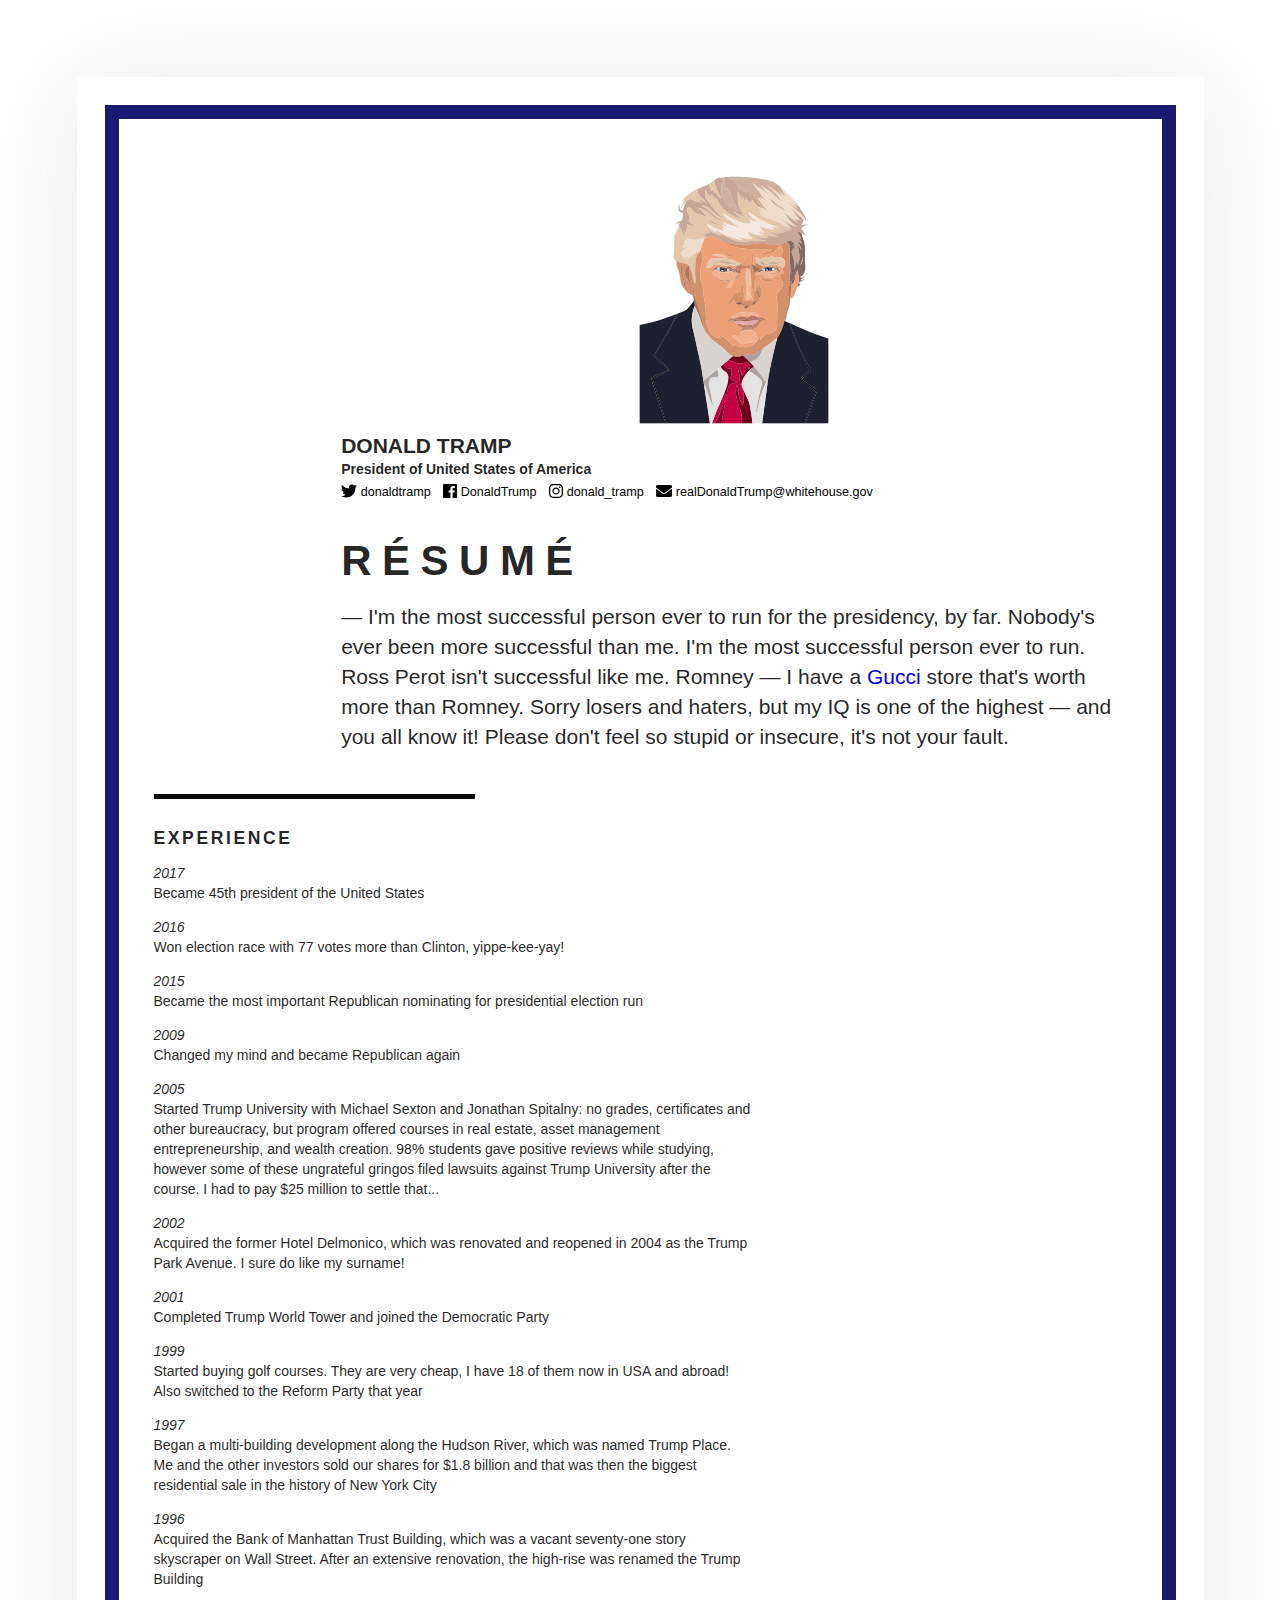
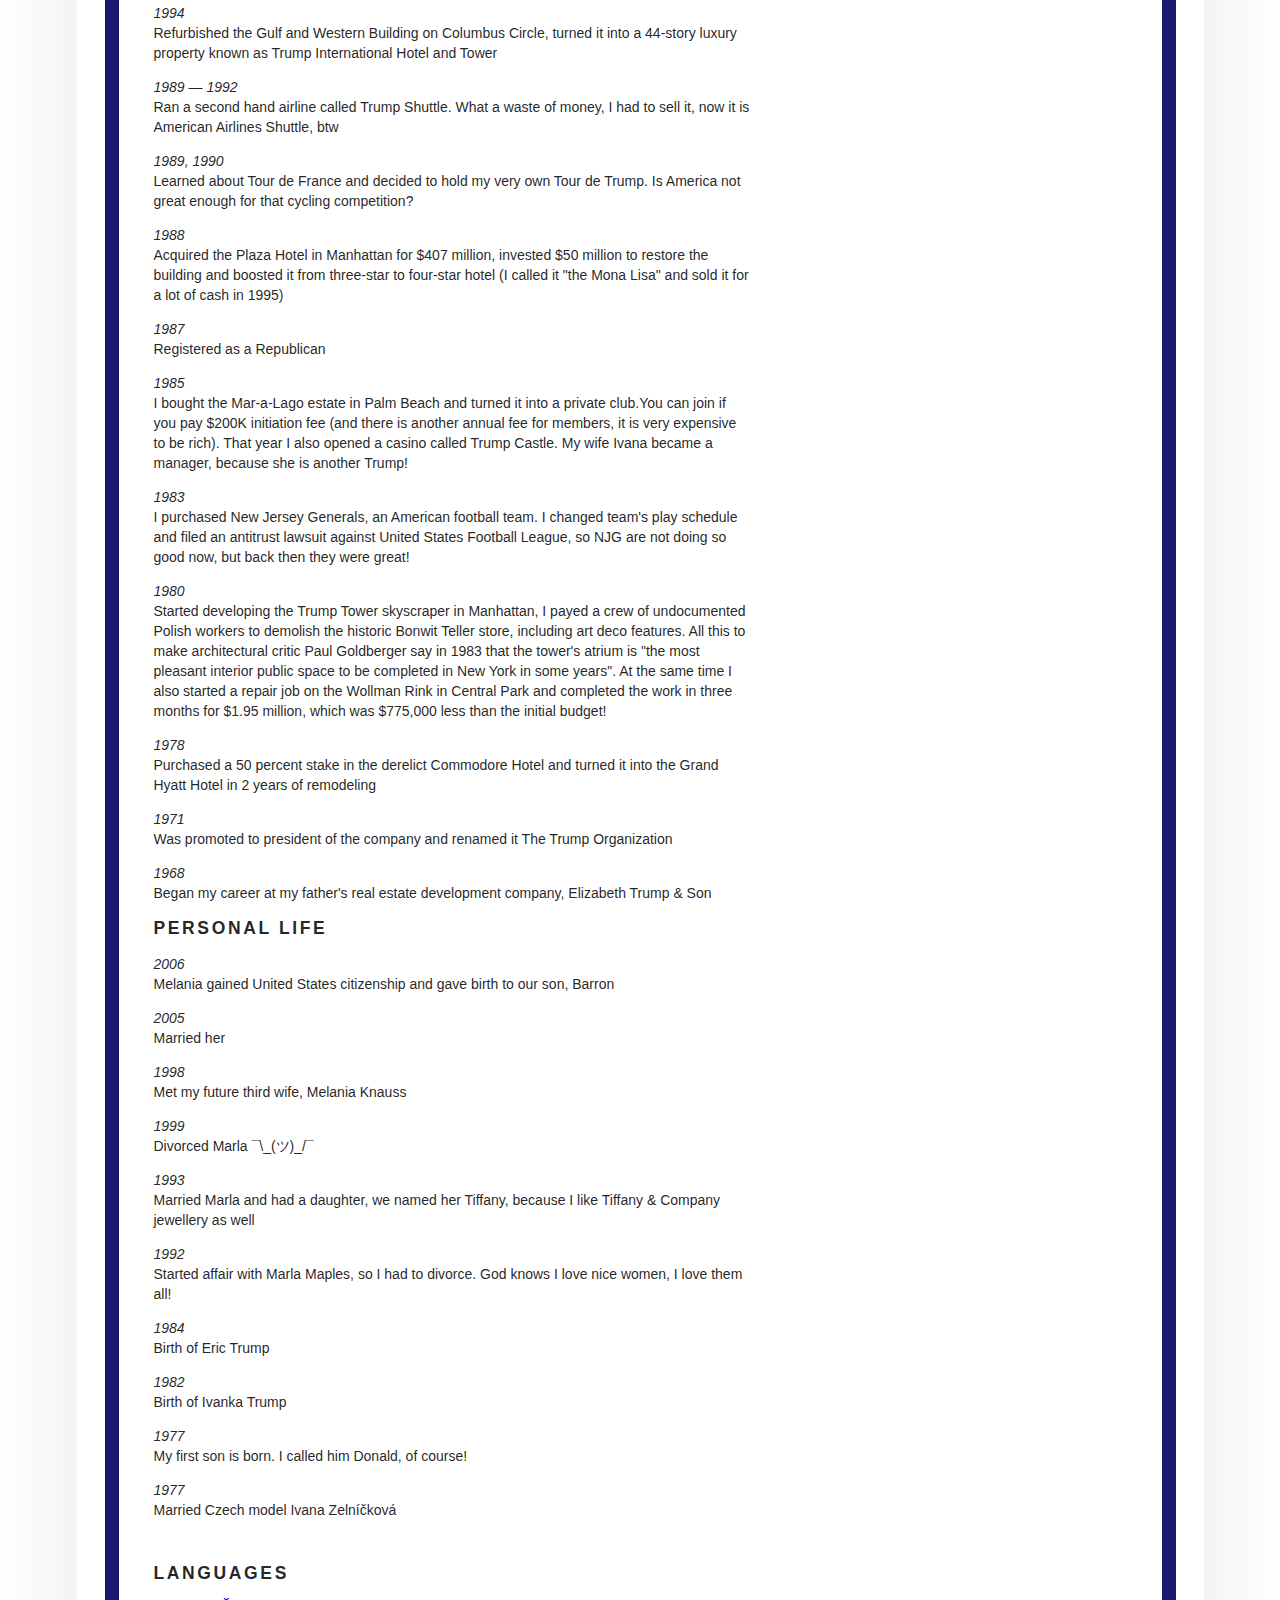
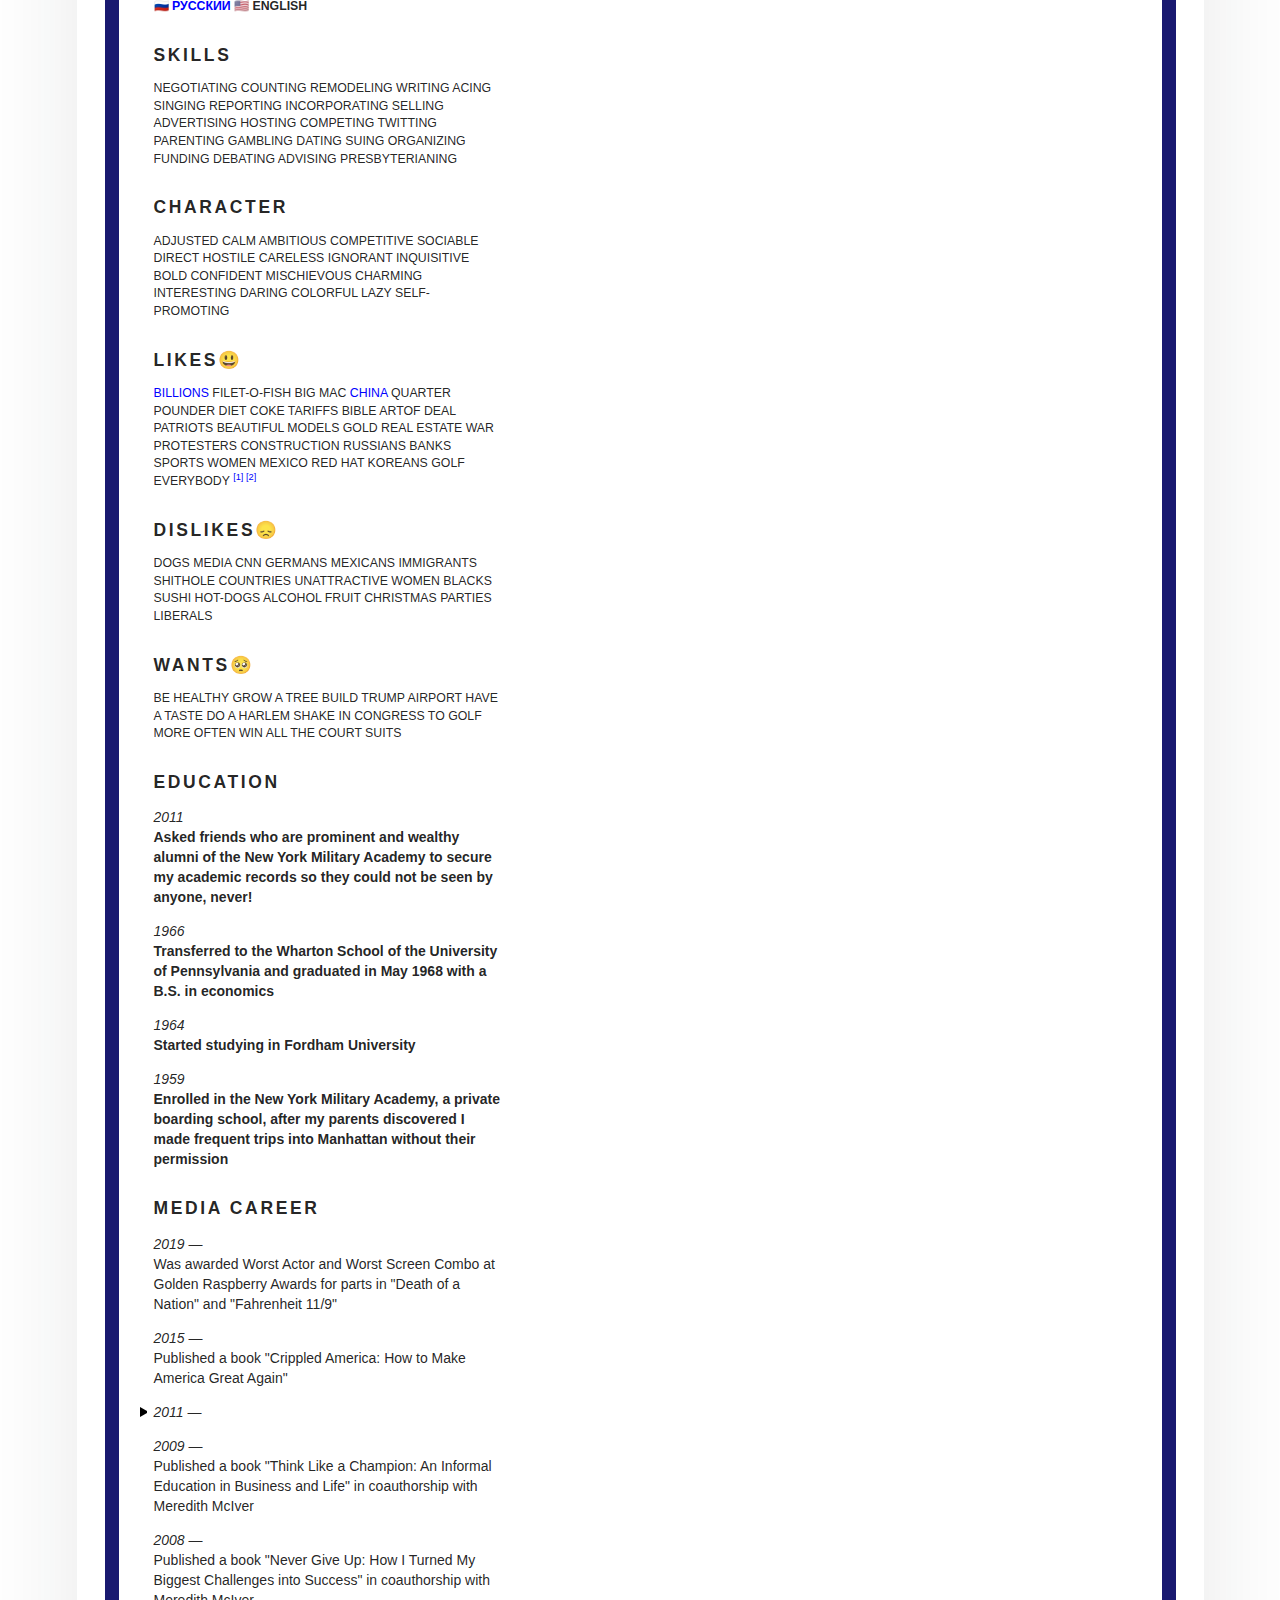
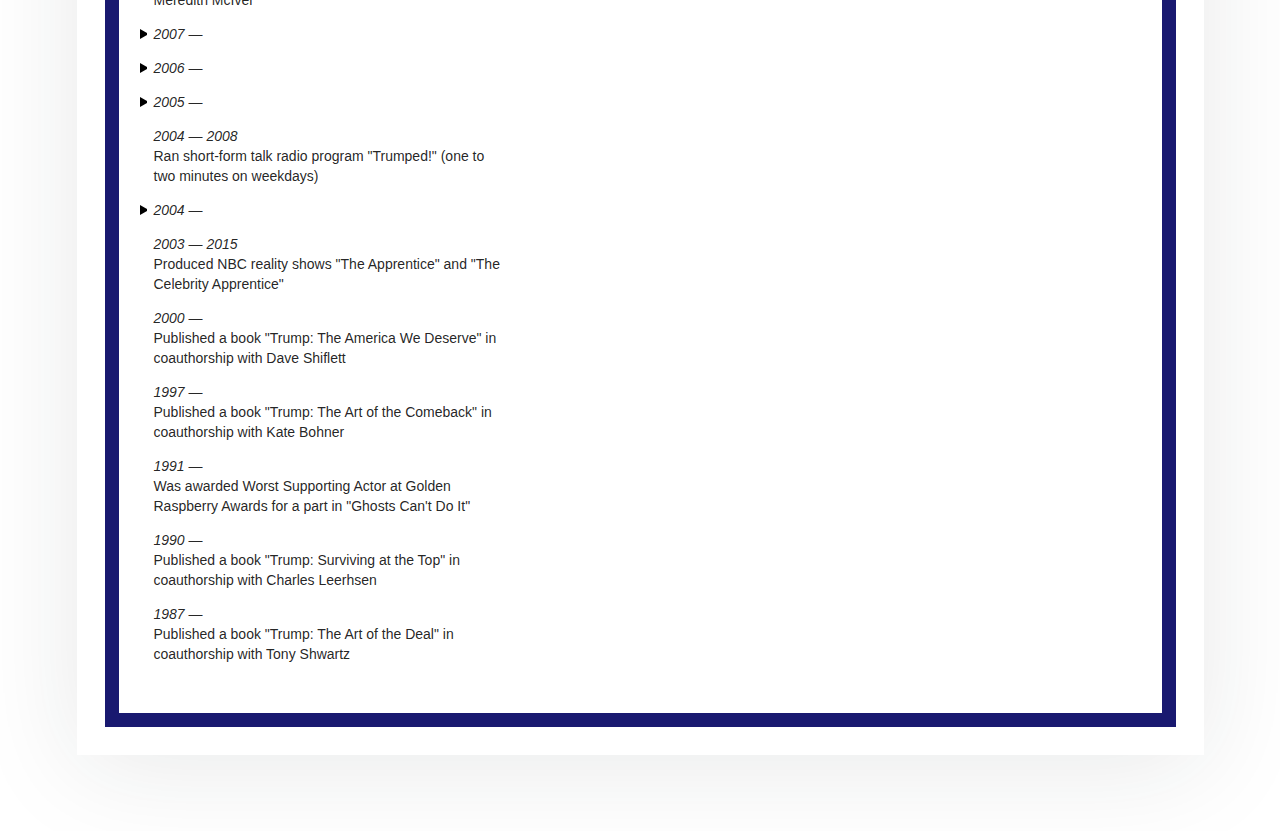
==== index.html @ a886dcd6 "fix ava" ====
<!DOCTYPE html>
<html>
<head>

    <meta charset="UTF-8"/>
    <meta name="viewport" content="width=device-width, initial-scale=1">
    <meta name="description" content="Donald Trump personal website.">
    <meta name="google" content="nositelinkssearchbox">
    <meta name="google" content="notranslate">
    <meta name="googlebot" content="index,follow">
    <meta name="robots" content="index,follow">
    <meta name="subject" content="This is just a résumé.">
    <title>ДОНАЛЬД ТРАМП</title>

    <link rel="stylesheet" href="assets/stylesheets/base.css">
</head>

<body>
<main>
    <article>
        <div class="page" style="border-color: midnightblue;">
            <div class="stackable grid">
                <div class="row">
                    <div class="three wide center aligned column">
                        <!-- Avatar -->
                 
                </div>
                <div class="thirteen wide column">
                    <div class="stackable grid">
                        <div class="sixteen wide column">
                            <!-- Name, job, contacts -->
                            <div class="avatar-wrapper">
                                <object class="avatar" data="assets/images/avatar3.svg" role="img"
                                        aria-label="My profile picture"></object>
                            </div>
                            <h1 class="name">Donald Tramp</h1>
                            <div class="job"><strong>President of United States of America</strong></div>
                            <ul class="contacts">
                                <li>
                                    <a href="https://twitter.com/realDonaldTrump" rel="author" class="twitter">
                                        <svg class="icon" xmlns="http://www.w3.org/2000/svg" viewBox="0 0 512 512">
                                            <path d="M459.37 151.716c.325 4.548.325 9.097.325 13.645 0 138.72-105.583 298.558-298.558 298.558-59.452 0-114.68-17.219-161.137-47.106 8.447.974 16.568 1.299 25.34 1.299 49.055 0 94.213-16.568 130.274-44.832-46.132-.975-84.792-31.188-98.112-72.772 6.498.974 12.995 1.624 19.818 1.624 9.421 0 18.843-1.3 27.614-3.573-48.081-9.747-84.143-51.98-84.143-102.985v-1.299c13.969 7.797 30.214 12.67 47.431 13.319-28.264-18.843-46.781-51.005-46.781-87.391 0-19.492 5.197-37.36 14.294-52.954 51.655 63.675 129.3 105.258 216.365 109.807-1.624-7.797-2.599-15.918-2.599-24.04 0-57.828 46.782-104.934 104.934-104.934 30.213 0 57.502 12.67 76.67 33.137 23.715-4.548 46.456-13.32 66.599-25.34-7.798 24.366-24.366 44.833-46.132 57.827 21.117-2.273 41.584-8.122 60.426-16.243-14.292 20.791-32.161 39.308-52.628 54.253z"/>
                                        </svg>
                                        <span>donaldtramp</span>
                                    </a>
                                </li>
                                <li>
                                    <a href="https://www.fb.com/DonaldTrump" rel="author" class="facebook">
                                        <svg class="icon" xmlns="http://www.w3.org/2000/svg" viewBox="0 0 448 512">
                                            <path d="M448 56.7v398.5c0 13.7-11.1 24.7-24.7 24.7H309.1V306.5h58.2l8.7-67.6h-67v-43.2c0-19.6 5.4-32.9 33.5-32.9h35.8v-60.5c-6.2-.8-27.4-2.7-52.2-2.7-51.6 0-87 31.5-87 89.4v49.9h-58.4v67.6h58.4V480H24.7C11.1 480 0 468.9 0 455.3V56.7C0 43.1 11.1 32 24.7 32h398.5c13.7 0 24.8 11.1 24.8 24.7z"/>
                                        </svg>
                                        <span>DonaldTrump</span>
                                    </a>
                                </li>
                                <li>
                                    <a href="https://www.instagram.com/realDonaldTrump/" rel="author"
                                       class="instagram">
                                        <svg class="icon" xmlns="http://www.w3.org/2000/svg" viewBox="0 0 448 512">
                                            <path d="M224.1 141c-63.6 0-114.9 51.3-114.9 114.9s51.3 114.9 114.9 114.9S339 319.5 339 255.9 287.7 141 224.1 141zm0 189.6c-41.1 0-74.7-33.5-74.7-74.7s33.5-74.7 74.7-74.7 74.7 33.5 74.7 74.7-33.6 74.7-74.7 74.7zm146.4-194.3c0 14.9-12 26.8-26.8 26.8-14.9 0-26.8-12-26.8-26.8s12-26.8 26.8-26.8 26.8 12 26.8 26.8zm76.1 27.2c-1.7-35.9-9.9-67.7-36.2-93.9-26.2-26.2-58-34.4-93.9-36.2-37-2.1-147.9-2.1-184.9 0-35.8 1.7-67.6 9.9-93.9 36.1s-34.4 58-36.2 93.9c-2.1 37-2.1 147.9 0 184.9 1.7 35.9 9.9 67.7 36.2 93.9s58 34.4 93.9 36.2c37 2.1 147.9 2.1 184.9 0 35.9-1.7 67.7-9.9 93.9-36.2 26.2-26.2 34.4-58 36.2-93.9 2.1-37 2.1-147.8 0-184.8zM398.8 388c-7.8 19.6-22.9 34.7-42.6 42.6-29.5 11.7-99.5 9-132.1 9s-102.7 2.6-132.1-9c-19.6-7.8-34.7-22.9-42.6-42.6-11.7-29.5-9-99.5-9-132.1s-2.6-102.7 9-132.1c7.8-19.6 22.9-34.7 42.6-42.6 29.5-11.7 99.5-9 132.1-9s102.7-2.6 132.1 9c19.6 7.8 34.7 22.9 42.6 42.6 11.7 29.5 9 99.5 9 132.1s2.7 102.7-9 132.1z"/>
                                        </svg>
                                        <span>donald_tramp</span>
                                    </a>
                                </li>
                                <li>
                                    <a href="realDonaldTrump@whitehouse.gov" rel="author" class="mail">
                                        <svg class="icon" xmlns="http://www.w3.org/2000/svg" viewBox="0 0 512 512">
                                            <path d="M502.3 190.8c3.9-3.1 9.7-.2 9.7 4.7V400c0 26.5-21.5 48-48 48H48c-26.5 0-48-21.5-48-48V195.6c0-5 5.7-7.8 9.7-4.7 22.4 17.4 52.1 39.5 154.1 113.6 21.1 15.4 56.7 47.8 92.2 47.6 35.7.3 72-32.8 92.3-47.6 102-74.1 131.6-96.3 154-113.7zM256 320c23.2.4 56.6-29.2 73.4-41.4 132.7-96.3 142.8-104.7 173.4-128.7 5.8-4.5 9.2-11.5 9.2-18.9v-19c0-26.5-21.5-48-48-48H48C21.5 64 0 85.5 0 112v19c0 7.4 3.4 14.3 9.2 18.9 30.6 23.9 40.7 32.4 173.4 128.7 16.8 12.2 50.2 41.8 73.4 41.4z"/>
                                        </svg>
                                        <span>realDonaldTrump@whitehouse.gov</span>
                                    </a>
                                </li>
                            </ul>
                        </div>
                        <div class="sixteen wide mobile only column">
                            <div class="divider"></div>
                        </div>
                        <div class="sixteen wide column">
                            <!-- Intro -->
                            <h2>Résumé</h2>
                            <p>&#x2014 I'm the most successful person ever to run for the presidency, by far.
                                Nobody's ever been more successful than me. I'm the most successful person ever to
                                run. Ross Perot isn't successful like me. Romney ― I have a
                                <a href="https://www.gucci.com/int/en/" rel="external">Gucci</a> store that's
                                worth more than Romney. Sorry losers and haters, but my IQ is one of the highest ―
                                and you all know it! Please don't feel so stupid or insecure, it's not your fault.
                            </p>
                        </div>
                    </div>
                </div>
            </div>
            <div class="row">
                <div class="sixteen wide column">
                    <div class="fat divider"></div>
                </div>
            </div>
            <div class="row">
                <div class="ten wide column">
                    <!-- Experience -->
                    <h3>EXPERIENCE</h3>
                    <ul class="timeline">
                        <li>
                            <p><em>2017</em></p>
                            <p>Became 45th president of the United States</p>
                        </li>
                        <li>
                            <p><em>2016</em></p>
                            <p>Won election race with 77 votes more than Clinton, yippe-kee-yay!</p>
                        </li>
                        <li>
                            <p><em>2015</em></p>
                            <p>Became the most important Republican nominating for presidential election run</p>
                        </li>
                        <li>
                            <p><em>2009</em></p>
                            <p>Changed my mind and became Republican again</p>
                        </li>
                        <li>
                            <p><em>2005</em></p>
                            <p>Started Trump University with Michael Sexton and Jonathan Spitalny: no grades,
                                certificates and other bureaucracy, but program offered courses in real estate,
                                asset management entrepreneurship, and wealth creation. 98% students gave positive
                                reviews while studying, however some of these ungrateful gringos filed lawsuits
                                against Trump University after the course. I had to pay $25 million to settle
                                that...</p>
                        </li>
                        <li>
                            <p><em>2002</em></p>
                            <p>Acquired the former Hotel Delmonico, which was renovated and reopened in 2004 as the
                                Trump Park Avenue. I sure do like my surname!</p>
                        </li>
                        <li>
                            <p><em>2001</em></p>
                            <p>Completed Trump World Tower and joined the Democratic Party</p>
                        </li>
                        <li>
                            <p><em>1999</em></p>
                            <p>Started buying golf courses. They are very cheap, I have 18 of them now in USA and
                                abroad! Also switched to the Reform Party that year</p>
                        </li>
                        <li>
                            <p><em>1997</em></p>
                            <p>Began a multi-building development along the Hudson River, which was named Trump
                                Place. Me and the other investors sold our shares for $1.8 billion and that was then
                                the biggest residential sale in the history of New York City</p>
                        </li>
                        <li>
                            <p><em>1996</em></p>
                            <p>Acquired the Bank of Manhattan Trust Building, which was a vacant seventy-one story
                                skyscraper on Wall Street. After an extensive renovation, the high-rise was renamed
                                the Trump Building</p>
                        </li>
                        <li>
                            <p><em>1994</em></p>
                            <p>Refurbished the Gulf and Western Building on Columbus Circle, turned it into a
                                44-story luxury property known as Trump International Hotel and Tower</p>
                        </li>
                        <li>
                            <p><em>1989 ― 1992</em></p>
                            <p>Ran a second hand airline called Trump Shuttle. What a waste of money, I had to sell
                                it, now it is American Airlines Shuttle, btw</p>
                        </li>
                        <li>
                            <p><em>1989, 1990</em></p>
                            <p>Learned about Tour de France and decided to hold my very own Tour de Trump. Is
                                America not great enough for that cycling competition?</p>
                        </li>
                        <li>
                            <p><em>1988</em></p>
                            <p>Acquired the Plaza Hotel in Manhattan for $407 million, invested $50 million to
                                restore the building and boosted it from three-star to four-star hotel (I called it
                                "the Mona Lisa" and sold it for a lot of cash in 1995)</p>
                        </li>
                        <li>
                            <p><em>1987</em></p>
                            <p>Registered as a Republican</p>
                        </li>
                        <li>
                            <p><em>1985</em></p>
                            <p>I bought the Mar-a-Lago estate in Palm Beach and turned it into a private club.You
                                can join if you pay $200K initiation fee (and there is another annual fee for
                                members, it is very expensive to be rich). That year I also opened a casino called
                                Trump Castle. My wife Ivana became a manager, because she is another Trump!</p>
                        </li>
                        <li>
                            <p><em>1983</em></p>
                            <p>I purchased New Jersey Generals, an American football team. I changed team's play
                                schedule and filed an antitrust lawsuit against United States Football League, so
                                NJG are not doing so good now, but back then they were great!</p>
                        </li>
                        <li>
                            <p><em>1980</em></p>
                            <p>Started developing the Trump Tower skyscraper in Manhattan, I payed a crew of
                                undocumented Polish workers to demolish the historic Bonwit Teller store, including
                                art deco features. All this to make architectural critic Paul Goldberger say in 1983
                                that the tower's atrium is "the most pleasant interior public space to be completed
                                in New York in some years". At the same time I also started a repair job on the
                                Wollman Rink in Central Park and completed the work in three months for $1.95
                                million, which was $775,000 less than the initial budget!</p>
                        </li>
                        <li>
                            <p><em>1978</em></p>
                            <p>Purchased a 50 percent stake in the derelict Commodore Hotel and turned it into the
                                Grand Hyatt Hotel in 2 years of remodeling</p>
                        </li>
                        <li>
                            <p><em>1971</em></p>
                            <p>Was promoted to president of the company and renamed it The Trump Organization</p>
                        </li>
                        <li>
                            <p><em>1968</em></p>
                            <p>Began my career at my father's real estate development company, Elizabeth Trump &
                                Son</p>
                        </li>
                    </ul>
                    <h3>PERSONAL LIFE</h3>
                    <ul class="timeline">
                        <li>
                            <p><em>2006</em></p>
                            <p>Melania gained United States citizenship and gave birth to our son, Barron</p>
                        </li>
                        <li>
                            <p><em>2005</em></p>
                            <p>Married her</p>
                        </li>
                        <li>
                            <p><em>1998</em></p>
                            <p>Met my future third wife, Melania Knauss</p>
                        </li>
                        <li>
                            <p><em>1999</em></p>
                            <p>Divorced Marla ¯\_(ツ)_/¯</p>
                        </li>
                        <li>
                            <p><em>1993</em></p>
                            <p>Married Marla and had a daughter, we named her Tiffany, because I like Tiffany &
                                Company jewellery as well</p>
                        </li>
                        <li>
                            <p><em>1992</em></p>
                            <p>Started affair with Marla Maples, so I had to divorce. God knows I love nice women, I
                                love them all!</p>
                        </li>
                        <li>
                            <p><em>1984</em></p>
                            <p>Birth of Eric Trump</p>
                        </li>
                        <li>
                            <p><em>1982</em></p>
                            <p>Birth of Ivanka Trump</p>
                        </li>
                        <li>
                            <p><em>1977</em></p>
                            <p>My first son is born. I called him Donald, of course!</p>
                        </li>
                        <li>
                            <p><em>1977</em></p>
                            <p>Married Czech model Ivana Zelníčková</p>
                        </li>
                    </ul>
                </div>
            </div>
            <div class="six wide column">
                <!-- Languages -->
                <section>
                    <h3>LANGUAGES</h3>
                    <p class="tags small">
                        <a href="index_ru.html" hreflang="ru" rel="alternate" class="language" lang="ru">&#x1f1f7;&#x1f1fa;
                            <span>РУССКИЙ</span></a>
                        <span class="language" lang="en">&#x1f1fa;&#x1f1f8; ENGLISH</span>
                    </p>
                </section>
                <!-- Skills -->
                <section>
                    <h3>SKILLS</h3>
                    <p class="tags small">NEGOTIATING COUNTING REMODELING WRITING ACING SINGING REPORTING
                        INCORPORATING SELLING ADVERTISING HOSTING COMPETING TWITTING PARENTING GAMBLING DATING
                        SUING ORGANIZING FUNDING DEBATING ADVISING PRESBYTERIANING</p>
                </section>
                <!-- Character -->
                <section>
                    <h3>CHARACTER</h3>
                    <p class="tags small">ADJUSTED CALM AMBITIOUS COMPETITIVE SOCIABLE DIRECT HOSTILE CARELESS
                        IGNORANT INQUISITIVE BOLD CONFIDENT MISCHIEVOUS CHARMING INTERESTING DARING COLORFUL
                        LAZY SELF-PROMOTING</p>
                </section>
                <!-- Likes -->
                <section>
                    <h3>LIKES&#x1f603;</h3>
                    <p class="tags small">
                        <a href="https://www.youtube.com/watch?v=u_aLESDql1U" rel="nofollow">BILLIONS</a>
                        FILET-O-FISH BIG MAC
                        <a href="https://www.youtube.com/watch?v=RDrfE9I8_hs" rel="nofollow">CHINA</a>
                        QUARTER POUNDER DIET COKE TARIFFS BIBLE ARTOF DEAL PATRIOTS BEAUTIFUL MODELS GOLD REAL
                        ESTATE WAR PROTESTERS CONSTRUCTION RUSSIANS BANKS SPORTS WOMEN MEXICO RED HAT KOREANS
                        GOLF EVERYBODY
                        <sup><a href="https://www.youtube.com/watch?v=0f9ysmciWUk" rel="nofollow">[1]</a> <a
                                href="https://www.youtube.com/watch?v=TTdmKaXAfAs" rel="nofollow">[2]</a></sup>
                    </p>
                </section>
                <!-- Dislikes -->
                <section>
                    <h3>Dislikes&#x1f61e;</h3>
                    <p class="tags small">
                        DOGS MEDIA CNN GERMANS MEXICANS IMMIGRANTS SHITHOLE COUNTRIES UNATTRACTIVE WOMEN BLACKS
                        SUSHI HOT-DOGS ALCOHOL FRUIT CHRISTMAS PARTIES LIBERALS</p>
                </section>
                <!-- Wants -->
                <section>
                    <h3>WANTS&#x1f97a;</h3>
                    <p class="tags small bulleted">
                        BE HEALTHY GROW A TREE BUILD TRUMP AIRPORT HAVE A TASTE DO A HARLEM SHAKE IN CONGRESS TO
                        GOLF MORE OFTEN WIN ALL THE COURT SUITS</p>
                </section>
                <!-- Education -->
                <section>
                    <h3>EDUCATION</h3>
                    <ul class="timeline">
                        <li>
                            <div><em>2011</em></div>
                            <div><strong>Asked friends who are prominent and wealthy alumni of the New York
                                Military Academy to secure my academic records so they could not be seen by
                                anyone, never!</strong></div>
                        </li>
                        <li>
                            <div><em>1966</em></div>
                            <div><strong>Transferred to the Wharton School of the University of Pennsylvania and
                                graduated in May 1968 with a B.S. in economics</strong></div>
                        </li>
                        <li>
                            <div><em>1964</em></div>
                            <div><strong>Started studying in Fordham University</strong></div>
                        </li>
                        <li>
                            <div><em>1959</em></div>
                            <div><strong>Enrolled in the New York Military Academy, a private boarding school,
                                after my parents discovered I made frequent trips into Manhattan without their
                                permission</strong></div>
                        </li>
                    </ul>
                </section>
                <!-- Articles -->
                <section>
                    <h3>MEDIA CAREER</h3>
                    <ul class="timeline">
                        <li>
                            <p><em>2019 &#x2014</em></p>
                            <p>Was awarded Worst Actor and Worst Screen Combo at Golden Raspberry Awards for
                                parts in "Death of a Nation" and "Fahrenheit 11/9"</p>
                        </li>
                        <li>
                            <p><em>2015 &#x2014</em></p>
                            <p>Published a book "Crippled America: How to Make America Great Again"</p>
                        </li>
                        <li class="details">
                            <input type="checkbox" id="event2011">
                            <label for="event2011" class="summary"><em>2011 &#x2014 </em></label>
                            <div>
                                <ul>
                                    <li>Published a book "Time to Get Tough: Making America #1 Again" in
                                        coauthorship with Wynton Hall, Peter Schweizer and Meredith McIver
                                    </li>
                                    <li>Published a book "Midas Touch: Why Some Entrepreneurs Get Rich – And Why
                                        Most Don't" in coauthorship with Robert Kiyosaki
                                    </li>
                                    <li>Published a book "Trump Tower" in coauthorship with Jeffrey Robinson
                                    </li>
                                </ul>
                            </div>
                        </li>
                        <li>
                            <p><em>2009 &#x2014 </em></p>
                            <p>Published a book "Think Like a Champion: An Informal Education in Business and
                                Life" in coauthorship with Meredith McIver</p>
                        </li>
                        <li>
                            <p><em>2008 &#x2014</em></p>
                            <p>Published a book "Never Give Up: How I Turned My Biggest Challenges into Success"
                                in coauthorship with Meredith McIver</p>
                        </li>
                        <li class="details">
                            <input type="checkbox" id="event_2007">
                            <label for="event_2007" class="summary"><em>2007 &#x2014 </em></label>
                            <div>
                                <ul>
                                    <li>Published a book "Think Big and Kick Ass" in coauthorship with Bill
                                        Zanker
                                    </li>
                                    <li>Received a star on the Hollywood Walk of Fame for being producer of Miss
                                        Universe pageant
                                    </li>
                                </ul>
                            </div>
                        </li>
                        <li class="details">
                            <input type="checkbox" id="event_2006">
                            <label for="event_2006" class="summary"><em>2006 &#x2014 </em></label>
                            <div>
                                <ul>
                                    <li>Published a book "Why We Want You to Be Rich" in coauthorship with
                                        Meredith McIver and Robert Kiyosaki
                                    </li>
                                    <li>Published a book "How to Build a Fortune: Your Plan for Success From the
                                        World's Most Famous Businessman"
                                    </li>
                                    <li>Published a book "The Best Real Estate Advice I Ever Received: 100 Top
                                        Experts Share Their Strategies"
                                    </li>
                                    <li>Published a book "Trump 101: The Way to Success" in coauthorship with
                                        Meredith McIver
                                    </li>
                                </ul>
                            </div>
                        </li>
                        <li class="details">
                            <input type="checkbox" id="event_2005">
                            <label for="event_2005" class="summary"><em>2005 &#x2014</em></label>
                            <div>
                                <ul>
                                    <li>Published a book "The Best Golf Advice I Ever Received"</li>
                                    <li>Performed a song with Megan Mullally at the 57th Primetime Emmy Awards
                                    </li>
                                </ul>
                            </div>
                        </li>
                        <li>
                            <p><em>2004 &#x2014 2008</em></p>
                            <p>Ran short-form talk radio program "Trumped!" (one to two minutes on weekdays)</p>
                        </li>
                        <li class="details">
                            <input type="checkbox" id="event_2004">
                            <label for="event_2004" class="summary"><em>2004 &#x2014</em></label>
                            <div>
                                <ul>
                                    <li>Published a book "Trump: How to Get Rich" in coauthorship with Meredith
                                        McIver
                                    </li>
                                    <li>Published a book "The Best Golf Advice I Ever Received"</li>
                                    <li>Published a book "Think Like a Billionaire: Everything You Need to Know
                                        About Success, Real Estate, and Life" in coauthorship with Meredith
                                        McIver
                                    </li>
                                </ul>
                            </div>
                        </li>
                        <li>
                            <p><em>2003 &#x2014 2015</em></p>
                            <p>Produced NBC reality shows "The Apprentice" and "The Celebrity Apprentice"</p>
                        </li>
                        <li>
                            <p><em>2000 &#x2014</em></p>
                            <p>Published a book "Trump: The America We Deserve" in coauthorship with Dave
                                Shiflett</p>
                        </li>
                        <li>
                            <p><em>1997 &#x2014</em></p>
                            <p>Published a book "Trump: The Art of the Comeback" in coauthorship with Kate
                                Bohner</p>
                        </li>
                        <li>
                            <p><em>1991 &#x2014</em></p>
                            <p>Was awarded Worst Supporting Actor at Golden Raspberry Awards for a part in
                                "Ghosts Can't Do It"</p>
                        </li>
                        <li>
                            <p><em>1990 &#x2014</em></p>
                            <p>Published a book "Trump: Surviving at the Top" in coauthorship with Charles
                                Leerhsen</p>
                        </li>
                        <li>
                            <p><em>1987 &#x2014</em></p>
                            <p>Published a book "Trump: The Art of the Deal" in coauthorship with Tony
                                Shwartz</p>
                        </li>
                    </ul>
                </section>
            </div>
        </div>
        </div>
    </article>
</main>
</body>
</html>
---- assets/stylesheets/base.css ----
::-moz-selection {
  background: yellow;
}
::selection {
  background: yellow;
}
*,
*:before,
*:after {
  box-sizing: inherit;
}
html {
  font-size: 14px;
  -webkit-text-size-adjust: 100%;
  text-size-adjust: 100%;
  box-sizing: border-box;
}
html,
body {
  margin: 0;
  line-height: 1.4285em;
  color: rgba(0, 0, 0, 0.87);
}
body {
  font-family: -apple-system, BlinkMacSystemFont, "Segoe UI", Roboto,
    Oxygen-Sans, Ubuntu, Cantarell, "Helvetica Neue", sans-serif;
}
h1,
h2,
h3,
h4,
h5 {
  line-height: 1.28571429em;
  margin: 0 0 1rem 0;
  font-weight: bold;
  padding: 0;
}
h1:last-child,
h2:last-child,
h3:last-child,
h4:last-child,
h5:last-child {
  margin-bottom: 0;
}
h1,
h2,
h3 {
  text-transform: uppercase;
}
h1 {
  font-weight: 900;
  font-size: 1.5rem;
  margin-bottom: 0;
}
h2 {
  font-weight: 900;
  font-size: 3rem;
  letter-spacing: 0.25em;
}
h2 + p {
  font-weight: 300;
  font-size: 1.5rem;
  margin-bottom: 0.25em;
}
h3 {
  font-weight: 700;
  font-size: 1.25rem;
  letter-spacing: 0.15em;
}
h4 {
  font-size: 1.125rem;
}
h5 {
  font-size: 1rem;
}
h6 {
  font-size: 0.75rem;
  letter-spacing: 0.15em;
  text-transform: uppercase;
  margin: 0 0 1em 0;
}
section {
  padding: 1em 0;
}
p {
  margin: 0 0 1em;
  line-height: 1.4285em;
}
p:first-child {
  margin-top: 0;
}
p:last-child {
  margin-bottom: 0;
}
strong {
  font-weight: 600;
}
small {
  font-size: 80%;
}
ul,
ol {
  list-style: none outside none;
  padding-left: 1.5em;
  margin: 0;
}
ol {
  counter-reset: ol-counter;
}
li {
  list-style: none outside none;
}
ul > li:before {
  content: "●";
  font-family: "Arial";
  float: left;
  width: 1.5em;
  margin-left: -1.5em;
  text-align: center;
}
ol > li:before {
  content: counter(ol-counter);
  counter-increment: ol-counter;
  float: left;
  width: 1rem;
  border-radius: 0.25em;
  background: transparent;
  color: inherit;
  font-weight: bold;
  font-size: 0.7em;
  font-family: inherit;
  display: flex;
  align-items: center;
  justify-content: center;
  margin-left: calc(-1.5rem + 0.5rem / 2);
  height: 1rem;
  margin-top: calc((1.4285rem - 1rem) / 2);
}
ol.inverted > li:before {
  background: black;
  color: white;
  font-weight: normal;
}
a {
  color: blue;
  background-color: transparent;
  text-decoration: none;
}
a[rel="external"]:not(.label):hover,
a.language:hover span {
  text-decoration: underline;
}

/* Prevent `sub` and `sup` elements from affecting the line height in all browsers */
sub,
sup {
  font-size: 75%;
  line-height: 0;
  position: relative;
  vertical-align: baseline;
}
sub {
  bottom: -0.25em;
}
sup {
  top: -0.5em;
}

/* Remove the border on images inside links in IE 10 */
img {
  border-style: none;
}

/* Change the font styles in all browsers, remove the margin in Firefox and Safari */
button,
input {
  font-family: inherit;
  font-size: 100%;
  line-height: 1.15;
  margin: 0;
}

/* Show the overflow in IE and Edge */
button,
input {
  overflow: visible;
}

/* Remove the inheritance of text transform in Edge, Firefox, and IE */
button {
  text-transform: none;
}

/* Correct the inability to style clickable types in iOS and Safari	*/
button,
[type="button"] {
  -webkit-appearance: button;
  appearance: button;
}

/* Remove the inner border and padding in Firefox	*/
button::-moz-focus-inner,
[type="button"]::-moz-focus-inner {
  border-style: none;
  padding: 0;
}

/* Restore the focus styles unset by the previous rule */
button:-moz-focusring,
[type="button"]:-moz-focusring {
  outline: 1px dotted ButtonText;
}

/* Add the correct box sizing in IE 10, remove the padding in IE 10 */
[type="checkbox"] {
  box-sizing: border-box;
  padding: 0;
}

/* Utiltities */
.nowrap {
  white-space: nowrap;
}

/* Article */
article {
  max-width: 100%;
  margin-left: auto;
  margin-right: auto;
}
@media only screen and (min-width: 768px) and (max-width: 991px) {
  article {
    width: 723px;
    margin-top: calc((100% - 723px) / 2);
    margin-bottom: calc((100% - 723px) / 2);
  }
}
@media only screen and (min-width: 992px) and (max-width: 1199px) {
  article {
    width: 933px;
    margin-top: calc((100% - 933px) / 2);
    margin-bottom: calc((100% - 933px) / 2);
  }
}
@media only screen and (min-width: 1200px) {
  article {
    width: 1127px;
    margin-top: calc((100% - 1127px) / 2);
    margin-bottom: calc((100% - 1127px) / 2);
  }
}

/* Page */
.page {
  position: relative;
  padding: 3em;
  background: white;
  box-shadow: 0 10px 100px 0 rgba(34, 36, 38, 0.1);
  transition: box-shadow 0.2s linear;
}
.page[style^="border-color"] {
  padding: 4.5em;
}
.page[style^="border-color"]:before {
  content: " ";
  display: block;
  position: absolute;
  left: 2em;
  top: 2em;
  right: 2em;
  bottom: 2em;
  border-color: inherit;
  border-width: 1em;
  border-style: solid;
  pointer-events: none;
  transition: border-color 0.2s ease-in-out;
}
@media only screen {
  .page:hover {
    box-shadow: 0 10px 100px 0 rgba(34, 36, 38, 0.3);
  }
}
@media only screen and (max-width: 767px) {
  .page,
  .page[style^="border-color"] {
    padding: 0;
  }
  .page[style^="border-color"]:before {
    display: none;
  }
}

/**
 * # Semantic UI - 2.4.2
 * https://github.com/Semantic-Org/Semantic-UI
 * https://www.semantic-ui.com/
 * Copyright 2014 Contributors
 * Released under the MIT license
 * https://opensource.org/licenses/MIT
 */
.grid {
  display: flex;
  flex-direction: row;
  flex-wrap: wrap;
  align-items: stretch;
  padding: 0;
  /**
   * Temporary hack to be sure avatar
   * is rendered on print preview
   */
  display: block !important;
}
.grid .grid {
  margin-left: -1em;
  margin-right: -1em;
}

/* Rows */
.grid > .row {
  position: relative;
  display: flex;
  flex-direction: row;
  flex-wrap: wrap;
  justify-content: inherit;
  align-items: stretch;
  width: 100% !important;
  padding: 0rem;
  padding-top: 1rem;
  padding-bottom: 1rem;
}

/* Columns */
/* Standard 16 column */
.grid > .column:not(.row),
.grid > .row > .column {
  position: relative;
  display: inline-block;
  width: 6.25%;
  padding-left: 1rem;
  padding-right: 1rem;
  vertical-align: top;
}
.grid > * {
  padding-left: 1rem;
  padding-right: 1rem;
}

/* Columns */
/* Vertical padding when no rows */
.grid > .column:not(.row) {
  padding-top: 1rem;
  padding-bottom: 1rem;
}
.grid > .row > .column {
  margin-top: 0;
  margin-bottom: 0;
}

/* Assume full width with one column */
.grid > .column:only-child,
.grid > .row > .column:only-child {
  width: 100%;
}

/* Column Width */
.grid > .row > [class*="one wide"].column,
.grid > .column.row > [class*="one wide"].column,
.grid > [class*="one wide"].column,
.column.grid > [class*="one wide"].column {
  width: 6.25% !important;
}
.grid > .row > [class*="two wide"].column,
.grid > .column.row > [class*="two wide"].column,
.grid > [class*="two wide"].column,
.column.grid > [class*="two wide"].column {
  width: 12.5% !important;
}
.grid > .row > [class*="three wide"].column,
.grid > .column.row > [class*="three wide"].column,
.grid > [class*="three wide"].column,
.column.grid > [class*="three wide"].column {
  width: 18.75% !important;
}
.grid > .row > [class*="four wide"].column,
.grid > .column.row > [class*="four wide"].column,
.grid > [class*="four wide"].column,
.column.grid > [class*="four wide"].column {
  width: 25% !important;
}
.grid > .row > [class*="five wide"].column,
.grid > .column.row > [class*="five wide"].column,
.grid > [class*="five wide"].column,
.column.grid > [class*="five wide"].column {
  width: 31.25% !important;
}
.grid > .row > [class*="six wide"].column,
.grid > .column.row > [class*="six wide"].column,
.grid > [class*="six wide"].column,
.column.grid > [class*="six wide"].column {
  width: 37.5% !important;
}
.grid > .row > [class*="seven wide"].column,
.grid > .column.row > [class*="seven wide"].column,
.grid > [class*="seven wide"].column,
.column.grid > [class*="seven wide"].column {
  width: 43.75% !important;
}
.grid > .row > [class*="eight wide"].column,
.grid > .column.row > [class*="eight wide"].column,
.grid > [class*="eight wide"].column,
.column.grid > [class*="eight wide"].column {
  width: 50% !important;
}
.grid > .row > [class*="nine wide"].column,
.grid > .column.row > [class*="nine wide"].column,
.grid > [class*="nine wide"].column,
.column.grid > [class*="nine wide"].column {
  width: 56.25% !important;
}
.grid > .row > [class*="ten wide"].column,
.grid > .column.row > [class*="ten wide"].column,
.grid > [class*="ten wide"].column,
.column.grid > [class*="ten wide"].column {
  width: 62.5% !important;
}
.grid > .row > [class*="eleven wide"].column,
.grid > .column.row > [class*="eleven wide"].column,
.grid > [class*="eleven wide"].column,
.column.grid > [class*="eleven wide"].column {
  width: 68.75% !important;
}
.grid > .row > [class*="twelve wide"].column,
.grid > .column.row > [class*="twelve wide"].column,
.grid > [class*="twelve wide"].column,
.column.grid > [class*="twelve wide"].column {
  width: 75% !important;
}
.grid > .row > [class*="thirteen wide"].column,
.grid > .column.row > [class*="thirteen wide"].column,
.grid > [class*="thirteen wide"].column,
.column.grid > [class*="thirteen wide"].column {
  width: 81.25% !important;
}
.grid > .row > [class*="fourteen wide"].column,
.grid > .column.row > [class*="fourteen wide"].column,
.grid > [class*="fourteen wide"].column,
.column.grid > [class*="fourteen wide"].column {
  width: 87.5% !important;
}
.grid > .row > [class*="fifteen wide"].column,
.grid > .column.row > [class*="fifteen wide"].column,
.grid > [class*="fifteen wide"].column,
.column.grid > [class*="fifteen wide"].column {
  width: 93.75% !important;
}
.grid > .row > [class*="sixteen wide"].column,
.grid > .column.row > [class*="sixteen wide"].column,
.grid > [class*="sixteen wide"].column,
.column.grid > [class*="sixteen wide"].column {
  width: 100% !important;
}

/* Center Aligned */
[class*="center aligned"].grid > .column,
[class*="center aligned"].grid > .row > .column,
.grid > [class*="center aligned"].row > .column,
.grid > [class*="center aligned"].column.column,
.grid > .row > [class*="center aligned"].column.column {
  text-align: center;
}

/* Stackable */
@media only screen and (max-width: 767px) {
  .stackable.grid > .row > .wide.column,
  .stackable.grid > .wide.column,
  .stackable.grid > .column.grid > .column,
  .stackable.grid > .column.row > .column,
  .stackable.grid > .row > .column,
  .stackable.grid > .column:not(.row),
  .grid > .stackable.row > .column {
    width: 100% !important;
    padding: 1em !important;
  }
}

/* Mobile only column */
[class*="mobile only"].grid,
.grid > [class*="mobile only"].row,
.grid > [class*="mobile only"].column,
.grid > .row > [class*="mobile only"].column {
  display: none;
}
@media only screen and (max-width: 767px) {
  [class*="mobile only"].grid,
  .grid > [class*="mobile only"].row,
  .grid > [class*="mobile only"].column,
  .grid > .row > [class*="mobile only"].column {
    display: block;
  }
}

/* Avatar */
.avatar-wrapper {
  padding: 0 1em;
  display: flex;
  align-items: center;
  justify-content: center;
}
.avatar {
  position: relative;
  max-width: 15rem;
  display: block;
  flex: 1 0 auto;
}
@media only screen and (max-width: 1199px) {
  .avatar-wrapper {
    padding: 0;
  }
}

/* Divider */
.divider {
  border-top: 1px solid rgba(222, 222, 222, 1);
}
.divider.fat {
  border-top: 0.3571428571428571em solid rgba(10, 10, 10, 1);
  width: 33%;
}

/* Language */
.language {
  font-weight: 600;
  white-space: nowrap;
}

/* Labels */
.labels > .label {
  background-color: #e8e8e8;
  border-radius: 0.28571429rem;
  color: rgba(0, 0, 0, 0.6);
  cursor: pointer;
  display: block;
  float: left;
  font-size: 0.78571429rem;
  font-weight: 600;
  line-height: 1;
  margin-bottom: 0.5em;
  padding: 0.5833em 0.833em;
  transition: background 0.1s ease;
  -webkit-transition: background 0.1s ease;
}
.labels > .label:hover {
  background-color: #e0e0e0;
  color: rgba(0, 0, 0, 0.8);
}
.labels > .label:not(:last-child) {
  margin-right: 0.5em;
}

/* Job */
.job {
  margin-bottom: 0.25rem;
}

/* Contacts */
.contacts {
  list-style: none outside none;
  display: flex;
  flex-wrap: wrap;
  padding: 0;
  margin-top: 0;
  margin-bottom: 0;
  white-space: nowrap;
  font-size: 0.9em;
  font-weight: 400;
}
.contacts li {
  margin-bottom: 0.25rem;
  margin-right: 1em;
}
.contacts li:before {
  display: none;
}
.contacts li a {
  color: black;
  transition: color 0.2s ease-in-out;
}
.contacts li a.facebook:hover {
  color: #3b5998;
}
.contacts li a.github:hover {
  color: dimgrey;
}
.contacts li a.mail:hover {
  color: dimgrey;
}
.contacts li a.skype:hover {
  color: #00aff0;
}
.contacts li a.linkedin:hover {
  color: #0077b5;
}
.contacts li a.telegram:hover {
  color: #0088cc;
}
.contacts li a.phone:hover {
  color: dimgrey;
}
.contacts li a.twitter:hover {
  color: #5c9eed;
}
.contacts li a.instagram:hover {
  color: #9dccef;


}
.contacts li a.website {
  display: none;
}
.contacts li a .icon {
  fill: currentColor;
  height: 1.1428rem;
  vertical-align: text-bottom;
}

@media only screen and (max-width: 767px) {
  .name,
  .job,
  .contacts {
    text-align: center;
  }
  .contacts li {
    margin-right: 0;
  }
}
@media only screen and (max-width: 1199px) {
  .contacts {
    margin-top: 1em;
    flex-direction: column;
  }
}

/* Native <details> element styling */
details {
  display: block;
}
details > summary::-webkit-details-marker {
  margin-left: 0.25em;
  margin-right: 0.25em;
}
details > summary {
  display: list-item;
  cursor: pointer;
}
details > div {
  margin-top: 0.5em;
}
details > div:after {
  content: " ";
  clear: both;
  display: block;
}

/* Alternative to <details> compatible with Safari */
.details > input {
  -webkit-appearance: none;
  -moz-appearance: none;
  appearance: none;
  border: none;
  border-radius: 0;
  background: none;
  transition: 0.2s;
  cursor: pointer;
  width: 1.5em;
  display: inline-flex;
  align-items: center;
  justify-content: center;
  flex: 0 0 auto;
  height: 1.5em;
  vertical-align: top;
  outline: none;
}
.details > input:after {
  content: " ";
  border-top: 0.35em solid transparent;
  border-bottom: 0.35em solid transparent;
  border-left: 0.5em solid black;
  position: relative;
  width: 0.5em;
  height: 0.7em;
  cursor: pointer;
}
.details > input:checked {
  transform: rotate(90deg);
}
.details > label.summary {
  cursor: pointer;
}
.details > input:checked ~ div {
  display: block;
}
.details > div {
  display: none;
}
.details > div.labels {
  margin-top: 0.5em;
}
.details > div:after {
  content: " ";
  clear: both;
  display: block;
}

/* Details as a standalone block */
div.details > input:first-child {
  float: left;
}
div.details > input:first-child + label {
  width: calc(100% - 1.5em);
  padding: 0;
  display: inline-block;
}
div.details > input:first-child + label + .details-body {
  padding-left: 1.5em;
}

/* Details as a list item */
li.details {
  list-style-type: none;
}
li.details:before {
  display: none;
}
li.details > input {
  float: left;
  margin-left: -1.5em;
}

/* Highlighted list item */
li.highlighted {
  padding: 0.5em;
  background: rgba(0, 0, 0, 0.04);
  border-radius: 4px;
}

/* Bordered list item */
li.bordered {
  border: 1px solid rgba(0, 0, 0, 0.125);
  border-radius: 4px;
  padding: 0.5em;
  transition: all 0.2s linear;
}
li.bordered:hover {
  background: #fafafa;
}
li.bordered > ul > li.details > div,
li.bordered > ul > details > div {
  padding: 0.5em 0.5em 0 2em;
  border-top: 1px solid rgb(224, 224, 224);
  margin-top: 0.5em;
  margin-left: -2em;
  margin-right: -0.5em;
}

/* Timeline */
.timeline {
  list-style: none outside none;
  padding: 0;
  margin: 0;
}
.timeline:not(:last-child) {
  margin-bottom: 1em;
}
.timeline > li:before {
  display: none;
}
.timeline > li:not(:last-child) {
  margin-bottom: 1em;
}
.timeline > li p {
  margin: 0;
}

/* Tags */
.tags.small {
  font-size: 0.88em;
}
.tags.bulleted .tag:not(:last-child):after {
  content: "●";
  display: inline-block;
  font-family: "Arial";
  font-size: 1rem;
  margin: 0 0.25em 0 0.25em;
}

/* Print */
@media print {
  .page,
  .page[style] {
    padding: 0;
    box-shadow: none;
    border-color: transparent !important;
  }
  .grid {
    display: block;
  }
  .avatar-wrapper {
    padding: 0;
  }
  .contacts {
    margin-top: 1em;
  }
  .contacts li a.website {
    display: block;
  }
  .credits {
    display: none;
  }
}

/* Color */
.color {
  cursor: pointer;
  white-space: nowrap;
  background: inherit;
  color: inherit;
  font: inherit;
  border: none;
  margin: 0;
  padding: 0;
}
.color:before {
  content: " ";
  display: inline-block;
  border-radius: 100%;
  margin: 0.27em;
  height: 0.88em;
  width: 0.88em;
  vertical-align: top;
  position: relative;
}
.color.midnightblue:before {
  background-color: midnightblue;
}
.color.chartreuse:before {
  background-color: chartreuse;
}

/* Audio button */
button.audio {
  cursor: pointer;
  background: inherit;
  font: inherit;
  border: none;
  margin: 0;
  padding: 0;
}
button.audio svg {
  height: 16px;
  width: 16px;
  vertical-align: text-top;
}

/* Resume */
#resume {
  color: inherit;
  transition: 0.2s;
  opacity: 0.75;
  padding: 0 0.25em 0.25em 0.25em;
  margin-left: -0.25em;
  display: inline-block;
}
#resume:hover {
  opacity: 1;
}
#resume .dots {
  background: #808080;
  color: white;
  padding: 0 0.2em;
  border-radius: 3px;
  height: 1em;
  line-height: 1em;
  margin-top: 0.2857142857em;
  float: left;
  margin-right: 0.2857142857em;
}
#resume .dots .dot {
  float: left;
  height: 0.42857142857em;
  width: 0.42857142857em;
  background: white;
  border-radius: 100%;
  margin-top: 0.2857142857em;
  vertical-align: top;
}
#resume .dots .dot:not(:last-child) {
  margin-right: 0.2142857em;
}

/* Dialog */
dialog {
  display: none;
  height: 100%;
  width: 100%;
  z-index: 3;
  padding: 0;
  border: none;
  margin: 0;
  position: absolute;
  top: 0;
  left: 0;
  background: white;
}
dialog .photos {
  height: 100%;
  width: 100%;
  overflow: auto;
  display: inline-flex;
  -webkit-overflow-scrolling: touch;
}
dialog .photos img {
  display: block;
  width: auto;
  height: 100%;
  padding: 4px 0 4px 4px;
}
dialog .photos img:last-child {
  padding-right: 4px;
}
dialog:target {
  display: block;
}
dialog:target ~ * {
  display: none;
}

/* Close */
.close {
  text-indent: -9999px;
  position: absolute;
  z-index: 1;
  top: 2em;
  left: 2em;
  display: inline-block;
  width: 4em;
  height: 4em;
  overflow: hidden;
}
.close:before,
.close:after {
  content: " ";
  position: absolute;
  width: 100%;
  top: 50%;
  left: 0;
  margin-top: -1px;
  background: white;
  height: 1px;
}
.close:before {
  transform: rotate(45deg);
}
.close:after {
  transform: rotate(-45deg);
}

/* Credits */
.credits {
  text-align: right;
  padding: 0.5em;
  line-height: 1em;
  opacity: 0.75;
  transition: opacity 0.2s linear;
}
.credits:hover {
  opacity: 1;
}
@media only screen and (max-width: 767px) {
  .credits {
    display: none;
  }
}

/* Hide header, reveal footer */
header {
  position: fixed;
  z-index: 1;
  background: white;
  top: 0;
  left: 0;
  height: 2em;
  width: 100%;
}
header + main {
  margin-top: 2em;
}
main {
  overflow: auto;
  z-index: 2;
  background: white;
  position: relative;
}
main:nth-last-child(3) {
  margin-bottom: 50vh;
}
footer {
  height: 50vh;
  position: fixed;
  bottom: 0;
  left: 0;
  width: 100%;
  background: whitesmoke;
  display: flex;
  align-items: center;
  justify-content: center;
  z-index: 1;
}
@media only screen and (max-width: 767px) {
  header {
    height: auto;
    position: relative;
  }
  header + main {
    margin-top: 0;
  }
  main:nth-last-child(3) {
    margin-bottom: 0;
  }
  footer {
    height: auto;
    position: relative;
    padding: 1em;
  }
}
@media print {
  header,
  footer {
    display: none;
  }
  header + main {
    margin-top: 0;
  }
  main:nth-last-child(3) {
    margin-bottom: 0;
  }
}
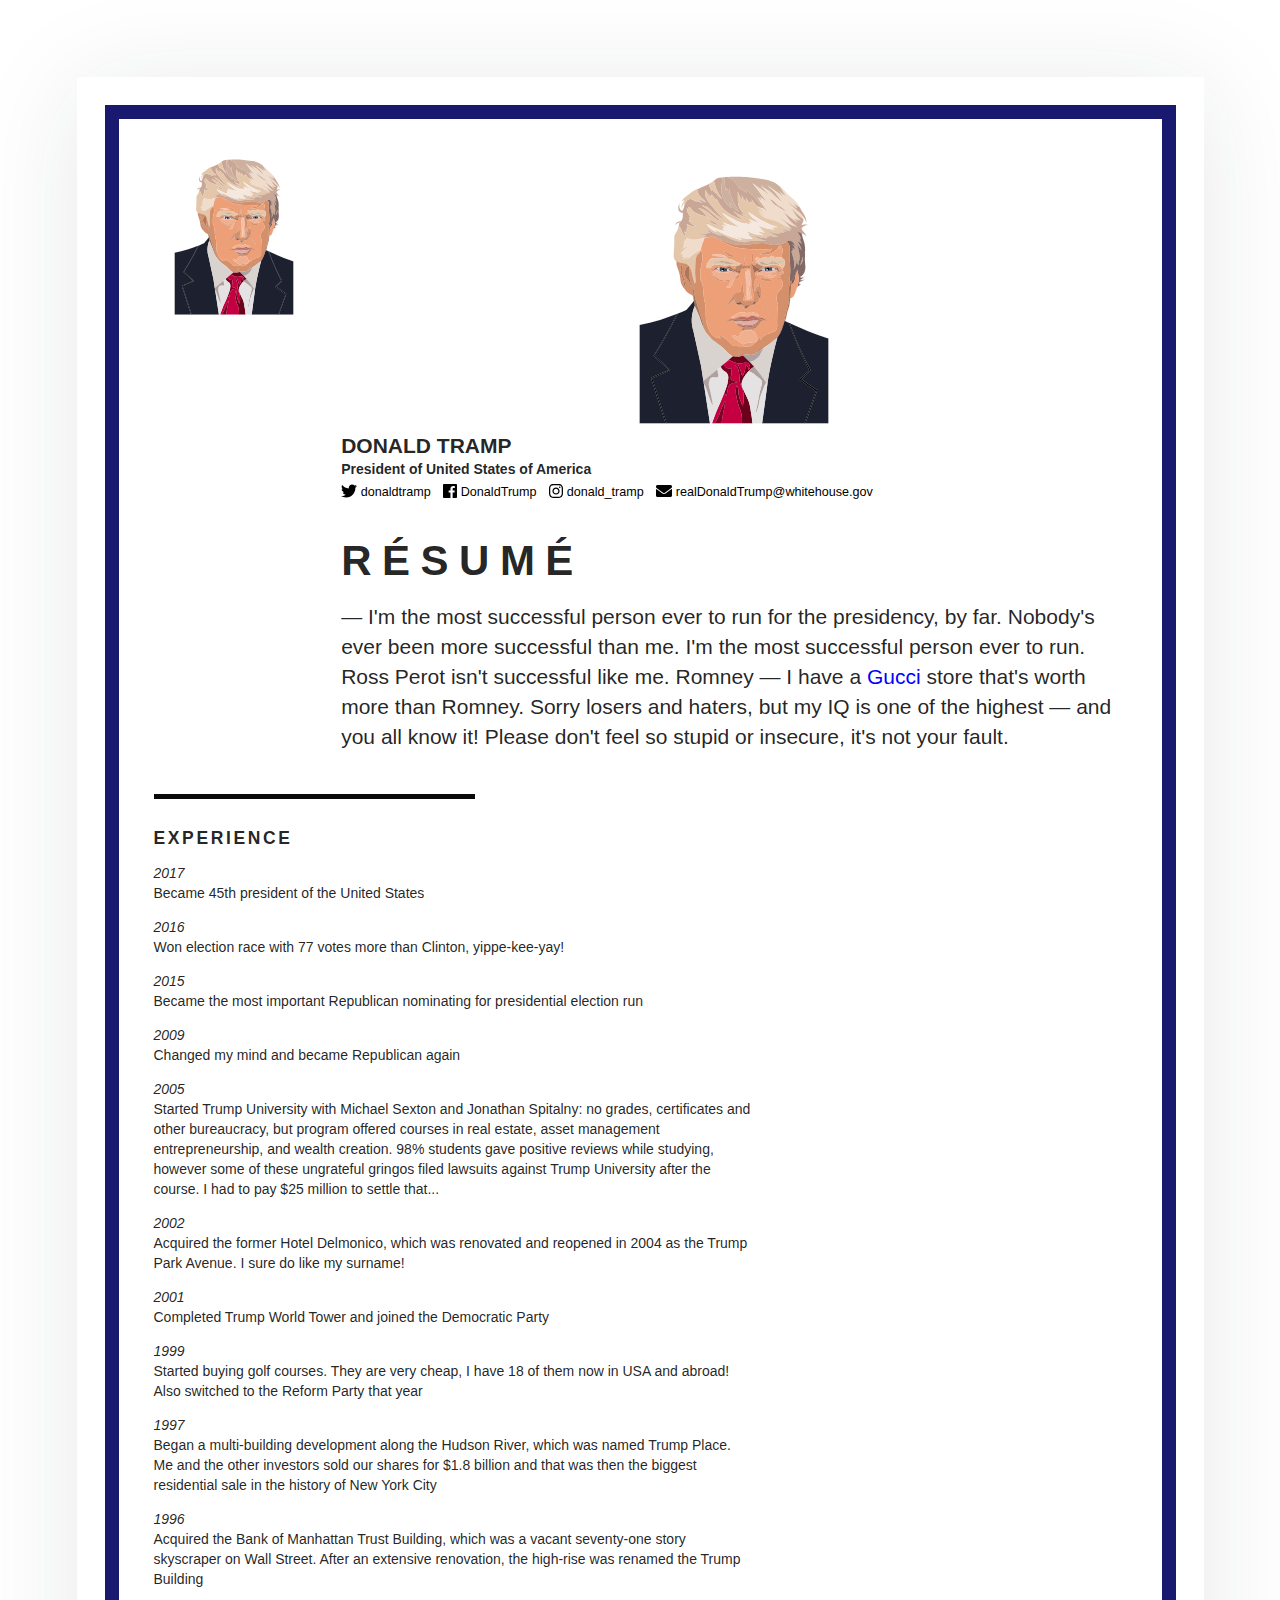
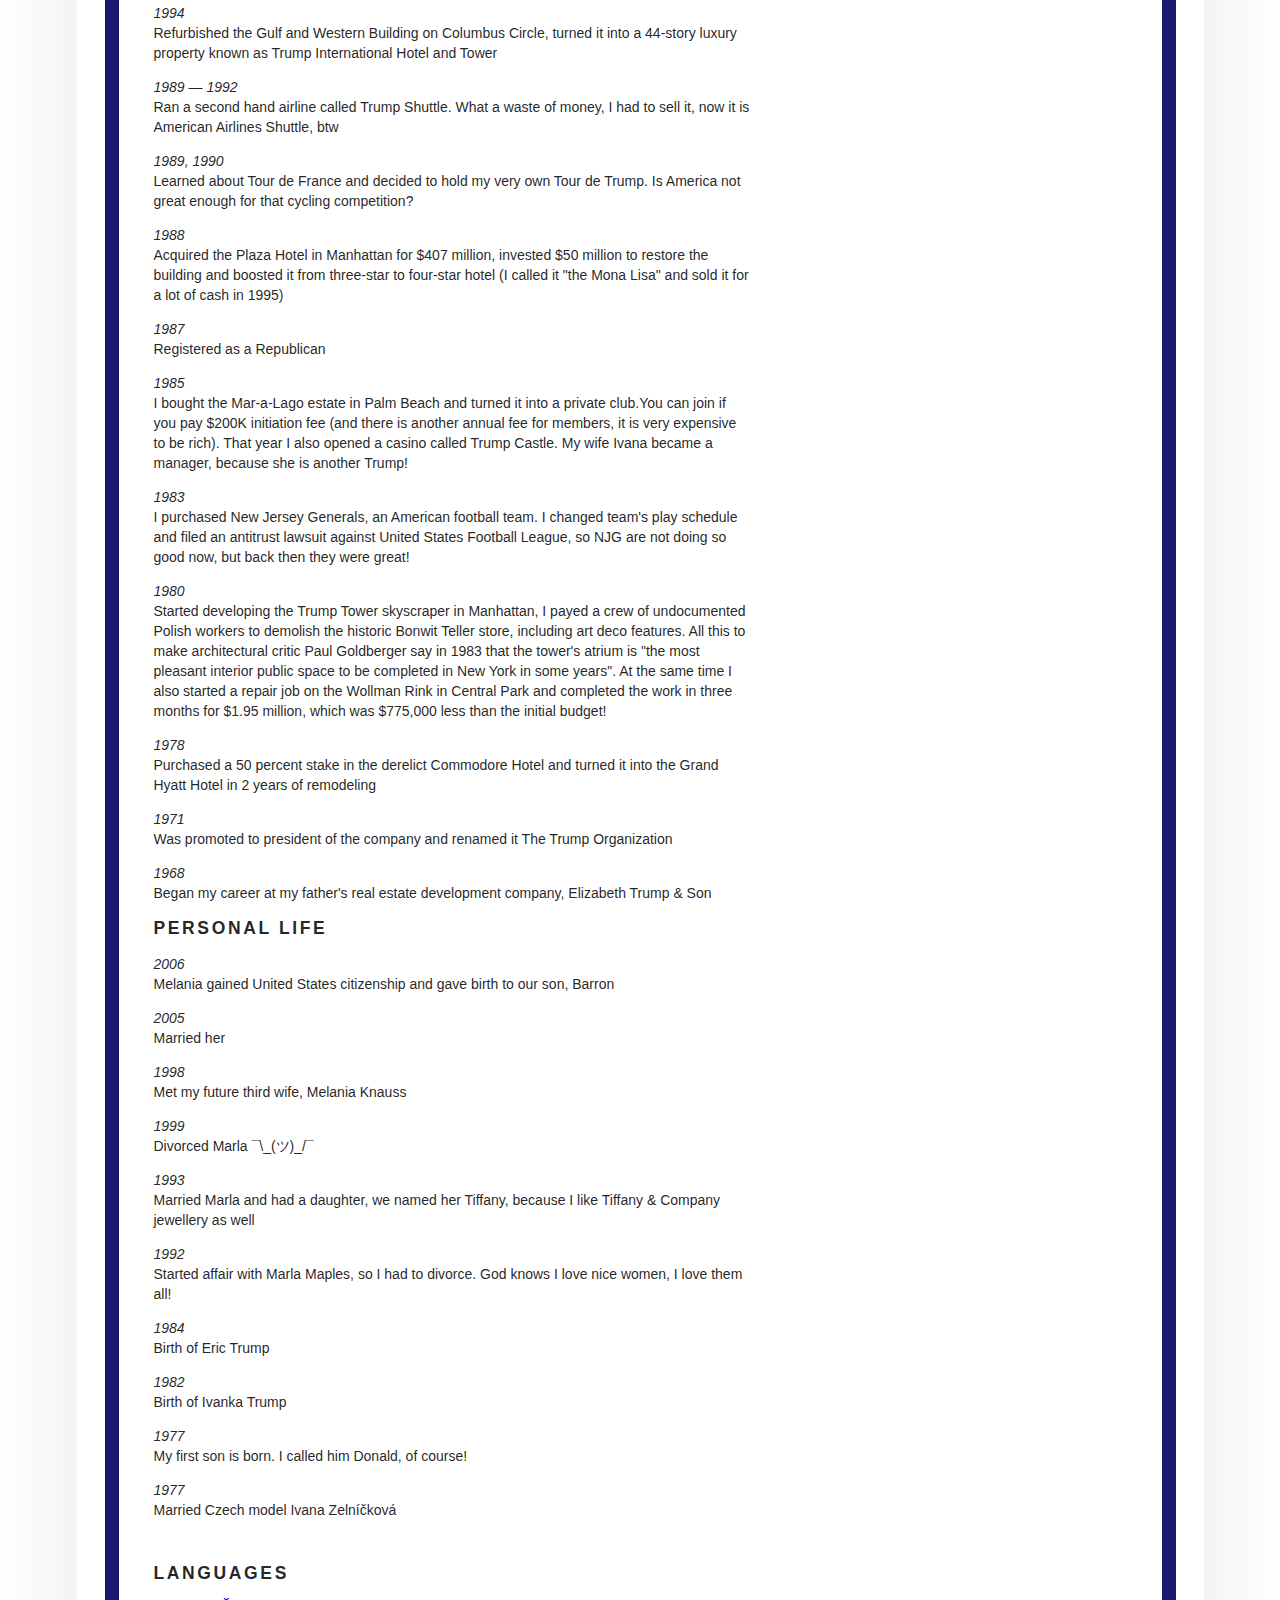
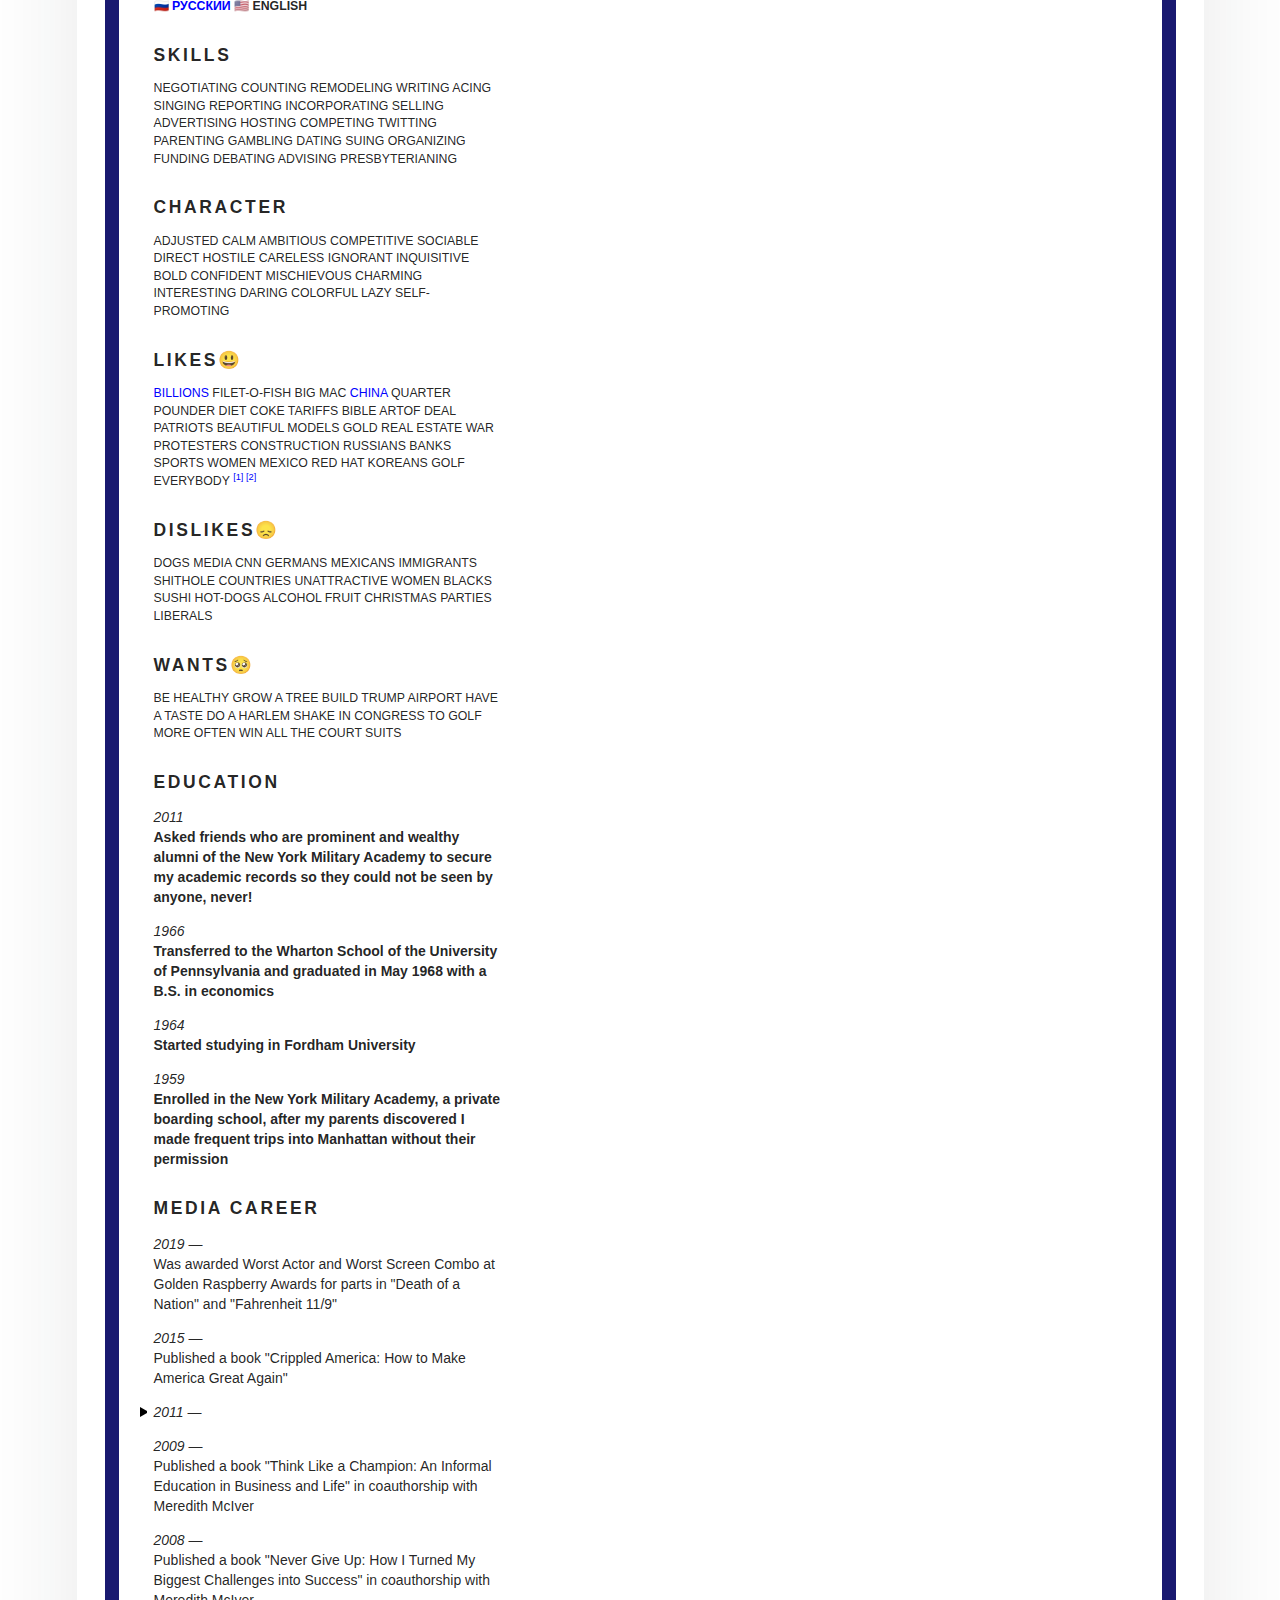
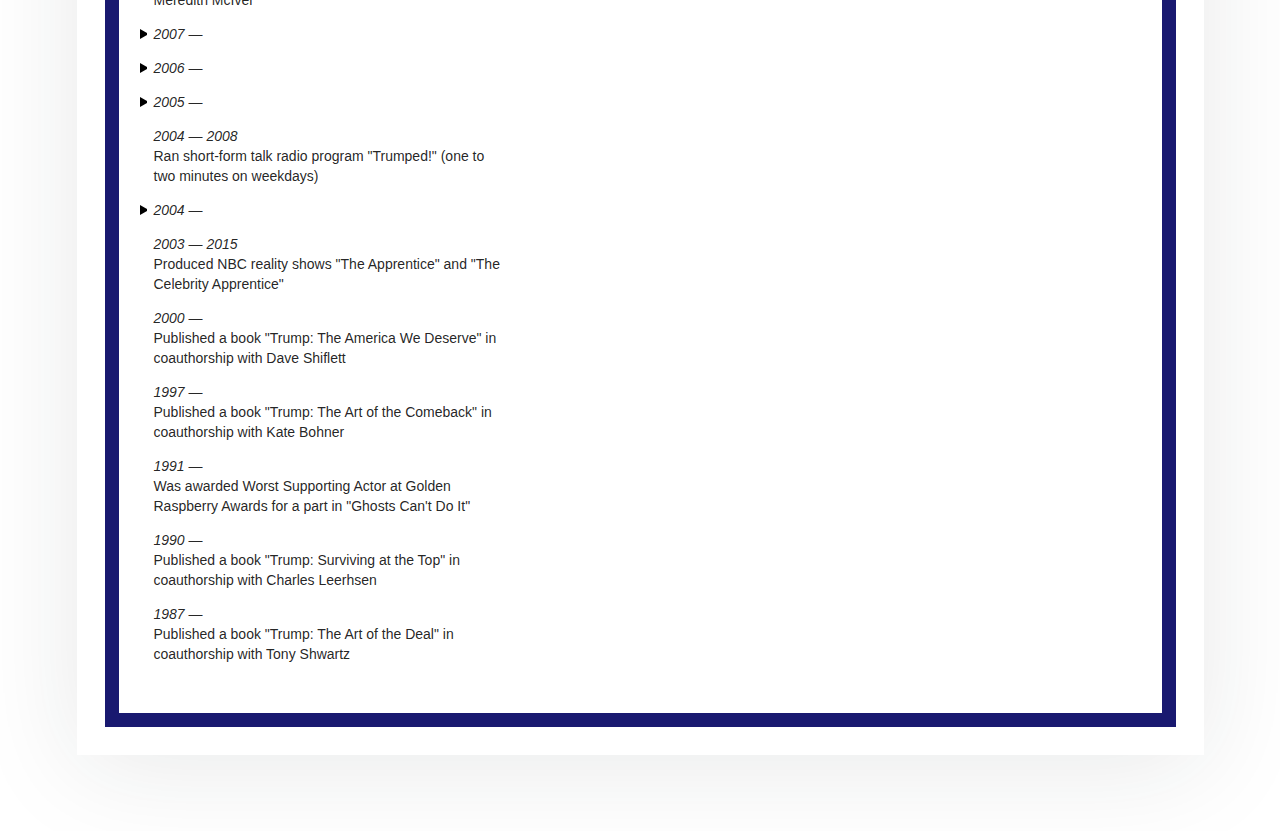
==== commit 1dd5ca4f: "fix ava_2" ====
--- a/index.html
+++ b/index.html
@@ -23,7 +23,10 @@
                 <div class="row">
                     <div class="three wide center aligned column">
                         <!-- Avatar -->
-                 
+                        <div class="avatar-wrapper">
+                        <object class="avatar" data="assets/images/avatar3.svg" role="img"
+                                aria-label="My profile picture"></object>
+                    </div>
                 </div>
                 <div class="thirteen wide column">
                     <div class="stackable grid">
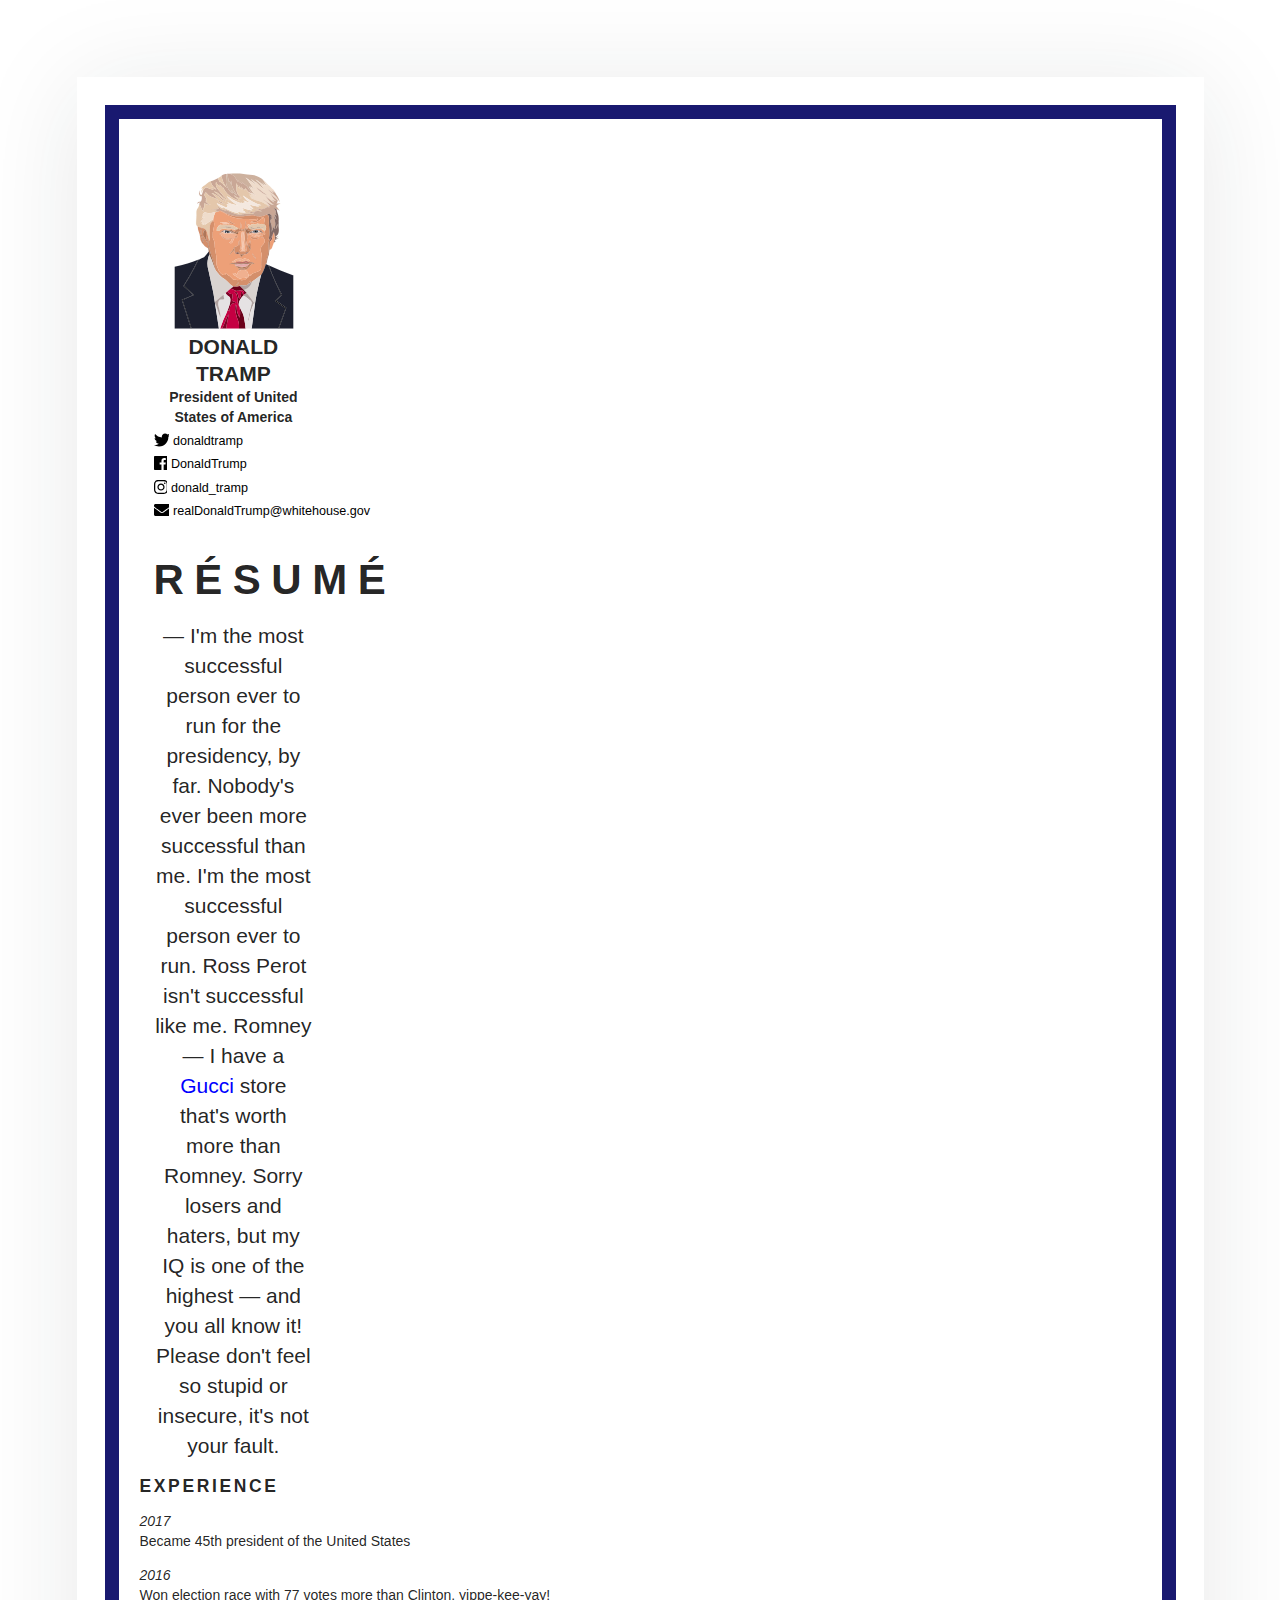
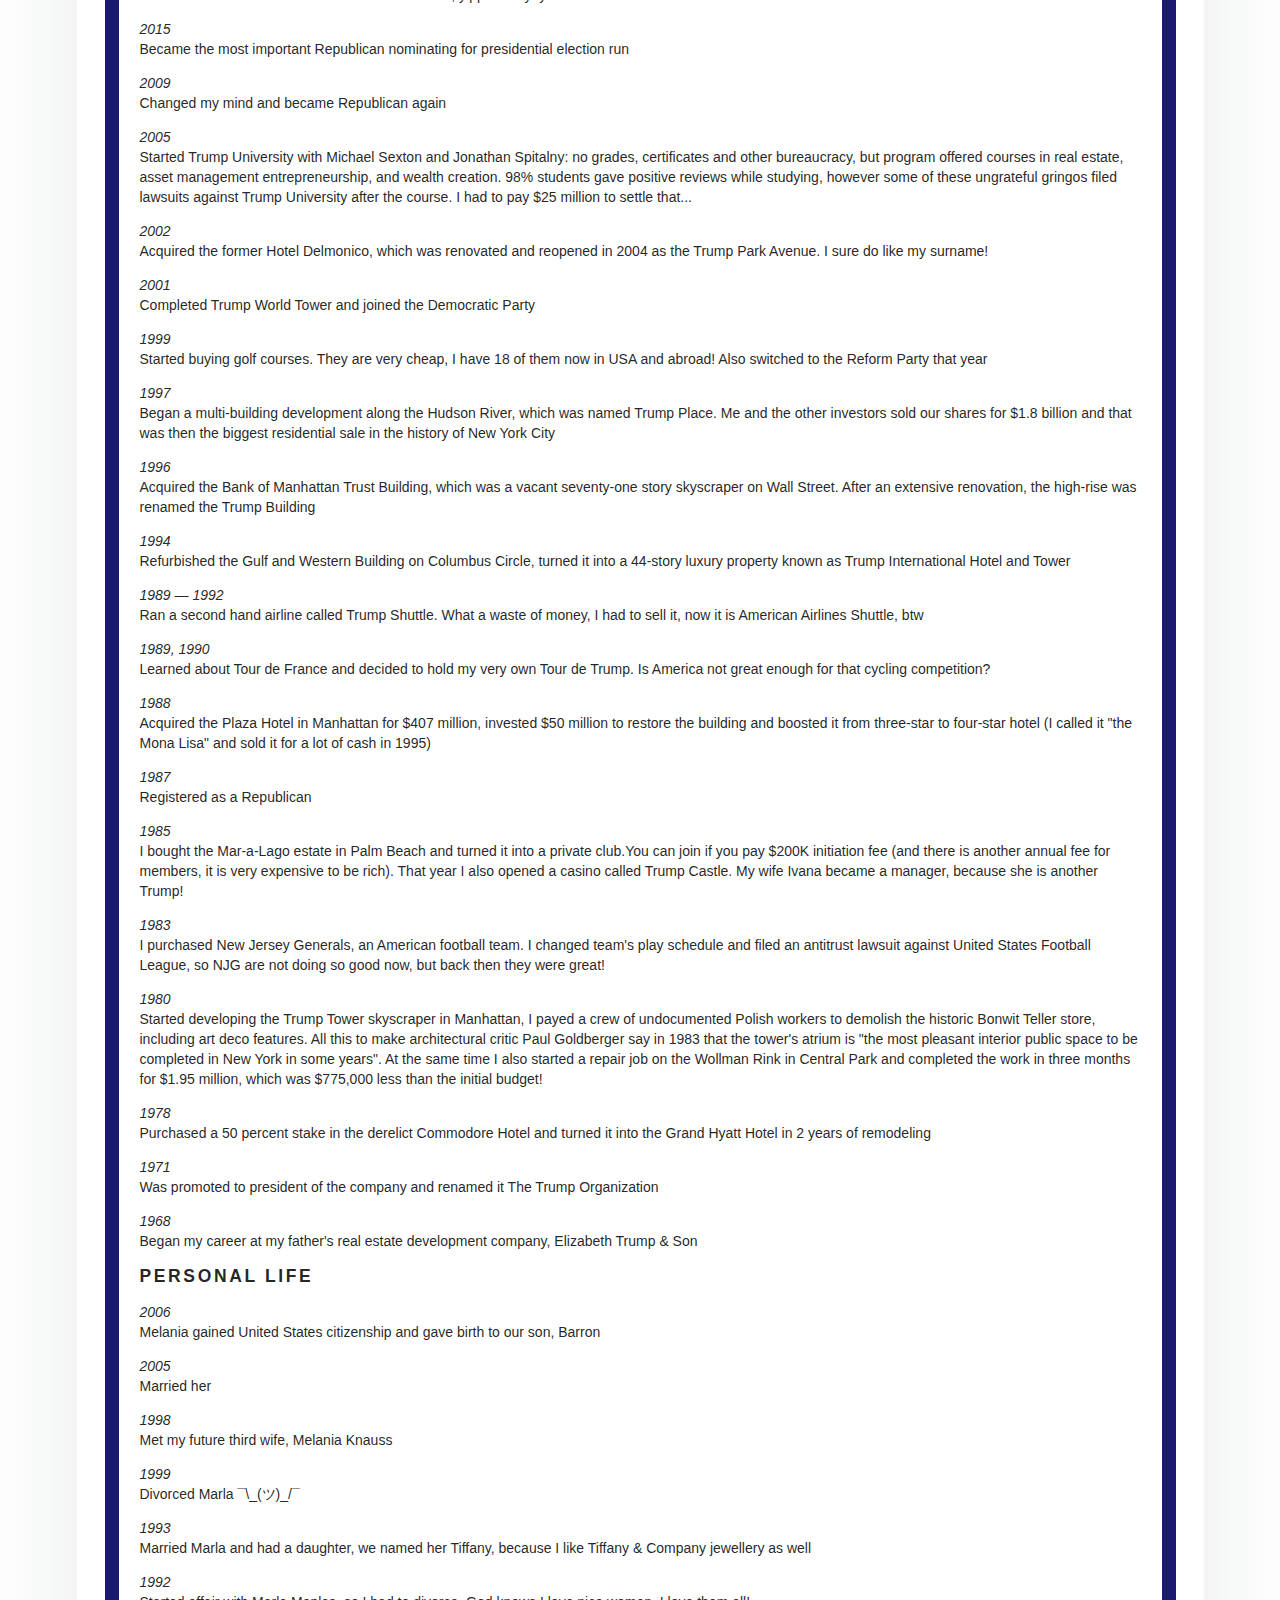
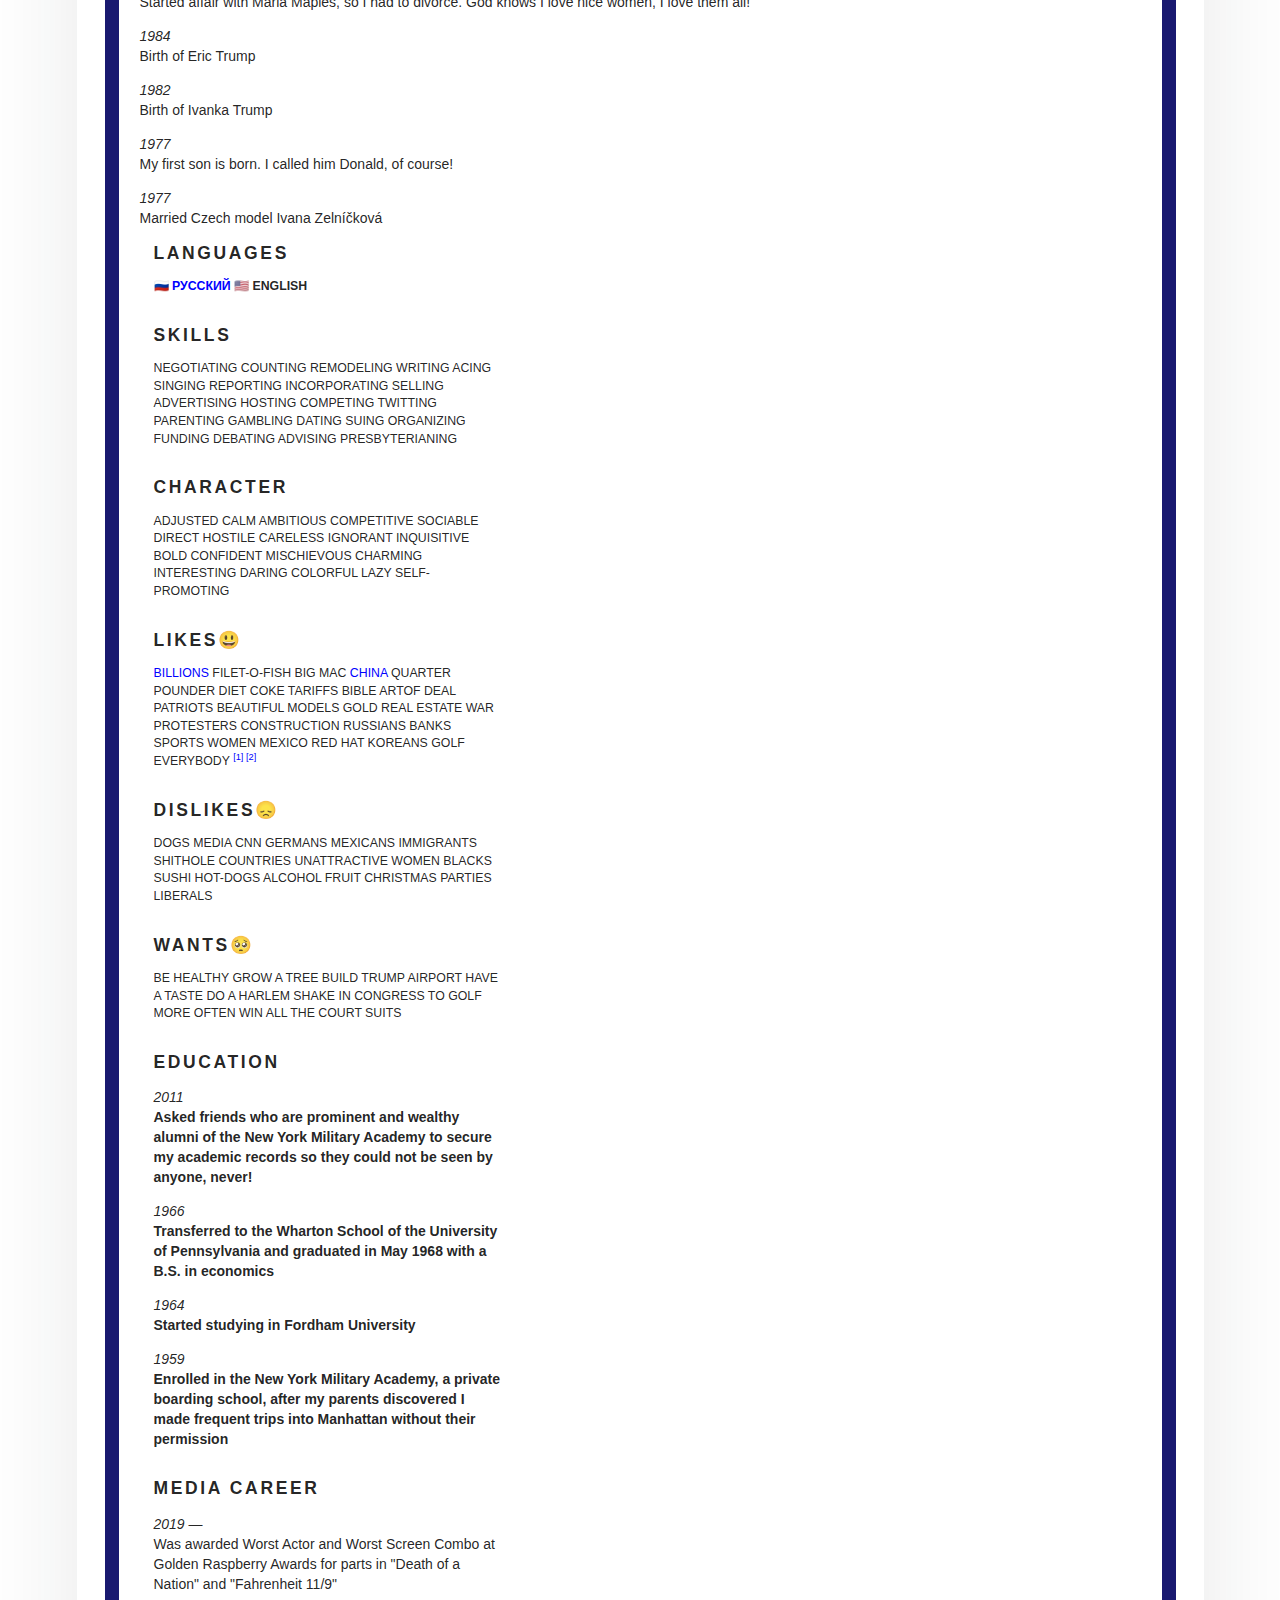
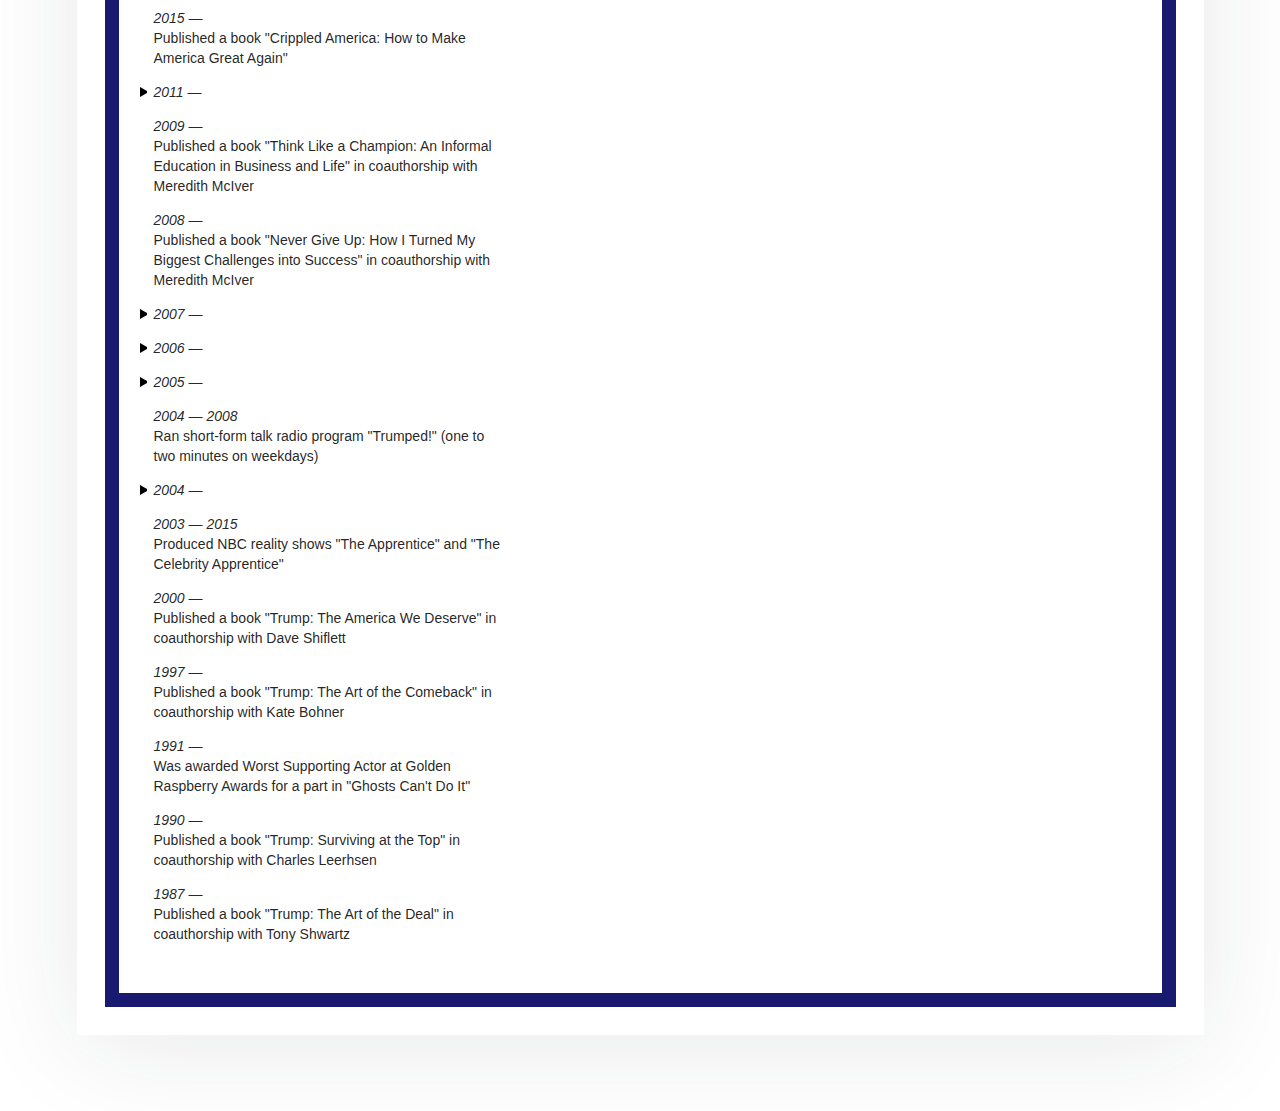
==== commit 857023b5: "Update index.html" ====
--- a/index.html
+++ b/index.html
@@ -23,461 +23,456 @@
                 <div class="row">
                     <div class="three wide center aligned column">
                         <!-- Avatar -->
-                        <div class="avatar-wrapper">
-                        <object class="avatar" data="assets/images/avatar3.svg" role="img"
-                                aria-label="My profile picture"></object>
-                    </div>
-                </div>
-                <div class="thirteen wide column">
-                    <div class="stackable grid">
-                        <div class="sixteen wide column">
-                            <!-- Name, job, contacts -->
-                            <div class="avatar-wrapper">
-                                <object class="avatar" data="assets/images/avatar3.svg" role="img"
-                                        aria-label="My profile picture"></object>
+                      <div class="thirteen wide column">
+                        <div class="stackable grid">
+                            <div class="sixteen wide column">
+                                <!-- Name, job, contacts -->
+                                <div class="avatar-wrapper">
+                                    <object class="avatar" data="assets/images/avatar3.svg" role="img"
+                                            aria-label="My profile picture"></object>
+                                </div>
+                                <h1 class="name">Donald Tramp</h1>
+                                <div class="job"><strong>President of United States of America</strong></div>
+                                <ul class="contacts">
+                                    <li>
+                                        <a href="https://twitter.com/realDonaldTrump" rel="author" class="twitter">
+                                            <svg class="icon" xmlns="http://www.w3.org/2000/svg" viewBox="0 0 512 512">
+                                                <path d="M459.37 151.716c.325 4.548.325 9.097.325 13.645 0 138.72-105.583 298.558-298.558 298.558-59.452 0-114.68-17.219-161.137-47.106 8.447.974 16.568 1.299 25.34 1.299 49.055 0 94.213-16.568 130.274-44.832-46.132-.975-84.792-31.188-98.112-72.772 6.498.974 12.995 1.624 19.818 1.624 9.421 0 18.843-1.3 27.614-3.573-48.081-9.747-84.143-51.98-84.143-102.985v-1.299c13.969 7.797 30.214 12.67 47.431 13.319-28.264-18.843-46.781-51.005-46.781-87.391 0-19.492 5.197-37.36 14.294-52.954 51.655 63.675 129.3 105.258 216.365 109.807-1.624-7.797-2.599-15.918-2.599-24.04 0-57.828 46.782-104.934 104.934-104.934 30.213 0 57.502 12.67 76.67 33.137 23.715-4.548 46.456-13.32 66.599-25.34-7.798 24.366-24.366 44.833-46.132 57.827 21.117-2.273 41.584-8.122 60.426-16.243-14.292 20.791-32.161 39.308-52.628 54.253z"/>
+                                            </svg>
+                                            <span>donaldtramp</span>
+                                        </a>
+                                    </li>
+                                    <li>
+                                        <a href="https://www.fb.com/DonaldTrump" rel="author" class="facebook">
+                                            <svg class="icon" xmlns="http://www.w3.org/2000/svg" viewBox="0 0 448 512">
+                                                <path d="M448 56.7v398.5c0 13.7-11.1 24.7-24.7 24.7H309.1V306.5h58.2l8.7-67.6h-67v-43.2c0-19.6 5.4-32.9 33.5-32.9h35.8v-60.5c-6.2-.8-27.4-2.7-52.2-2.7-51.6 0-87 31.5-87 89.4v49.9h-58.4v67.6h58.4V480H24.7C11.1 480 0 468.9 0 455.3V56.7C0 43.1 11.1 32 24.7 32h398.5c13.7 0 24.8 11.1 24.8 24.7z"/>
+                                            </svg>
+                                            <span>DonaldTrump</span>
+                                        </a>
+                                    </li>
+                                    <li>
+                                        <a href="https://www.instagram.com/realDonaldTrump/" rel="author"
+                                           class="instagram">
+                                            <svg class="icon" xmlns="http://www.w3.org/2000/svg" viewBox="0 0 448 512">
+                                                <path d="M224.1 141c-63.6 0-114.9 51.3-114.9 114.9s51.3 114.9 114.9 114.9S339 319.5 339 255.9 287.7 141 224.1 141zm0 189.6c-41.1 0-74.7-33.5-74.7-74.7s33.5-74.7 74.7-74.7 74.7 33.5 74.7 74.7-33.6 74.7-74.7 74.7zm146.4-194.3c0 14.9-12 26.8-26.8 26.8-14.9 0-26.8-12-26.8-26.8s12-26.8 26.8-26.8 26.8 12 26.8 26.8zm76.1 27.2c-1.7-35.9-9.9-67.7-36.2-93.9-26.2-26.2-58-34.4-93.9-36.2-37-2.1-147.9-2.1-184.9 0-35.8 1.7-67.6 9.9-93.9 36.1s-34.4 58-36.2 93.9c-2.1 37-2.1 147.9 0 184.9 1.7 35.9 9.9 67.7 36.2 93.9s58 34.4 93.9 36.2c37 2.1 147.9 2.1 184.9 0 35.9-1.7 67.7-9.9 93.9-36.2 26.2-26.2 34.4-58 36.2-93.9 2.1-37 2.1-147.8 0-184.8zM398.8 388c-7.8 19.6-22.9 34.7-42.6 42.6-29.5 11.7-99.5 9-132.1 9s-102.7 2.6-132.1-9c-19.6-7.8-34.7-22.9-42.6-42.6-11.7-29.5-9-99.5-9-132.1s-2.6-102.7 9-132.1c7.8-19.6 22.9-34.7 42.6-42.6 29.5-11.7 99.5-9 132.1-9s102.7-2.6 132.1 9c19.6 7.8 34.7 22.9 42.6 42.6 11.7 29.5 9 99.5 9 132.1s2.7 102.7-9 132.1z"/>
+                                            </svg>
+                                            <span>donald_tramp</span>
+                                        </a>
+                                    </li>
+                                    <li>
+                                        <a href="realDonaldTrump@whitehouse.gov" rel="author" class="mail">
+                                            <svg class="icon" xmlns="http://www.w3.org/2000/svg" viewBox="0 0 512 512">
+                                                <path d="M502.3 190.8c3.9-3.1 9.7-.2 9.7 4.7V400c0 26.5-21.5 48-48 48H48c-26.5 0-48-21.5-48-48V195.6c0-5 5.7-7.8 9.7-4.7 22.4 17.4 52.1 39.5 154.1 113.6 21.1 15.4 56.7 47.8 92.2 47.6 35.7.3 72-32.8 92.3-47.6 102-74.1 131.6-96.3 154-113.7zM256 320c23.2.4 56.6-29.2 73.4-41.4 132.7-96.3 142.8-104.7 173.4-128.7 5.8-4.5 9.2-11.5 9.2-18.9v-19c0-26.5-21.5-48-48-48H48C21.5 64 0 85.5 0 112v19c0 7.4 3.4 14.3 9.2 18.9 30.6 23.9 40.7 32.4 173.4 128.7 16.8 12.2 50.2 41.8 73.4 41.4z"/>
+                                            </svg>
+                                            <span>realDonaldTrump@whitehouse.gov</span>
+                                        </a>
+                                    </li>
+                                </ul>
                             </div>
-                            <h1 class="name">Donald Tramp</h1>
-                            <div class="job"><strong>President of United States of America</strong></div>
-                            <ul class="contacts">
-                                <li>
-                                    <a href="https://twitter.com/realDonaldTrump" rel="author" class="twitter">
-                                        <svg class="icon" xmlns="http://www.w3.org/2000/svg" viewBox="0 0 512 512">
-                                            <path d="M459.37 151.716c.325 4.548.325 9.097.325 13.645 0 138.72-105.583 298.558-298.558 298.558-59.452 0-114.68-17.219-161.137-47.106 8.447.974 16.568 1.299 25.34 1.299 49.055 0 94.213-16.568 130.274-44.832-46.132-.975-84.792-31.188-98.112-72.772 6.498.974 12.995 1.624 19.818 1.624 9.421 0 18.843-1.3 27.614-3.573-48.081-9.747-84.143-51.98-84.143-102.985v-1.299c13.969 7.797 30.214 12.67 47.431 13.319-28.264-18.843-46.781-51.005-46.781-87.391 0-19.492 5.197-37.36 14.294-52.954 51.655 63.675 129.3 105.258 216.365 109.807-1.624-7.797-2.599-15.918-2.599-24.04 0-57.828 46.782-104.934 104.934-104.934 30.213 0 57.502 12.67 76.67 33.137 23.715-4.548 46.456-13.32 66.599-25.34-7.798 24.366-24.366 44.833-46.132 57.827 21.117-2.273 41.584-8.122 60.426-16.243-14.292 20.791-32.161 39.308-52.628 54.253z"/>
-                                        </svg>
-                                        <span>donaldtramp</span>
-                                    </a>
-                                </li>
-                                <li>
-                                    <a href="https://www.fb.com/DonaldTrump" rel="author" class="facebook">
-                                        <svg class="icon" xmlns="http://www.w3.org/2000/svg" viewBox="0 0 448 512">
-                                            <path d="M448 56.7v398.5c0 13.7-11.1 24.7-24.7 24.7H309.1V306.5h58.2l8.7-67.6h-67v-43.2c0-19.6 5.4-32.9 33.5-32.9h35.8v-60.5c-6.2-.8-27.4-2.7-52.2-2.7-51.6 0-87 31.5-87 89.4v49.9h-58.4v67.6h58.4V480H24.7C11.1 480 0 468.9 0 455.3V56.7C0 43.1 11.1 32 24.7 32h398.5c13.7 0 24.8 11.1 24.8 24.7z"/>
-                                        </svg>
-                                        <span>DonaldTrump</span>
-                                    </a>
-                                </li>
-                                <li>
-                                    <a href="https://www.instagram.com/realDonaldTrump/" rel="author"
-                                       class="instagram">
-                                        <svg class="icon" xmlns="http://www.w3.org/2000/svg" viewBox="0 0 448 512">
-                                            <path d="M224.1 141c-63.6 0-114.9 51.3-114.9 114.9s51.3 114.9 114.9 114.9S339 319.5 339 255.9 287.7 141 224.1 141zm0 189.6c-41.1 0-74.7-33.5-74.7-74.7s33.5-74.7 74.7-74.7 74.7 33.5 74.7 74.7-33.6 74.7-74.7 74.7zm146.4-194.3c0 14.9-12 26.8-26.8 26.8-14.9 0-26.8-12-26.8-26.8s12-26.8 26.8-26.8 26.8 12 26.8 26.8zm76.1 27.2c-1.7-35.9-9.9-67.7-36.2-93.9-26.2-26.2-58-34.4-93.9-36.2-37-2.1-147.9-2.1-184.9 0-35.8 1.7-67.6 9.9-93.9 36.1s-34.4 58-36.2 93.9c-2.1 37-2.1 147.9 0 184.9 1.7 35.9 9.9 67.7 36.2 93.9s58 34.4 93.9 36.2c37 2.1 147.9 2.1 184.9 0 35.9-1.7 67.7-9.9 93.9-36.2 26.2-26.2 34.4-58 36.2-93.9 2.1-37 2.1-147.8 0-184.8zM398.8 388c-7.8 19.6-22.9 34.7-42.6 42.6-29.5 11.7-99.5 9-132.1 9s-102.7 2.6-132.1-9c-19.6-7.8-34.7-22.9-42.6-42.6-11.7-29.5-9-99.5-9-132.1s-2.6-102.7 9-132.1c7.8-19.6 22.9-34.7 42.6-42.6 29.5-11.7 99.5-9 132.1-9s102.7-2.6 132.1 9c19.6 7.8 34.7 22.9 42.6 42.6 11.7 29.5 9 99.5 9 132.1s2.7 102.7-9 132.1z"/>
-                                        </svg>
-                                        <span>donald_tramp</span>
-                                    </a>
-                                </li>
-                                <li>
-                                    <a href="realDonaldTrump@whitehouse.gov" rel="author" class="mail">
-                                        <svg class="icon" xmlns="http://www.w3.org/2000/svg" viewBox="0 0 512 512">
-                                            <path d="M502.3 190.8c3.9-3.1 9.7-.2 9.7 4.7V400c0 26.5-21.5 48-48 48H48c-26.5 0-48-21.5-48-48V195.6c0-5 5.7-7.8 9.7-4.7 22.4 17.4 52.1 39.5 154.1 113.6 21.1 15.4 56.7 47.8 92.2 47.6 35.7.3 72-32.8 92.3-47.6 102-74.1 131.6-96.3 154-113.7zM256 320c23.2.4 56.6-29.2 73.4-41.4 132.7-96.3 142.8-104.7 173.4-128.7 5.8-4.5 9.2-11.5 9.2-18.9v-19c0-26.5-21.5-48-48-48H48C21.5 64 0 85.5 0 112v19c0 7.4 3.4 14.3 9.2 18.9 30.6 23.9 40.7 32.4 173.4 128.7 16.8 12.2 50.2 41.8 73.4 41.4z"/>
-                                        </svg>
-                                        <span>realDonaldTrump@whitehouse.gov</span>
-                                    </a>
-                                </li>
-                            </ul>
-                        </div>
-                        <div class="sixteen wide mobile only column">
-                            <div class="divider"></div>
-                        </div>
-                        <div class="sixteen wide column">
-                            <!-- Intro -->
-                            <h2>Résumé</h2>
-                            <p>&#x2014 I'm the most successful person ever to run for the presidency, by far.
-                                Nobody's ever been more successful than me. I'm the most successful person ever to
-                                run. Ross Perot isn't successful like me. Romney ― I have a
-                                <a href="https://www.gucci.com/int/en/" rel="external">Gucci</a> store that's
-                                worth more than Romney. Sorry losers and haters, but my IQ is one of the highest ―
-                                and you all know it! Please don't feel so stupid or insecure, it's not your fault.
-                            </p>
+                            <div class="sixteen wide mobile only column">
+                                <div class="divider"></div>
+                            </div>
+                            <div class="sixteen wide column">
+                                <!-- Intro -->
+                                <h2>Résumé</h2>
+                                <p>&#x2014 I'm the most successful person ever to run for the presidency, by far.
+                                    Nobody's ever been more successful than me. I'm the most successful person ever to
+                                    run. Ross Perot isn't successful like me. Romney ― I have a
+                                    <a href="https://www.gucci.com/int/en/" rel="external">Gucci</a> store that's
+                                    worth more than Romney. Sorry losers and haters, but my IQ is one of the highest ―
+                                    and you all know it! Please don't feel so stupid or insecure, it's not your fault.
+                                </p>
+                            </div>
                         </div>
                     </div>
                 </div>
-            </div>
-            <div class="row">
-                <div class="sixteen wide column">
-                    <div class="fat divider"></div>
+                <div class="row">
+                    <div class="sixteen wide column">
+                        <div class="fat divider"></div>
+                    </div>
+                </div>
+                <div class="row">
+                    <div class="ten wide column">
+                        <!-- Experience -->
+                        <h3>EXPERIENCE</h3>
+                        <ul class="timeline">
+                            <li>
+                                <p><em>2017</em></p>
+                                <p>Became 45th president of the United States</p>
+                            </li>
+                            <li>
+                                <p><em>2016</em></p>
+                                <p>Won election race with 77 votes more than Clinton, yippe-kee-yay!</p>
+                            </li>
+                            <li>
+                                <p><em>2015</em></p>
+                                <p>Became the most important Republican nominating for presidential election run</p>
+                            </li>
+                            <li>
+                                <p><em>2009</em></p>
+                                <p>Changed my mind and became Republican again</p>
+                            </li>
+                            <li>
+                                <p><em>2005</em></p>
+                                <p>Started Trump University with Michael Sexton and Jonathan Spitalny: no grades,
+                                    certificates and other bureaucracy, but program offered courses in real estate,
+                                    asset management entrepreneurship, and wealth creation. 98% students gave positive
+                                    reviews while studying, however some of these ungrateful gringos filed lawsuits
+                                    against Trump University after the course. I had to pay $25 million to settle
+                                    that...</p>
+                            </li>
+                            <li>
+                                <p><em>2002</em></p>
+                                <p>Acquired the former Hotel Delmonico, which was renovated and reopened in 2004 as the
+                                    Trump Park Avenue. I sure do like my surname!</p>
+                            </li>
+                            <li>
+                                <p><em>2001</em></p>
+                                <p>Completed Trump World Tower and joined the Democratic Party</p>
+                            </li>
+                            <li>
+                                <p><em>1999</em></p>
+                                <p>Started buying golf courses. They are very cheap, I have 18 of them now in USA and
+                                    abroad! Also switched to the Reform Party that year</p>
+                            </li>
+                            <li>
+                                <p><em>1997</em></p>
+                                <p>Began a multi-building development along the Hudson River, which was named Trump
+                                    Place. Me and the other investors sold our shares for $1.8 billion and that was then
+                                    the biggest residential sale in the history of New York City</p>
+                            </li>
+                            <li>
+                                <p><em>1996</em></p>
+                                <p>Acquired the Bank of Manhattan Trust Building, which was a vacant seventy-one story
+                                    skyscraper on Wall Street. After an extensive renovation, the high-rise was renamed
+                                    the Trump Building</p>
+                            </li>
+                            <li>
+                                <p><em>1994</em></p>
+                                <p>Refurbished the Gulf and Western Building on Columbus Circle, turned it into a
+                                    44-story luxury property known as Trump International Hotel and Tower</p>
+                            </li>
+                            <li>
+                                <p><em>1989 ― 1992</em></p>
+                                <p>Ran a second hand airline called Trump Shuttle. What a waste of money, I had to sell
+                                    it, now it is American Airlines Shuttle, btw</p>
+                            </li>
+                            <li>
+                                <p><em>1989, 1990</em></p>
+                                <p>Learned about Tour de France and decided to hold my very own Tour de Trump. Is
+                                    America not great enough for that cycling competition?</p>
+                            </li>
+                            <li>
+                                <p><em>1988</em></p>
+                                <p>Acquired the Plaza Hotel in Manhattan for $407 million, invested $50 million to
+                                    restore the building and boosted it from three-star to four-star hotel (I called it
+                                    "the Mona Lisa" and sold it for a lot of cash in 1995)</p>
+                            </li>
+                            <li>
+                                <p><em>1987</em></p>
+                                <p>Registered as a Republican</p>
+                            </li>
+                            <li>
+                                <p><em>1985</em></p>
+                                <p>I bought the Mar-a-Lago estate in Palm Beach and turned it into a private club.You
+                                    can join if you pay $200K initiation fee (and there is another annual fee for
+                                    members, it is very expensive to be rich). That year I also opened a casino called
+                                    Trump Castle. My wife Ivana became a manager, because she is another Trump!</p>
+                            </li>
+                            <li>
+                                <p><em>1983</em></p>
+                                <p>I purchased New Jersey Generals, an American football team. I changed team's play
+                                    schedule and filed an antitrust lawsuit against United States Football League, so
+                                    NJG are not doing so good now, but back then they were great!</p>
+                            </li>
+                            <li>
+                                <p><em>1980</em></p>
+                                <p>Started developing the Trump Tower skyscraper in Manhattan, I payed a crew of
+                                    undocumented Polish workers to demolish the historic Bonwit Teller store, including
+                                    art deco features. All this to make architectural critic Paul Goldberger say in 1983
+                                    that the tower's atrium is "the most pleasant interior public space to be completed
+                                    in New York in some years". At the same time I also started a repair job on the
+                                    Wollman Rink in Central Park and completed the work in three months for $1.95
+                                    million, which was $775,000 less than the initial budget!</p>
+                            </li>
+                            <li>
+                                <p><em>1978</em></p>
+                                <p>Purchased a 50 percent stake in the derelict Commodore Hotel and turned it into the
+                                    Grand Hyatt Hotel in 2 years of remodeling</p>
+                            </li>
+                            <li>
+                                <p><em>1971</em></p>
+                                <p>Was promoted to president of the company and renamed it The Trump Organization</p>
+                            </li>
+                            <li>
+                                <p><em>1968</em></p>
+                                <p>Began my career at my father's real estate development company, Elizabeth Trump &
+                                    Son</p>
+                            </li>
+                        </ul>
+                        <h3>PERSONAL LIFE</h3>
+                        <ul class="timeline">
+                            <li>
+                                <p><em>2006</em></p>
+                                <p>Melania gained United States citizenship and gave birth to our son, Barron</p>
+                            </li>
+                            <li>
+                                <p><em>2005</em></p>
+                                <p>Married her</p>
+                            </li>
+                            <li>
+                                <p><em>1998</em></p>
+                                <p>Met my future third wife, Melania Knauss</p>
+                            </li>
+                            <li>
+                                <p><em>1999</em></p>
+                                <p>Divorced Marla ¯\_(ツ)_/¯</p>
+                            </li>
+                            <li>
+                                <p><em>1993</em></p>
+                                <p>Married Marla and had a daughter, we named her Tiffany, because I like Tiffany &
+                                    Company jewellery as well</p>
+                            </li>
+                            <li>
+                                <p><em>1992</em></p>
+                                <p>Started affair with Marla Maples, so I had to divorce. God knows I love nice women, I
+                                    love them all!</p>
+                            </li>
+                            <li>
+                                <p><em>1984</em></p>
+                                <p>Birth of Eric Trump</p>
+                            </li>
+                            <li>
+                                <p><em>1982</em></p>
+                                <p>Birth of Ivanka Trump</p>
+                            </li>
+                            <li>
+                                <p><em>1977</em></p>
+                                <p>My first son is born. I called him Donald, of course!</p>
+                            </li>
+                            <li>
+                                <p><em>1977</em></p>
+                                <p>Married Czech model Ivana Zelníčková</p>
+                            </li>
+                        </ul>
+                    </div>
+                </div>
+                <div class="six wide column">
+                    <!-- Languages -->
+                    <section>
+                        <h3>LANGUAGES</h3>
+                        <p class="tags small">
+                            <a href="index_ru.html" hreflang="ru" rel="alternate" class="language" lang="ru">&#x1f1f7;&#x1f1fa;
+                                <span>РУССКИЙ</span></a>
+                            <span class="language" lang="en">&#x1f1fa;&#x1f1f8; ENGLISH</span>
+                        </p>
+                    </section>
+                    <!-- Skills -->
+                    <section>
+                        <h3>SKILLS</h3>
+                        <p class="tags small">NEGOTIATING COUNTING REMODELING WRITING ACING SINGING REPORTING
+                            INCORPORATING SELLING ADVERTISING HOSTING COMPETING TWITTING PARENTING GAMBLING DATING
+                            SUING ORGANIZING FUNDING DEBATING ADVISING PRESBYTERIANING</p>
+                    </section>
+                    <!-- Character -->
+                    <section>
+                        <h3>CHARACTER</h3>
+                        <p class="tags small">ADJUSTED CALM AMBITIOUS COMPETITIVE SOCIABLE DIRECT HOSTILE CARELESS
+                            IGNORANT INQUISITIVE BOLD CONFIDENT MISCHIEVOUS CHARMING INTERESTING DARING COLORFUL
+                            LAZY SELF-PROMOTING</p>
+                    </section>
+                    <!-- Likes -->
+                    <section>
+                        <h3>LIKES&#x1f603;</h3>
+                        <p class="tags small">
+                            <a href="https://www.youtube.com/watch?v=u_aLESDql1U" rel="nofollow">BILLIONS</a>
+                            FILET-O-FISH BIG MAC
+                            <a href="https://www.youtube.com/watch?v=RDrfE9I8_hs" rel="nofollow">CHINA</a>
+                            QUARTER POUNDER DIET COKE TARIFFS BIBLE ARTOF DEAL PATRIOTS BEAUTIFUL MODELS GOLD REAL
+                            ESTATE WAR PROTESTERS CONSTRUCTION RUSSIANS BANKS SPORTS WOMEN MEXICO RED HAT KOREANS
+                            GOLF EVERYBODY
+                            <sup><a href="https://www.youtube.com/watch?v=0f9ysmciWUk" rel="nofollow">[1]</a> <a
+                                    href="https://www.youtube.com/watch?v=TTdmKaXAfAs" rel="nofollow">[2]</a></sup>
+                        </p>
+                    </section>
+                    <!-- Dislikes -->
+                    <section>
+                        <h3>Dislikes&#x1f61e;</h3>
+                        <p class="tags small">
+                            DOGS MEDIA CNN GERMANS MEXICANS IMMIGRANTS SHITHOLE COUNTRIES UNATTRACTIVE WOMEN BLACKS
+                            SUSHI HOT-DOGS ALCOHOL FRUIT CHRISTMAS PARTIES LIBERALS</p>
+                    </section>
+                    <!-- Wants -->
+                    <section>
+                        <h3>WANTS&#x1f97a;</h3>
+                        <p class="tags small bulleted">
+                            BE HEALTHY GROW A TREE BUILD TRUMP AIRPORT HAVE A TASTE DO A HARLEM SHAKE IN CONGRESS TO
+                            GOLF MORE OFTEN WIN ALL THE COURT SUITS</p>
+                    </section>
+                    <!-- Education -->
+                    <section>
+                        <h3>EDUCATION</h3>
+                        <ul class="timeline">
+                            <li>
+                                <div><em>2011</em></div>
+                                <div><strong>Asked friends who are prominent and wealthy alumni of the New York
+                                    Military Academy to secure my academic records so they could not be seen by
+                                    anyone, never!</strong></div>
+                            </li>
+                            <li>
+                                <div><em>1966</em></div>
+                                <div><strong>Transferred to the Wharton School of the University of Pennsylvania and
+                                    graduated in May 1968 with a B.S. in economics</strong></div>
+                            </li>
+                            <li>
+                                <div><em>1964</em></div>
+                                <div><strong>Started studying in Fordham University</strong></div>
+                            </li>
+                            <li>
+                                <div><em>1959</em></div>
+                                <div><strong>Enrolled in the New York Military Academy, a private boarding school,
+                                    after my parents discovered I made frequent trips into Manhattan without their
+                                    permission</strong></div>
+                            </li>
+                        </ul>
+                    </section>
+                    <!-- Articles -->
+                    <section>
+                        <h3>MEDIA CAREER</h3>
+                        <ul class="timeline">
+                            <li>
+                                <p><em>2019 &#x2014</em></p>
+                                <p>Was awarded Worst Actor and Worst Screen Combo at Golden Raspberry Awards for
+                                    parts in "Death of a Nation" and "Fahrenheit 11/9"</p>
+                            </li>
+                            <li>
+                                <p><em>2015 &#x2014</em></p>
+                                <p>Published a book "Crippled America: How to Make America Great Again"</p>
+                            </li>
+                            <li class="details">
+                                <input type="checkbox" id="event2011">
+                                <label for="event2011" class="summary"><em>2011 &#x2014 </em></label>
+                                <div>
+                                    <ul>
+                                        <li>Published a book "Time to Get Tough: Making America #1 Again" in
+                                            coauthorship with Wynton Hall, Peter Schweizer and Meredith McIver
+                                        </li>
+                                        <li>Published a book "Midas Touch: Why Some Entrepreneurs Get Rich – And Why
+                                            Most Don't" in coauthorship with Robert Kiyosaki
+                                        </li>
+                                        <li>Published a book "Trump Tower" in coauthorship with Jeffrey Robinson
+                                        </li>
+                                    </ul>
+                                </div>
+                            </li>
+                            <li>
+                                <p><em>2009 &#x2014 </em></p>
+                                <p>Published a book "Think Like a Champion: An Informal Education in Business and
+                                    Life" in coauthorship with Meredith McIver</p>
+                            </li>
+                            <li>
+                                <p><em>2008 &#x2014</em></p>
+                                <p>Published a book "Never Give Up: How I Turned My Biggest Challenges into Success"
+                                    in coauthorship with Meredith McIver</p>
+                            </li>
+                            <li class="details">
+                                <input type="checkbox" id="event_2007">
+                                <label for="event_2007" class="summary"><em>2007 &#x2014 </em></label>
+                                <div>
+                                    <ul>
+                                        <li>Published a book "Think Big and Kick Ass" in coauthorship with Bill
+                                            Zanker
+                                        </li>
+                                        <li>Received a star on the Hollywood Walk of Fame for being producer of Miss
+                                            Universe pageant
+                                        </li>
+                                    </ul>
+                                </div>
+                            </li>
+                            <li class="details">
+                                <input type="checkbox" id="event_2006">
+                                <label for="event_2006" class="summary"><em>2006 &#x2014 </em></label>
+                                <div>
+                                    <ul>
+                                        <li>Published a book "Why We Want You to Be Rich" in coauthorship with
+                                            Meredith McIver and Robert Kiyosaki
+                                        </li>
+                                        <li>Published a book "How to Build a Fortune: Your Plan for Success From the
+                                            World's Most Famous Businessman"
+                                        </li>
+                                        <li>Published a book "The Best Real Estate Advice I Ever Received: 100 Top
+                                            Experts Share Their Strategies"
+                                        </li>
+                                        <li>Published a book "Trump 101: The Way to Success" in coauthorship with
+                                            Meredith McIver
+                                        </li>
+                                    </ul>
+                                </div>
+                            </li>
+                            <li class="details">
+                                <input type="checkbox" id="event_2005">
+                                <label for="event_2005" class="summary"><em>2005 &#x2014</em></label>
+                                <div>
+                                    <ul>
+                                        <li>Published a book "The Best Golf Advice I Ever Received"</li>
+                                        <li>Performed a song with Megan Mullally at the 57th Primetime Emmy Awards
+                                        </li>
+                                    </ul>
+                                </div>
+                            </li>
+                            <li>
+                                <p><em>2004 &#x2014 2008</em></p>
+                                <p>Ran short-form talk radio program "Trumped!" (one to two minutes on weekdays)</p>
+                            </li>
+                            <li class="details">
+                                <input type="checkbox" id="event_2004">
+                                <label for="event_2004" class="summary"><em>2004 &#x2014</em></label>
+                                <div>
+                                    <ul>
+                                        <li>Published a book "Trump: How to Get Rich" in coauthorship with Meredith
+                                            McIver
+                                        </li>
+                                        <li>Published a book "The Best Golf Advice I Ever Received"</li>
+                                        <li>Published a book "Think Like a Billionaire: Everything You Need to Know
+                                            About Success, Real Estate, and Life" in coauthorship with Meredith
+                                            McIver
+                                        </li>
+                                    </ul>
+                                </div>
+                            </li>
+                            <li>
+                                <p><em>2003 &#x2014 2015</em></p>
+                                <p>Produced NBC reality shows "The Apprentice" and "The Celebrity Apprentice"</p>
+                            </li>
+                            <li>
+                                <p><em>2000 &#x2014</em></p>
+                                <p>Published a book "Trump: The America We Deserve" in coauthorship with Dave
+                                    Shiflett</p>
+                            </li>
+                            <li>
+                                <p><em>1997 &#x2014</em></p>
+                                <p>Published a book "Trump: The Art of the Comeback" in coauthorship with Kate
+                                    Bohner</p>
+                            </li>
+                            <li>
+                                <p><em>1991 &#x2014</em></p>
+                                <p>Was awarded Worst Supporting Actor at Golden Raspberry Awards for a part in
+                                    "Ghosts Can't Do It"</p>
+                            </li>
+                            <li>
+                                <p><em>1990 &#x2014</em></p>
+                                <p>Published a book "Trump: Surviving at the Top" in coauthorship with Charles
+                                    Leerhsen</p>
+                            </li>
+                            <li>
+                                <p><em>1987 &#x2014</em></p>
+                                <p>Published a book "Trump: The Art of the Deal" in coauthorship with Tony
+                                    Shwartz</p>
+                            </li>
+                        </ul>
+                    </section>
                 </div>
             </div>
-            <div class="row">
-                <div class="ten wide column">
-                    <!-- Experience -->
-                    <h3>EXPERIENCE</h3>
-                    <ul class="timeline">
-                        <li>
-                            <p><em>2017</em></p>
-                            <p>Became 45th president of the United States</p>
-                        </li>
-                        <li>
-                            <p><em>2016</em></p>
-                            <p>Won election race with 77 votes more than Clinton, yippe-kee-yay!</p>
-                        </li>
-                        <li>
-                            <p><em>2015</em></p>
-                            <p>Became the most important Republican nominating for presidential election run</p>
-                        </li>
-                        <li>
-                            <p><em>2009</em></p>
-                            <p>Changed my mind and became Republican again</p>
-                        </li>
-                        <li>
-                            <p><em>2005</em></p>
-                            <p>Started Trump University with Michael Sexton and Jonathan Spitalny: no grades,
-                                certificates and other bureaucracy, but program offered courses in real estate,
-                                asset management entrepreneurship, and wealth creation. 98% students gave positive
-                                reviews while studying, however some of these ungrateful gringos filed lawsuits
-                                against Trump University after the course. I had to pay $25 million to settle
-                                that...</p>
-                        </li>
-                        <li>
-                            <p><em>2002</em></p>
-                            <p>Acquired the former Hotel Delmonico, which was renovated and reopened in 2004 as the
-                                Trump Park Avenue. I sure do like my surname!</p>
-                        </li>
-                        <li>
-                            <p><em>2001</em></p>
-                            <p>Completed Trump World Tower and joined the Democratic Party</p>
-                        </li>
-                        <li>
-                            <p><em>1999</em></p>
-                            <p>Started buying golf courses. They are very cheap, I have 18 of them now in USA and
-                                abroad! Also switched to the Reform Party that year</p>
-                        </li>
-                        <li>
-                            <p><em>1997</em></p>
-                            <p>Began a multi-building development along the Hudson River, which was named Trump
-                                Place. Me and the other investors sold our shares for $1.8 billion and that was then
-                                the biggest residential sale in the history of New York City</p>
-                        </li>
-                        <li>
-                            <p><em>1996</em></p>
-                            <p>Acquired the Bank of Manhattan Trust Building, which was a vacant seventy-one story
-                                skyscraper on Wall Street. After an extensive renovation, the high-rise was renamed
-                                the Trump Building</p>
-                        </li>
-                        <li>
-                            <p><em>1994</em></p>
-                            <p>Refurbished the Gulf and Western Building on Columbus Circle, turned it into a
-                                44-story luxury property known as Trump International Hotel and Tower</p>
-                        </li>
-                        <li>
-                            <p><em>1989 ― 1992</em></p>
-                            <p>Ran a second hand airline called Trump Shuttle. What a waste of money, I had to sell
-                                it, now it is American Airlines Shuttle, btw</p>
-                        </li>
-                        <li>
-                            <p><em>1989, 1990</em></p>
-                            <p>Learned about Tour de France and decided to hold my very own Tour de Trump. Is
-                                America not great enough for that cycling competition?</p>
-                        </li>
-                        <li>
-                            <p><em>1988</em></p>
-                            <p>Acquired the Plaza Hotel in Manhattan for $407 million, invested $50 million to
-                                restore the building and boosted it from three-star to four-star hotel (I called it
-                                "the Mona Lisa" and sold it for a lot of cash in 1995)</p>
-                        </li>
-                        <li>
-                            <p><em>1987</em></p>
-                            <p>Registered as a Republican</p>
-                        </li>
-                        <li>
-                            <p><em>1985</em></p>
-                            <p>I bought the Mar-a-Lago estate in Palm Beach and turned it into a private club.You
-                                can join if you pay $200K initiation fee (and there is another annual fee for
-                                members, it is very expensive to be rich). That year I also opened a casino called
-                                Trump Castle. My wife Ivana became a manager, because she is another Trump!</p>
-                        </li>
-                        <li>
-                            <p><em>1983</em></p>
-                            <p>I purchased New Jersey Generals, an American football team. I changed team's play
-                                schedule and filed an antitrust lawsuit against United States Football League, so
-                                NJG are not doing so good now, but back then they were great!</p>
-                        </li>
-                        <li>
-                            <p><em>1980</em></p>
-                            <p>Started developing the Trump Tower skyscraper in Manhattan, I payed a crew of
-                                undocumented Polish workers to demolish the historic Bonwit Teller store, including
-                                art deco features. All this to make architectural critic Paul Goldberger say in 1983
-                                that the tower's atrium is "the most pleasant interior public space to be completed
-                                in New York in some years". At the same time I also started a repair job on the
-                                Wollman Rink in Central Park and completed the work in three months for $1.95
-                                million, which was $775,000 less than the initial budget!</p>
-                        </li>
-                        <li>
-                            <p><em>1978</em></p>
-                            <p>Purchased a 50 percent stake in the derelict Commodore Hotel and turned it into the
-                                Grand Hyatt Hotel in 2 years of remodeling</p>
-                        </li>
-                        <li>
-                            <p><em>1971</em></p>
-                            <p>Was promoted to president of the company and renamed it The Trump Organization</p>
-                        </li>
-                        <li>
-                            <p><em>1968</em></p>
-                            <p>Began my career at my father's real estate development company, Elizabeth Trump &
-                                Son</p>
-                        </li>
-                    </ul>
-                    <h3>PERSONAL LIFE</h3>
-                    <ul class="timeline">
-                        <li>
-                            <p><em>2006</em></p>
-                            <p>Melania gained United States citizenship and gave birth to our son, Barron</p>
-                        </li>
-                        <li>
-                            <p><em>2005</em></p>
-                            <p>Married her</p>
-                        </li>
-                        <li>
-                            <p><em>1998</em></p>
-                            <p>Met my future third wife, Melania Knauss</p>
-                        </li>
-                        <li>
-                            <p><em>1999</em></p>
-                            <p>Divorced Marla ¯\_(ツ)_/¯</p>
-                        </li>
-                        <li>
-                            <p><em>1993</em></p>
-                            <p>Married Marla and had a daughter, we named her Tiffany, because I like Tiffany &
-                                Company jewellery as well</p>
-                        </li>
-                        <li>
-                            <p><em>1992</em></p>
-                            <p>Started affair with Marla Maples, so I had to divorce. God knows I love nice women, I
-                                love them all!</p>
-                        </li>
-                        <li>
-                            <p><em>1984</em></p>
-                            <p>Birth of Eric Trump</p>
-                        </li>
-                        <li>
-                            <p><em>1982</em></p>
-                            <p>Birth of Ivanka Trump</p>
-                        </li>
-                        <li>
-                            <p><em>1977</em></p>
-                            <p>My first son is born. I called him Donald, of course!</p>
-                        </li>
-                        <li>
-                            <p><em>1977</em></p>
-                            <p>Married Czech model Ivana Zelníčková</p>
-                        </li>
-                    </ul>
-                </div>
-            </div>
-            <div class="six wide column">
-                <!-- Languages -->
-                <section>
-                    <h3>LANGUAGES</h3>
-                    <p class="tags small">
-                        <a href="index_ru.html" hreflang="ru" rel="alternate" class="language" lang="ru">&#x1f1f7;&#x1f1fa;
-                            <span>РУССКИЙ</span></a>
-                        <span class="language" lang="en">&#x1f1fa;&#x1f1f8; ENGLISH</span>
-                    </p>
-                </section>
-                <!-- Skills -->
-                <section>
-                    <h3>SKILLS</h3>
-                    <p class="tags small">NEGOTIATING COUNTING REMODELING WRITING ACING SINGING REPORTING
-                        INCORPORATING SELLING ADVERTISING HOSTING COMPETING TWITTING PARENTING GAMBLING DATING
-                        SUING ORGANIZING FUNDING DEBATING ADVISING PRESBYTERIANING</p>
-                </section>
-                <!-- Character -->
-                <section>
-                    <h3>CHARACTER</h3>
-                    <p class="tags small">ADJUSTED CALM AMBITIOUS COMPETITIVE SOCIABLE DIRECT HOSTILE CARELESS
-                        IGNORANT INQUISITIVE BOLD CONFIDENT MISCHIEVOUS CHARMING INTERESTING DARING COLORFUL
-                        LAZY SELF-PROMOTING</p>
-                </section>
-                <!-- Likes -->
-                <section>
-                    <h3>LIKES&#x1f603;</h3>
-                    <p class="tags small">
-                        <a href="https://www.youtube.com/watch?v=u_aLESDql1U" rel="nofollow">BILLIONS</a>
-                        FILET-O-FISH BIG MAC
-                        <a href="https://www.youtube.com/watch?v=RDrfE9I8_hs" rel="nofollow">CHINA</a>
-                        QUARTER POUNDER DIET COKE TARIFFS BIBLE ARTOF DEAL PATRIOTS BEAUTIFUL MODELS GOLD REAL
-                        ESTATE WAR PROTESTERS CONSTRUCTION RUSSIANS BANKS SPORTS WOMEN MEXICO RED HAT KOREANS
-                        GOLF EVERYBODY
-                        <sup><a href="https://www.youtube.com/watch?v=0f9ysmciWUk" rel="nofollow">[1]</a> <a
-                                href="https://www.youtube.com/watch?v=TTdmKaXAfAs" rel="nofollow">[2]</a></sup>
-                    </p>
-                </section>
-                <!-- Dislikes -->
-                <section>
-                    <h3>Dislikes&#x1f61e;</h3>
-                    <p class="tags small">
-                        DOGS MEDIA CNN GERMANS MEXICANS IMMIGRANTS SHITHOLE COUNTRIES UNATTRACTIVE WOMEN BLACKS
-                        SUSHI HOT-DOGS ALCOHOL FRUIT CHRISTMAS PARTIES LIBERALS</p>
-                </section>
-                <!-- Wants -->
-                <section>
-                    <h3>WANTS&#x1f97a;</h3>
-                    <p class="tags small bulleted">
-                        BE HEALTHY GROW A TREE BUILD TRUMP AIRPORT HAVE A TASTE DO A HARLEM SHAKE IN CONGRESS TO
-                        GOLF MORE OFTEN WIN ALL THE COURT SUITS</p>
-                </section>
-                <!-- Education -->
-                <section>
-                    <h3>EDUCATION</h3>
-                    <ul class="timeline">
-                        <li>
-                            <div><em>2011</em></div>
-                            <div><strong>Asked friends who are prominent and wealthy alumni of the New York
-                                Military Academy to secure my academic records so they could not be seen by
-                                anyone, never!</strong></div>
-                        </li>
-                        <li>
-                            <div><em>1966</em></div>
-                            <div><strong>Transferred to the Wharton School of the University of Pennsylvania and
-                                graduated in May 1968 with a B.S. in economics</strong></div>
-                        </li>
-                        <li>
-                            <div><em>1964</em></div>
-                            <div><strong>Started studying in Fordham University</strong></div>
-                        </li>
-                        <li>
-                            <div><em>1959</em></div>
-                            <div><strong>Enrolled in the New York Military Academy, a private boarding school,
-                                after my parents discovered I made frequent trips into Manhattan without their
-                                permission</strong></div>
-                        </li>
-                    </ul>
-                </section>
-                <!-- Articles -->
-                <section>
-                    <h3>MEDIA CAREER</h3>
-                    <ul class="timeline">
-                        <li>
-                            <p><em>2019 &#x2014</em></p>
-                            <p>Was awarded Worst Actor and Worst Screen Combo at Golden Raspberry Awards for
-                                parts in "Death of a Nation" and "Fahrenheit 11/9"</p>
-                        </li>
-                        <li>
-                            <p><em>2015 &#x2014</em></p>
-                            <p>Published a book "Crippled America: How to Make America Great Again"</p>
-                        </li>
-                        <li class="details">
-                            <input type="checkbox" id="event2011">
-                            <label for="event2011" class="summary"><em>2011 &#x2014 </em></label>
-                            <div>
-                                <ul>
-                                    <li>Published a book "Time to Get Tough: Making America #1 Again" in
-                                        coauthorship with Wynton Hall, Peter Schweizer and Meredith McIver
-                                    </li>
-                                    <li>Published a book "Midas Touch: Why Some Entrepreneurs Get Rich – And Why
-                                        Most Don't" in coauthorship with Robert Kiyosaki
-                                    </li>
-                                    <li>Published a book "Trump Tower" in coauthorship with Jeffrey Robinson
-                                    </li>
-                                </ul>
-                            </div>
-                        </li>
-                        <li>
-                            <p><em>2009 &#x2014 </em></p>
-                            <p>Published a book "Think Like a Champion: An Informal Education in Business and
-                                Life" in coauthorship with Meredith McIver</p>
-                        </li>
-                        <li>
-                            <p><em>2008 &#x2014</em></p>
-                            <p>Published a book "Never Give Up: How I Turned My Biggest Challenges into Success"
-                                in coauthorship with Meredith McIver</p>
-                        </li>
-                        <li class="details">
-                            <input type="checkbox" id="event_2007">
-                            <label for="event_2007" class="summary"><em>2007 &#x2014 </em></label>
-                            <div>
-                                <ul>
-                                    <li>Published a book "Think Big and Kick Ass" in coauthorship with Bill
-                                        Zanker
-                                    </li>
-                                    <li>Received a star on the Hollywood Walk of Fame for being producer of Miss
-                                        Universe pageant
-                                    </li>
-                                </ul>
-                            </div>
-                        </li>
-                        <li class="details">
-                            <input type="checkbox" id="event_2006">
-                            <label for="event_2006" class="summary"><em>2006 &#x2014 </em></label>
-                            <div>
-                                <ul>
-                                    <li>Published a book "Why We Want You to Be Rich" in coauthorship with
-                                        Meredith McIver and Robert Kiyosaki
-                                    </li>
-                                    <li>Published a book "How to Build a Fortune: Your Plan for Success From the
-                                        World's Most Famous Businessman"
-                                    </li>
-                                    <li>Published a book "The Best Real Estate Advice I Ever Received: 100 Top
-                                        Experts Share Their Strategies"
-                                    </li>
-                                    <li>Published a book "Trump 101: The Way to Success" in coauthorship with
-                                        Meredith McIver
-                                    </li>
-                                </ul>
-                            </div>
-                        </li>
-                        <li class="details">
-                            <input type="checkbox" id="event_2005">
-                            <label for="event_2005" class="summary"><em>2005 &#x2014</em></label>
-                            <div>
-                                <ul>
-                                    <li>Published a book "The Best Golf Advice I Ever Received"</li>
-                                    <li>Performed a song with Megan Mullally at the 57th Primetime Emmy Awards
-                                    </li>
-                                </ul>
-                            </div>
-                        </li>
-                        <li>
-                            <p><em>2004 &#x2014 2008</em></p>
-                            <p>Ran short-form talk radio program "Trumped!" (one to two minutes on weekdays)</p>
-                        </li>
-                        <li class="details">
-                            <input type="checkbox" id="event_2004">
-                            <label for="event_2004" class="summary"><em>2004 &#x2014</em></label>
-                            <div>
-                                <ul>
-                                    <li>Published a book "Trump: How to Get Rich" in coauthorship with Meredith
-                                        McIver
-                                    </li>
-                                    <li>Published a book "The Best Golf Advice I Ever Received"</li>
-                                    <li>Published a book "Think Like a Billionaire: Everything You Need to Know
-                                        About Success, Real Estate, and Life" in coauthorship with Meredith
-                                        McIver
-                                    </li>
-                                </ul>
-                            </div>
-                        </li>
-                        <li>
-                            <p><em>2003 &#x2014 2015</em></p>
-                            <p>Produced NBC reality shows "The Apprentice" and "The Celebrity Apprentice"</p>
-                        </li>
-                        <li>
-                            <p><em>2000 &#x2014</em></p>
-                            <p>Published a book "Trump: The America We Deserve" in coauthorship with Dave
-                                Shiflett</p>
-                        </li>
-                        <li>
-                            <p><em>1997 &#x2014</em></p>
-                            <p>Published a book "Trump: The Art of the Comeback" in coauthorship with Kate
-                                Bohner</p>
-                        </li>
-                        <li>
-                            <p><em>1991 &#x2014</em></p>
-                            <p>Was awarded Worst Supporting Actor at Golden Raspberry Awards for a part in
-                                "Ghosts Can't Do It"</p>
-                        </li>
-                        <li>
-                            <p><em>1990 &#x2014</em></p>
-                            <p>Published a book "Trump: Surviving at the Top" in coauthorship with Charles
-                                Leerhsen</p>
-                        </li>
-                        <li>
-                            <p><em>1987 &#x2014</em></p>
-                            <p>Published a book "Trump: The Art of the Deal" in coauthorship with Tony
-                                Shwartz</p>
-                        </li>
-                    </ul>
-                </section>
-            </div>
-        </div>
         </div>
     </article>
 </main>
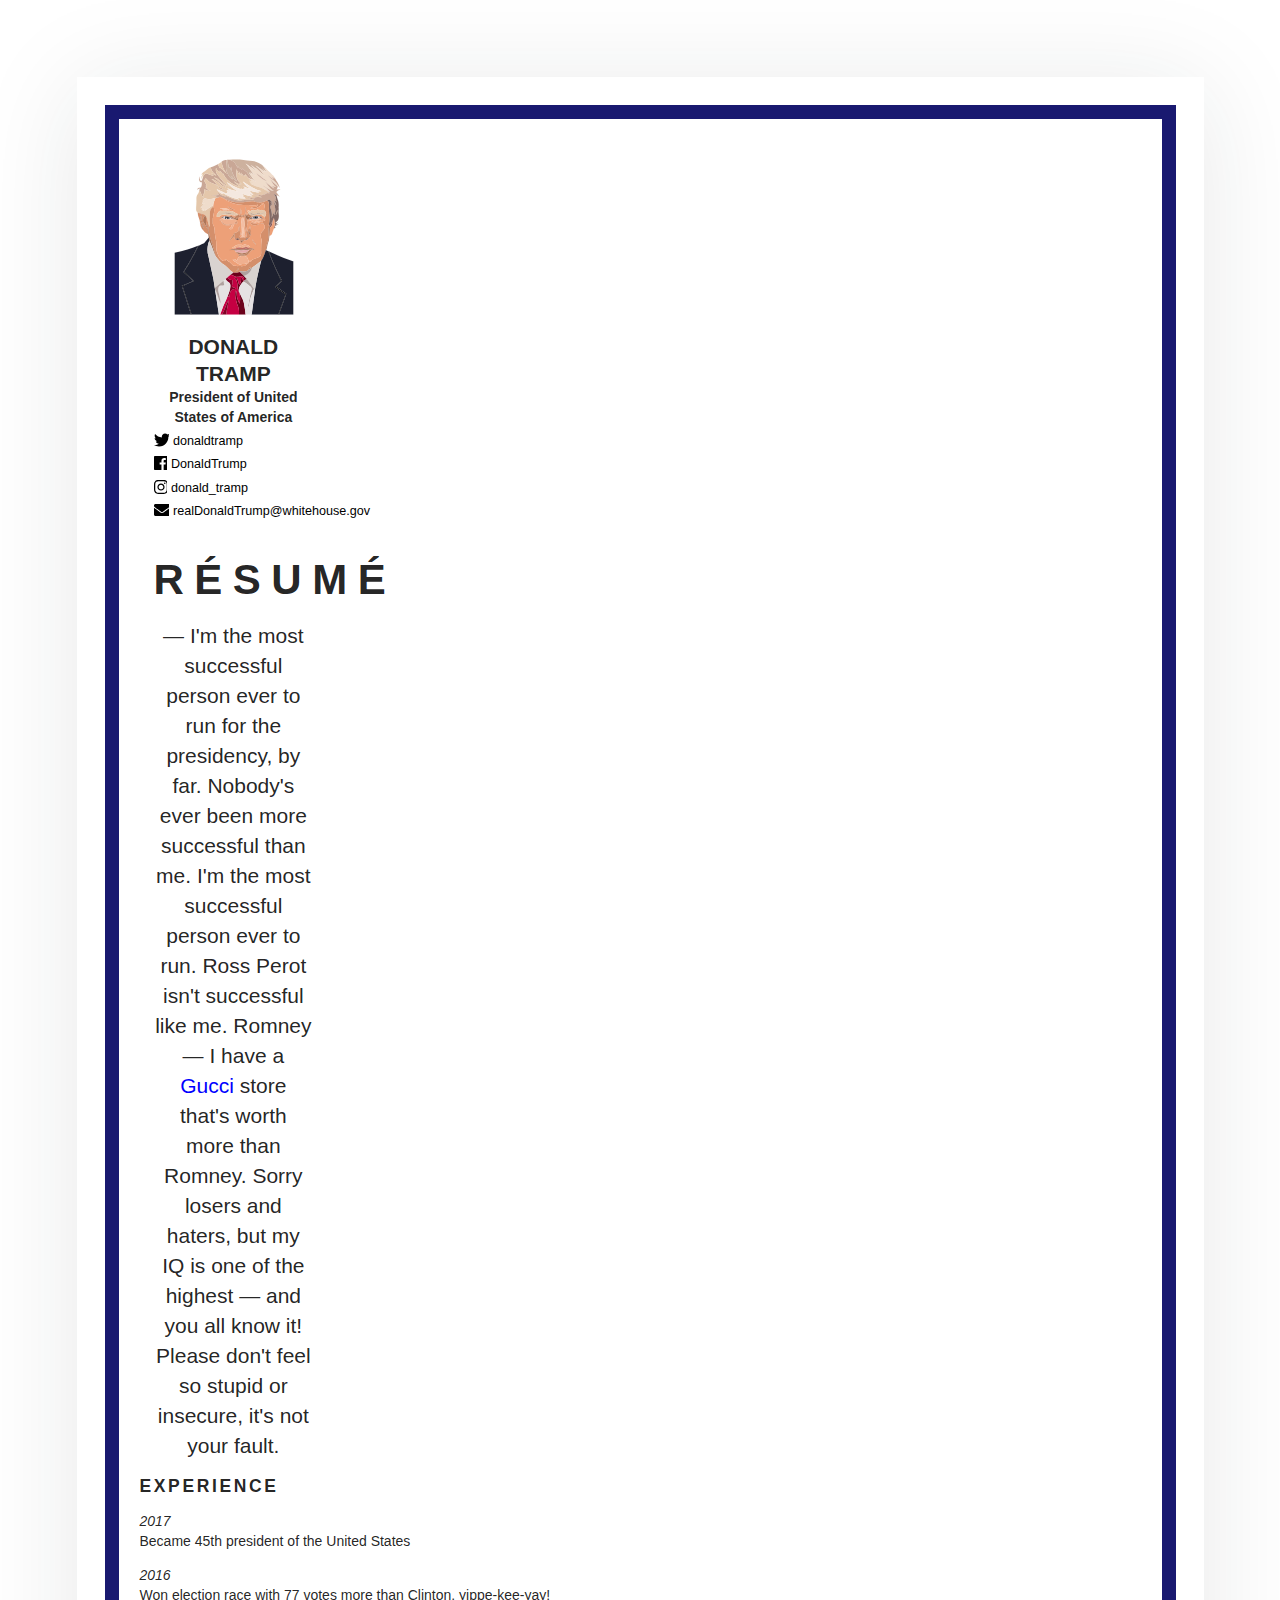
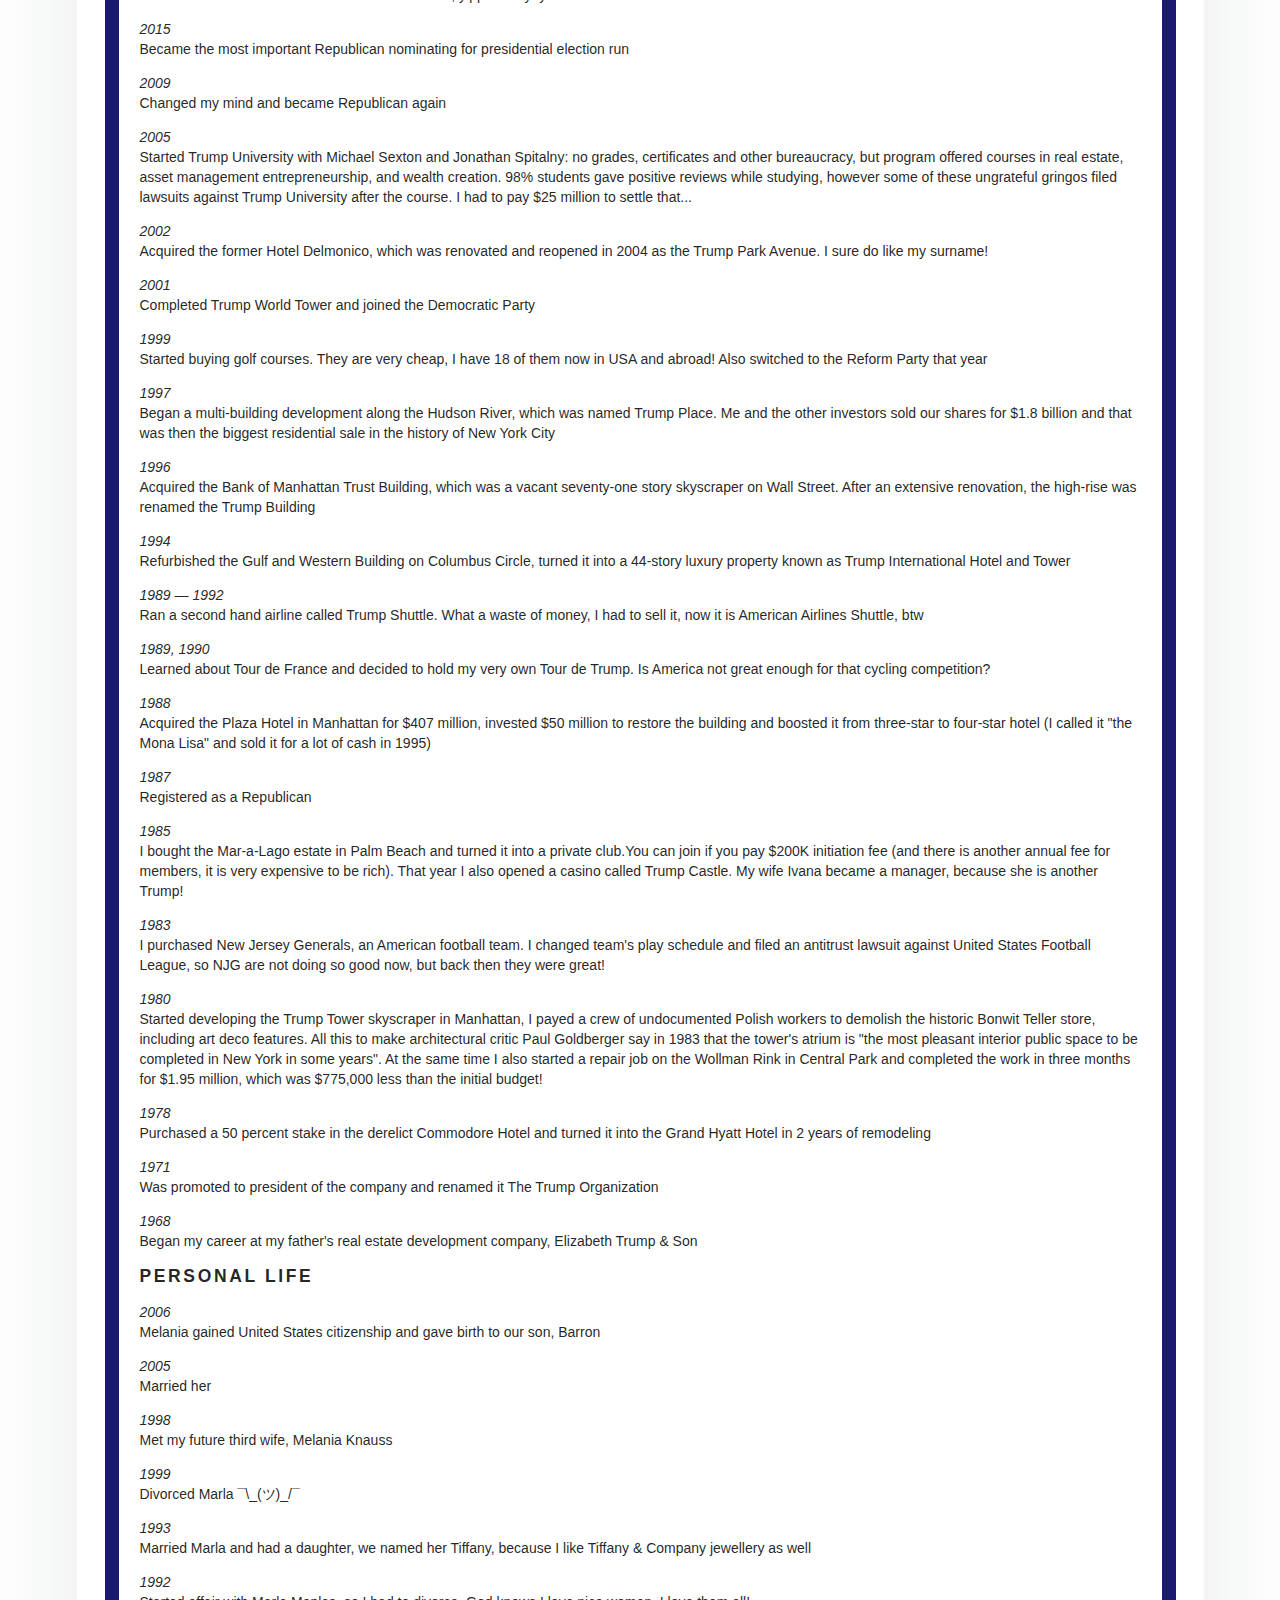
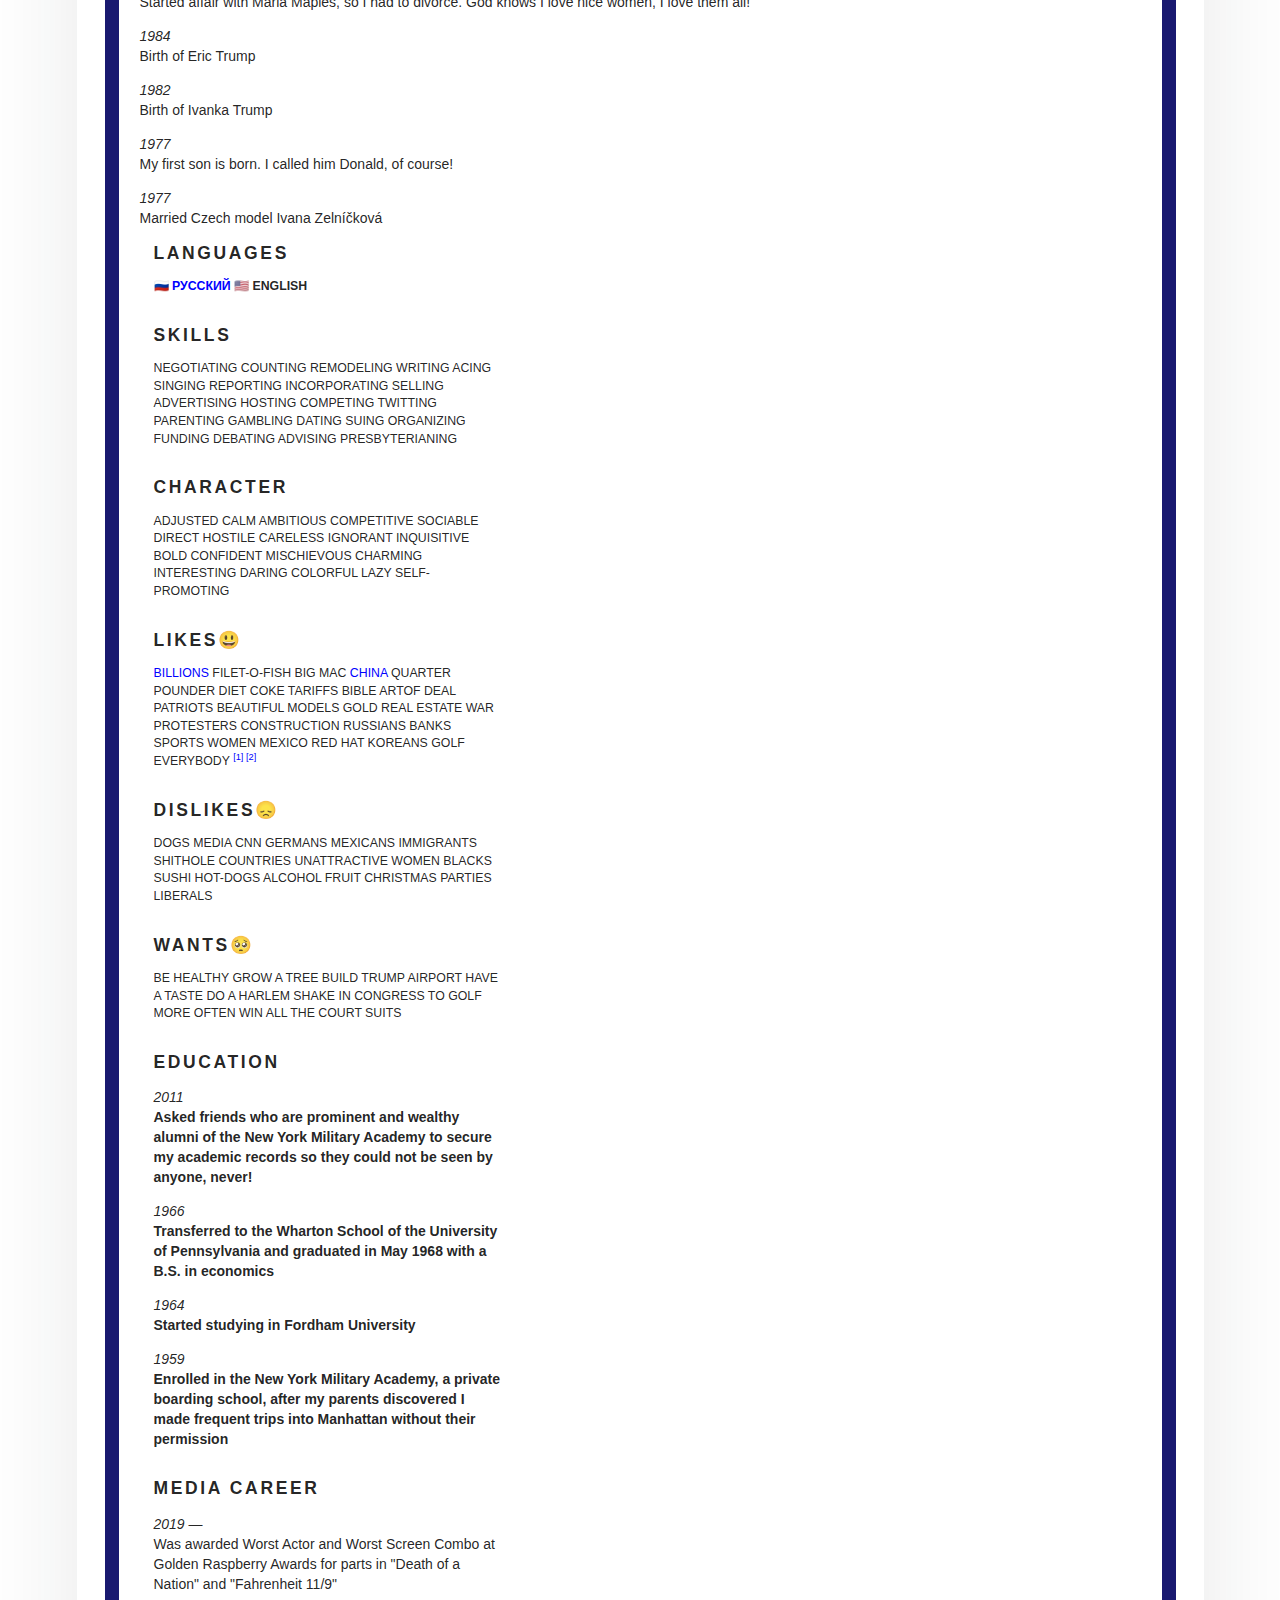
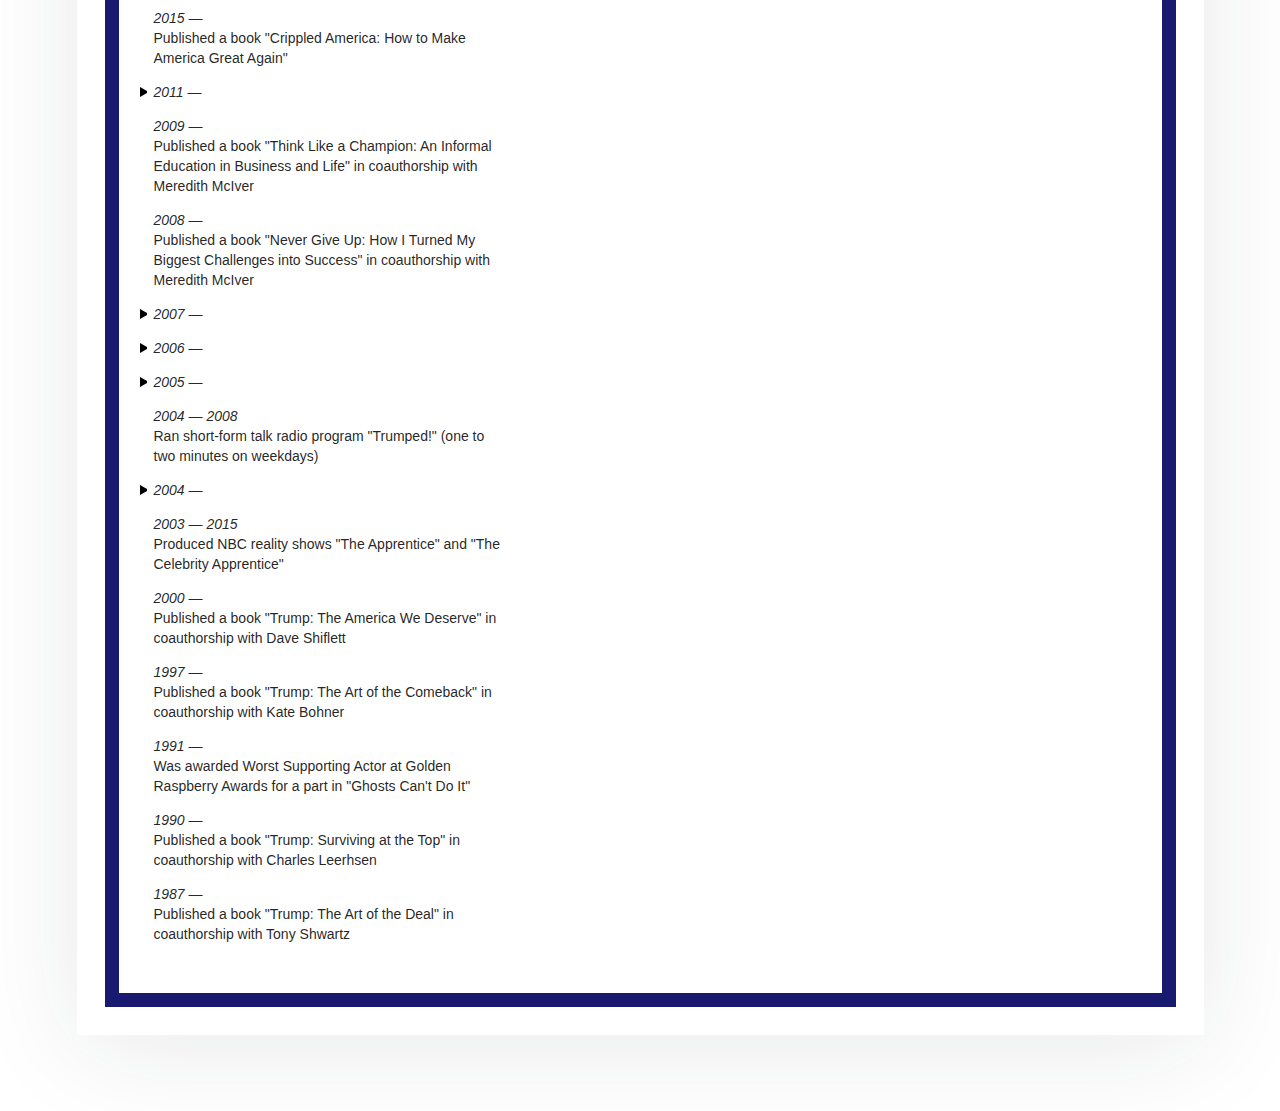
==== commit f2ab9ca8: "update index.html" ====
--- a/index.html
+++ b/index.html
@@ -23,14 +23,15 @@
                 <div class="row">
                     <div class="three wide center aligned column">
                         <!-- Avatar -->
+                        <div class="avatar-wrapper">
+                                    <object class="avatar" data="assets/images/avatar3.svg" role="img"
+                                            aria-label="My profile picture"></object>
+                                </div>
                       <div class="thirteen wide column">
                         <div class="stackable grid">
                             <div class="sixteen wide column">
                                 <!-- Name, job, contacts -->
-                                <div class="avatar-wrapper">
-                                    <object class="avatar" data="assets/images/avatar3.svg" role="img"
-                                            aria-label="My profile picture"></object>
-                                </div>
+                                
                                 <h1 class="name">Donald Tramp</h1>
                                 <div class="job"><strong>President of United States of America</strong></div>
                                 <ul class="contacts">
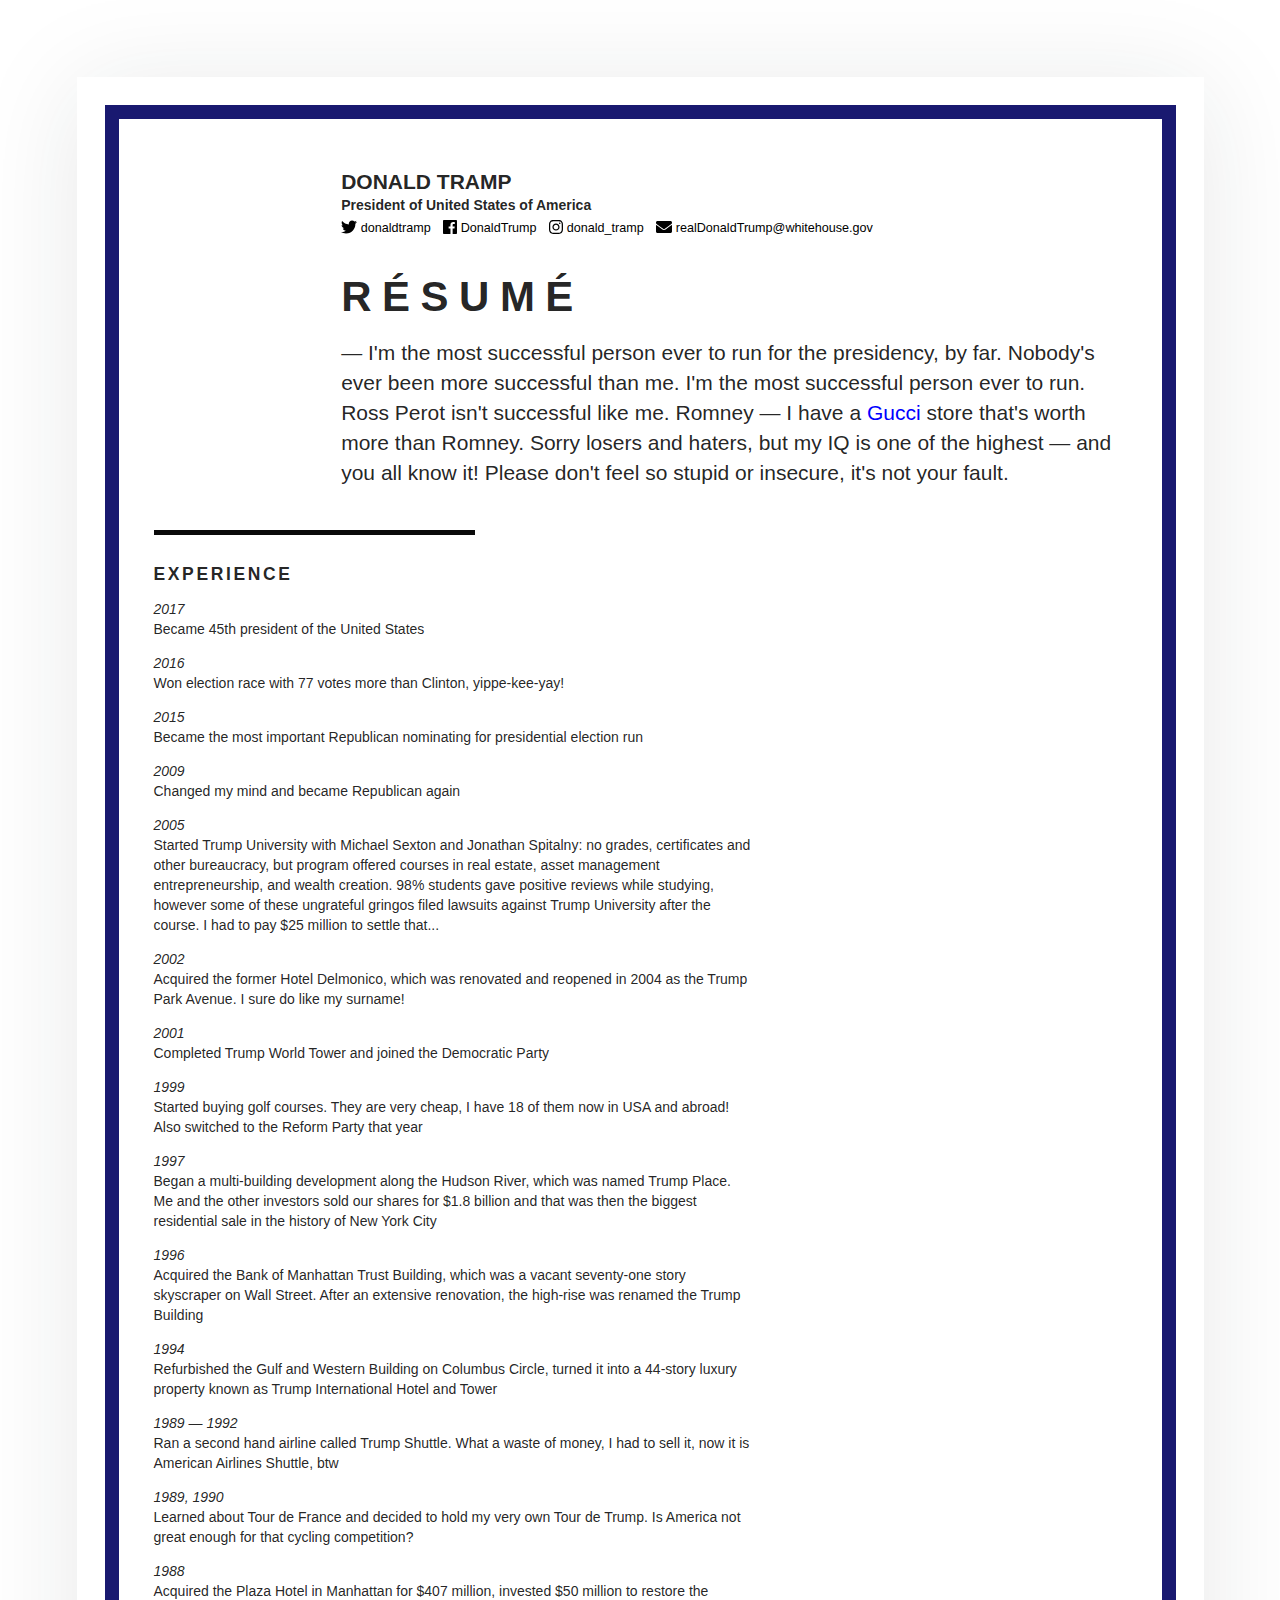
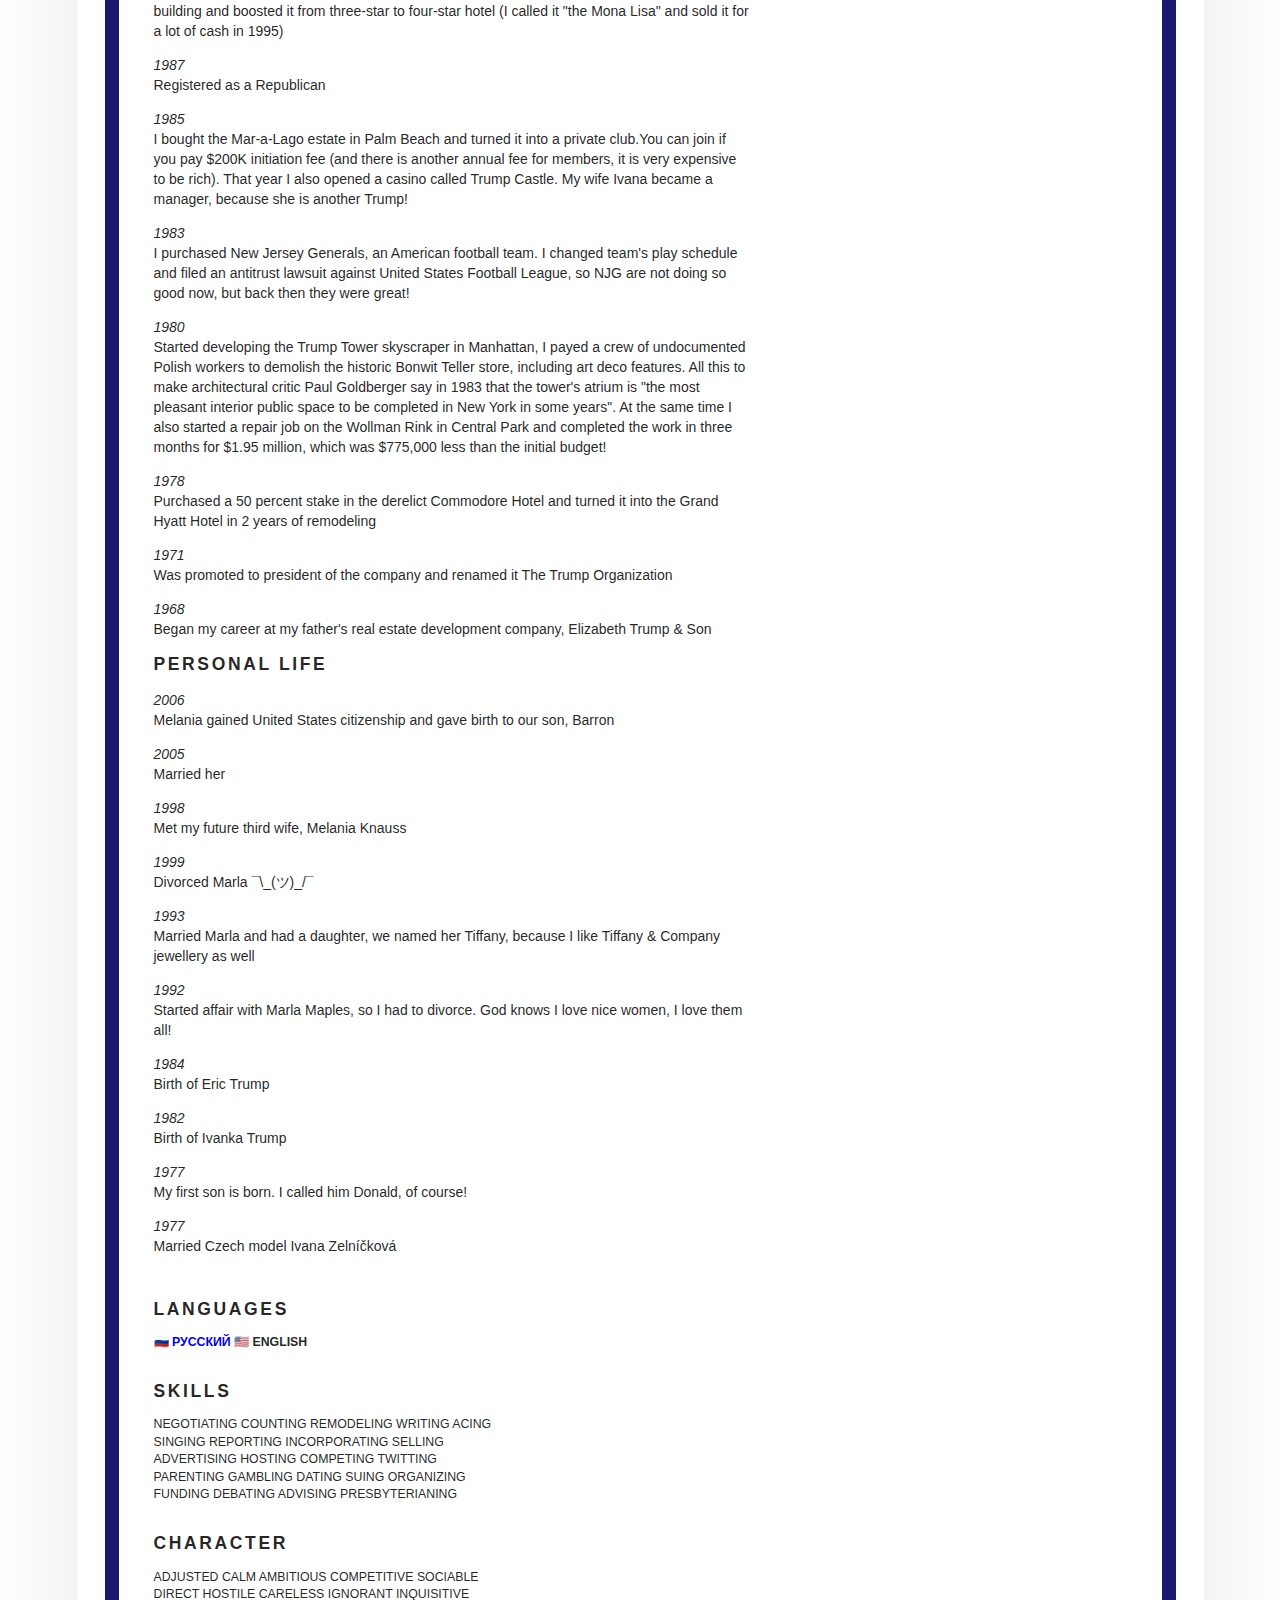
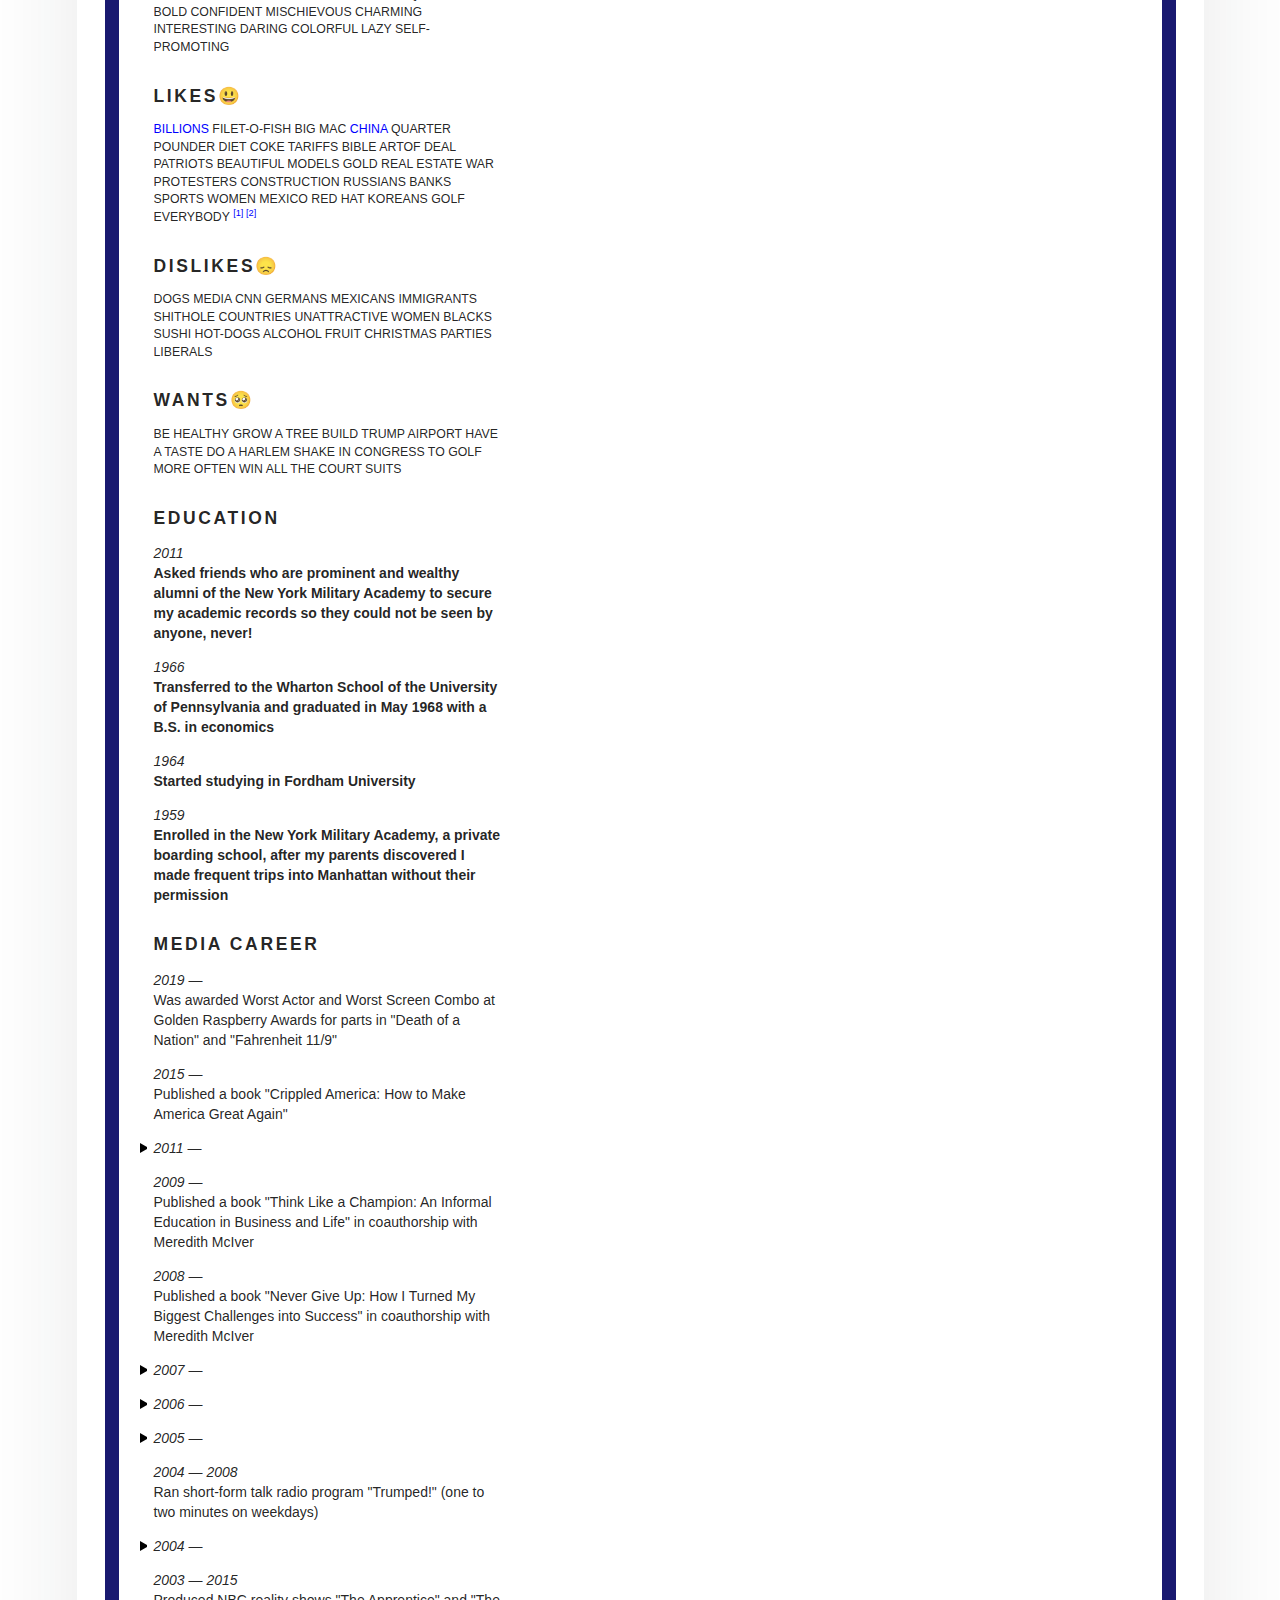
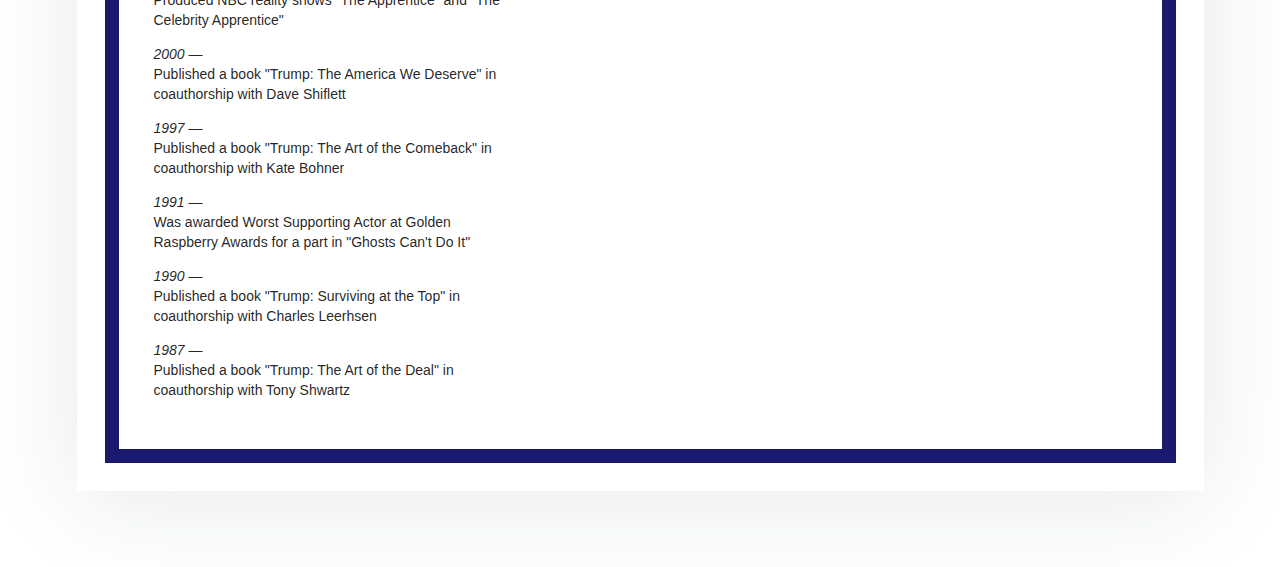
==== commit 5c504f51: "update index.html" ====
--- a/index.html
+++ b/index.html
@@ -23,15 +23,11 @@
                 <div class="row">
                     <div class="three wide center aligned column">
                         <!-- Avatar -->
-                        <div class="avatar-wrapper">
-                                    <object class="avatar" data="assets/images/avatar3.svg" role="img"
-                                            aria-label="My profile picture"></object>
-                                </div>
-                      <div class="thirteen wide column">
+                    </div>
+                    <div class="thirteen wide column">
                         <div class="stackable grid">
                             <div class="sixteen wide column">
                                 <!-- Name, job, contacts -->
-                                
                                 <h1 class="name">Donald Tramp</h1>
                                 <div class="job"><strong>President of United States of America</strong></div>
                                 <ul class="contacts">
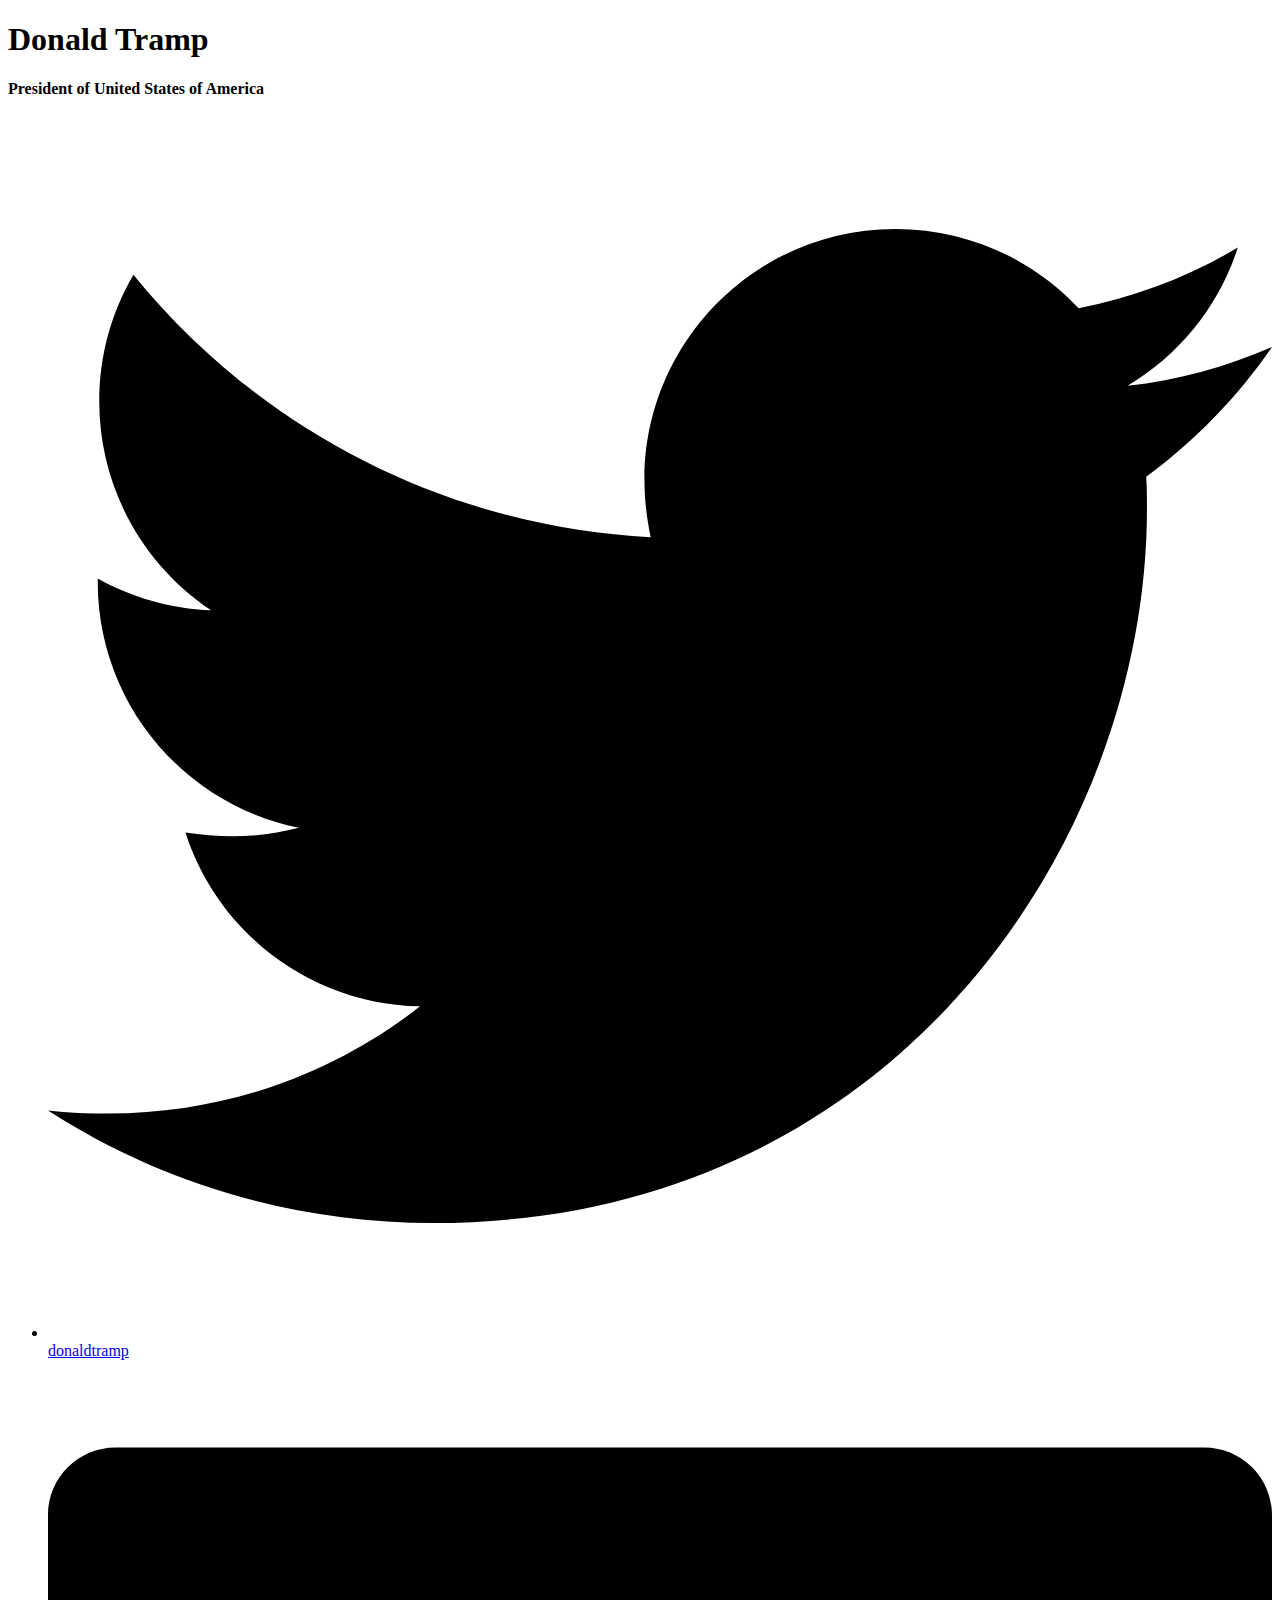
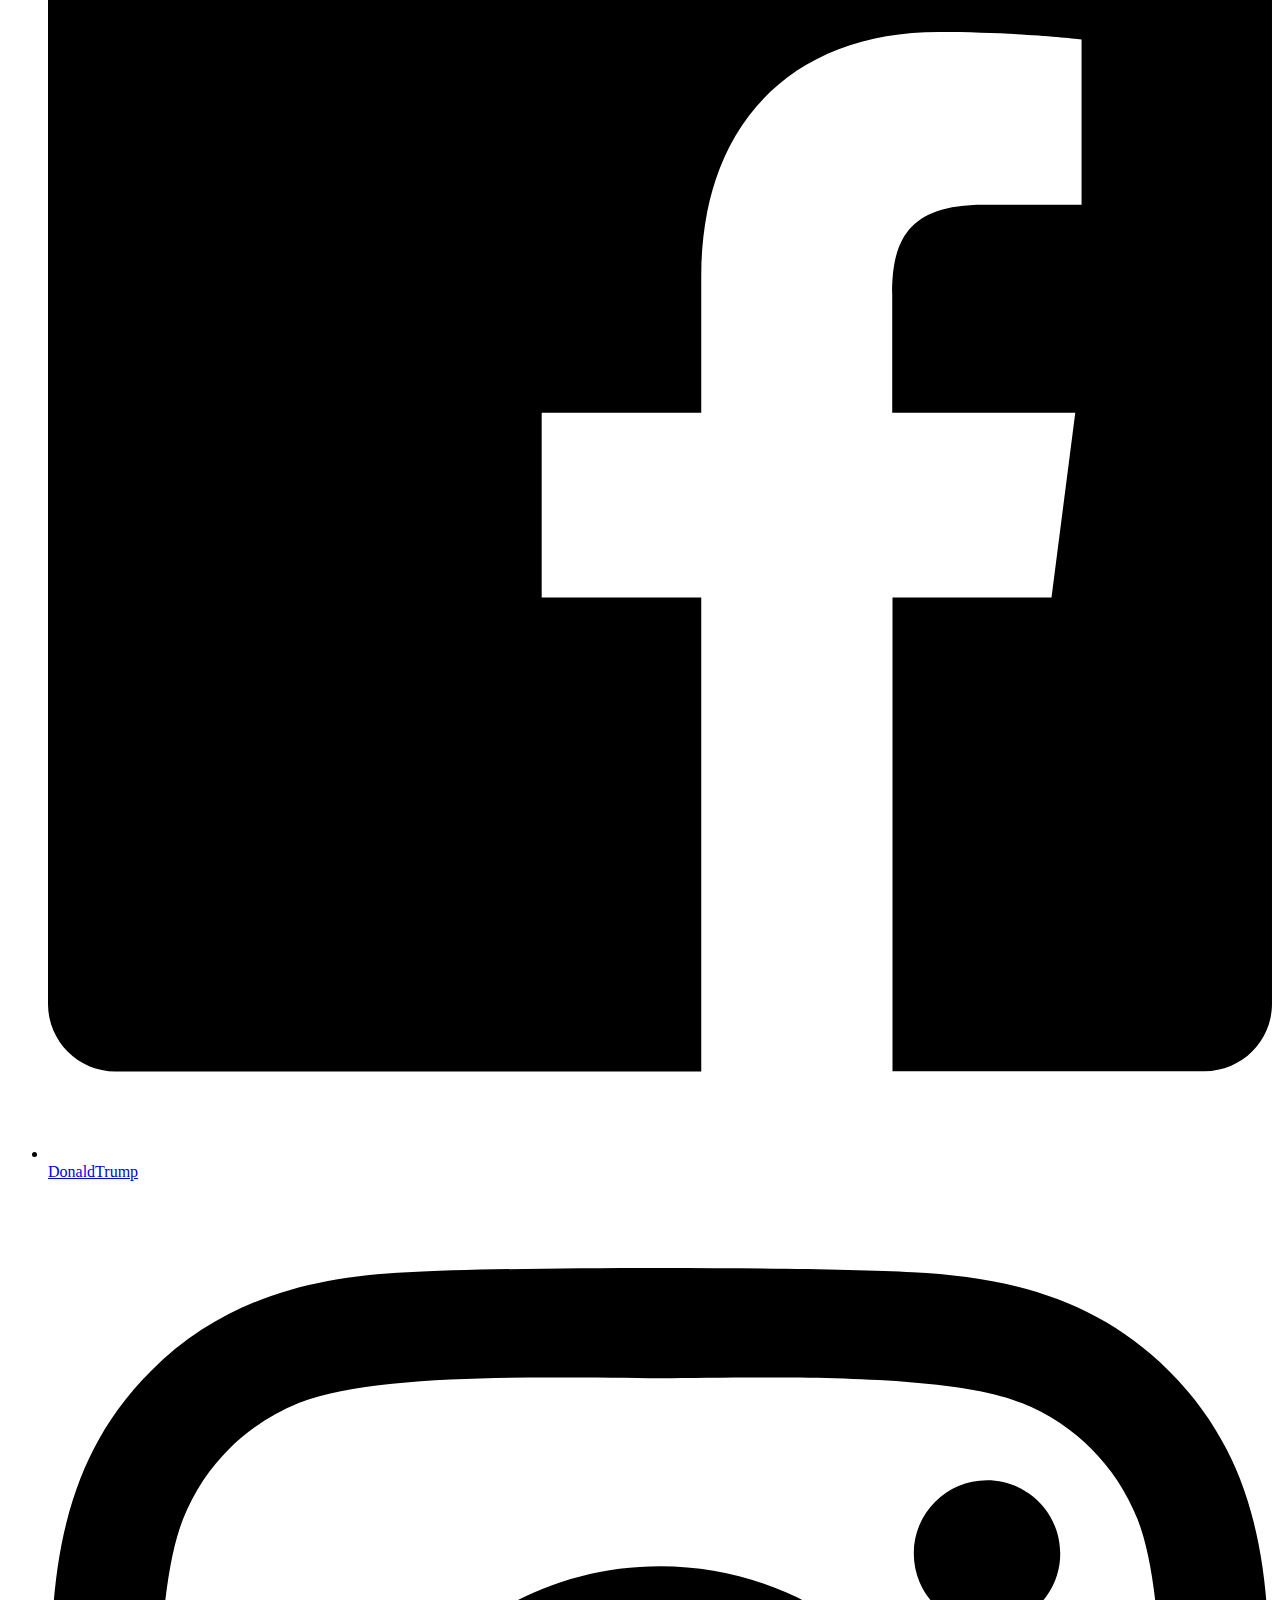
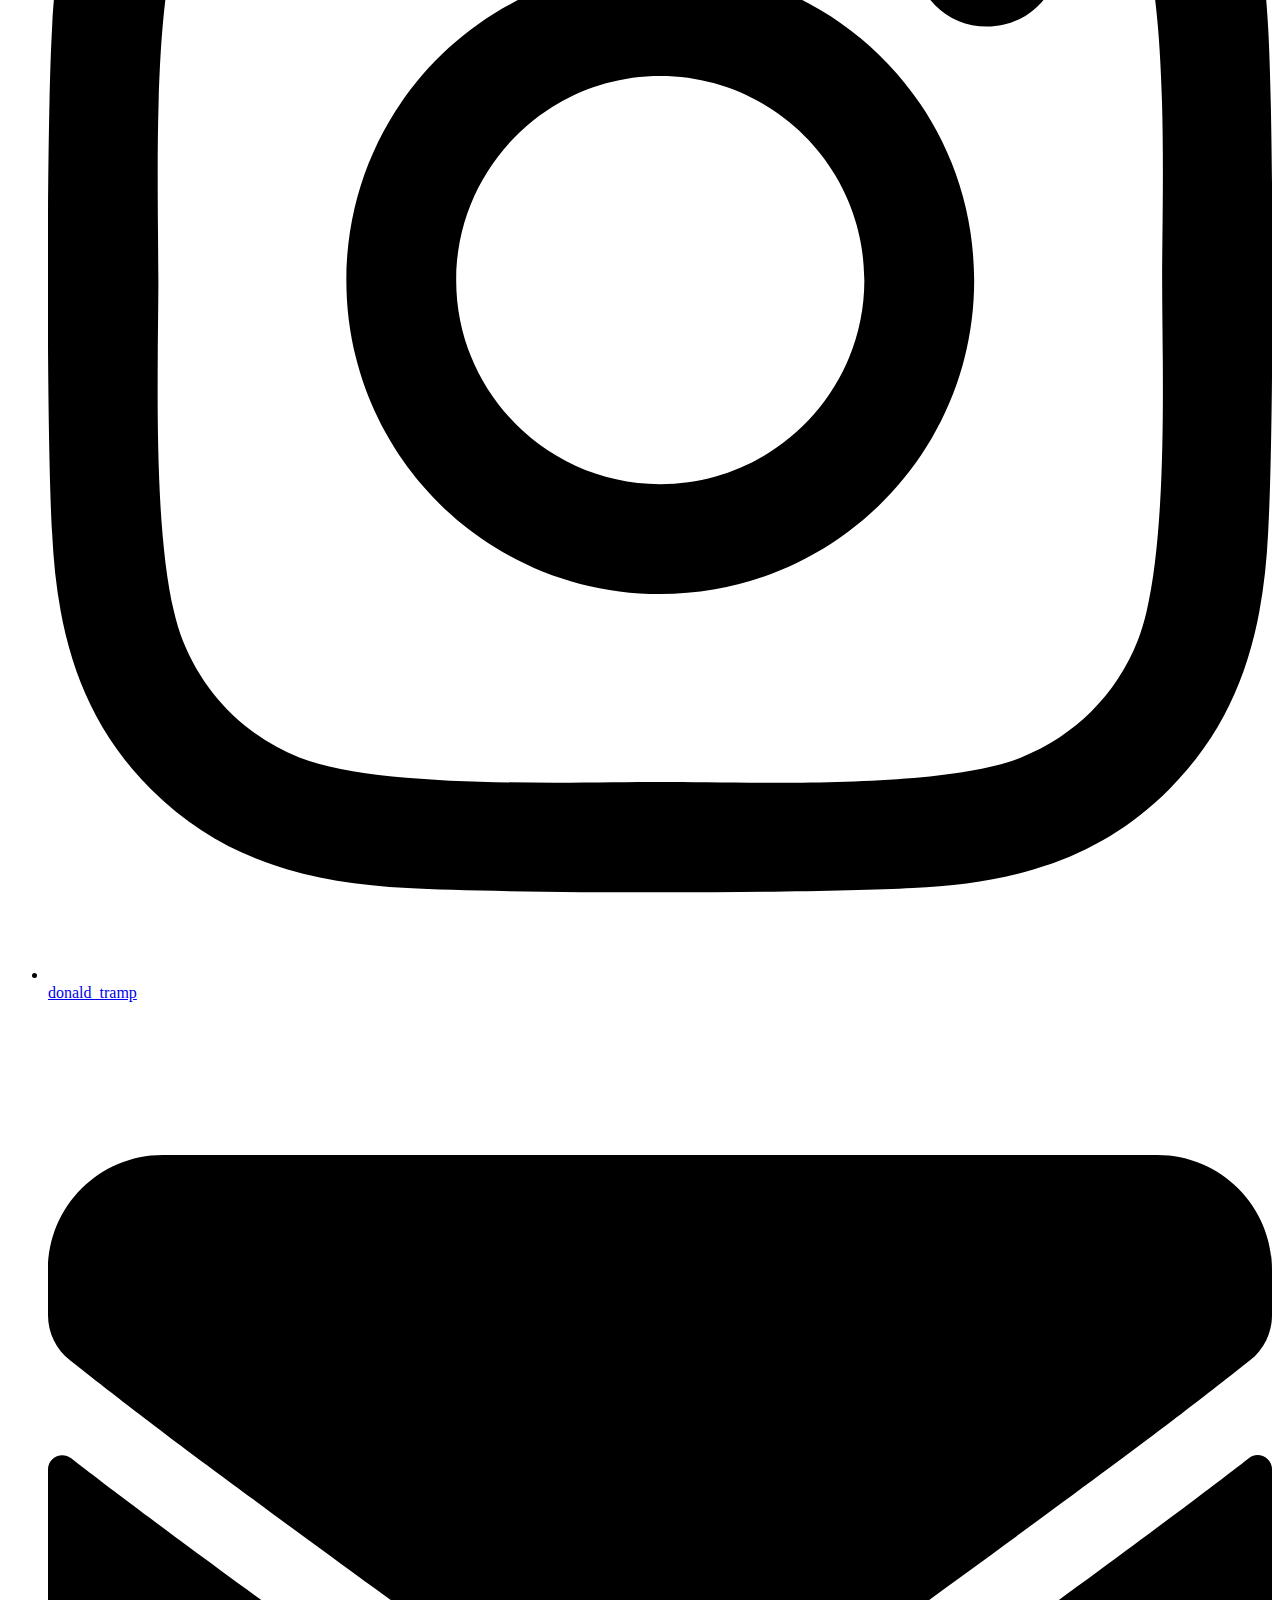
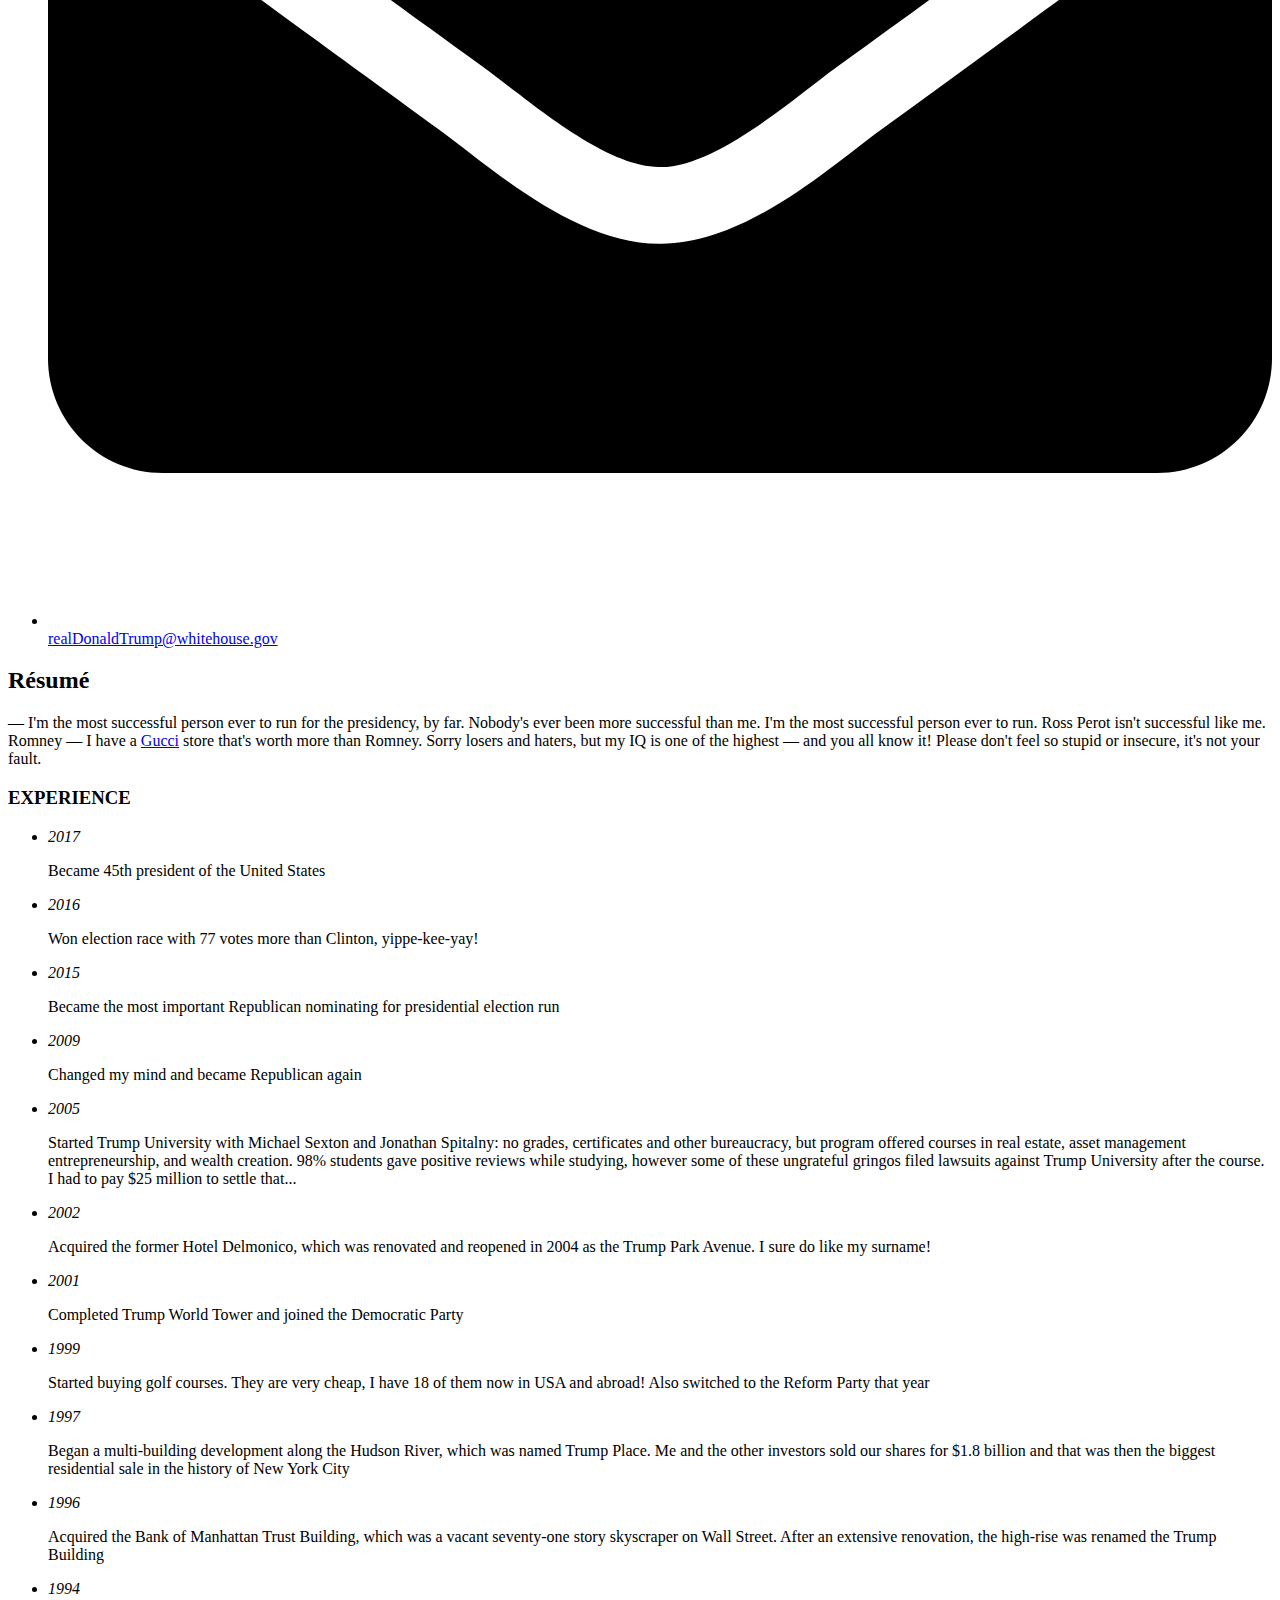
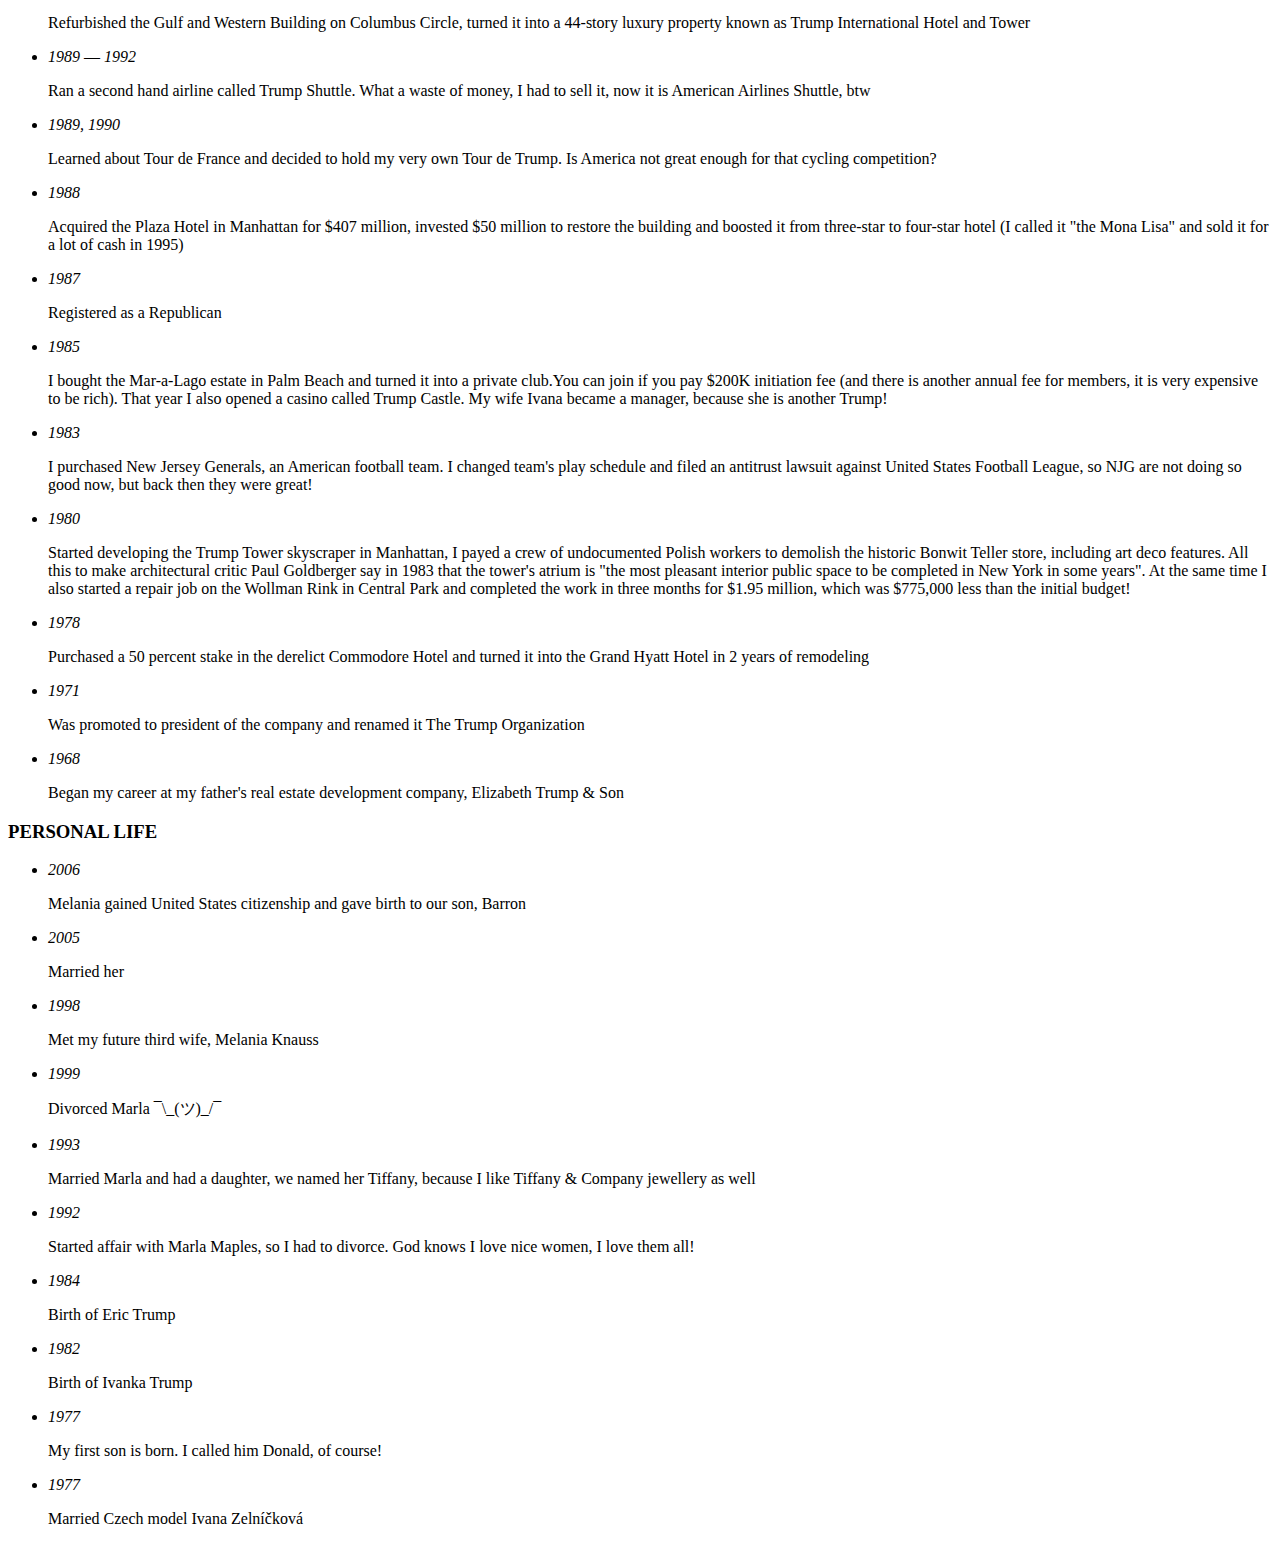
==== commit 3a6be64c: "Update indax.html" ====
--- a/index.html
+++ b/index.html
@@ -1,477 +1,263 @@
 <!DOCTYPE html>
 <html>
 <head>
-
-    <meta charset="UTF-8"/>
-    <meta name="viewport" content="width=device-width, initial-scale=1">
-    <meta name="description" content="Donald Trump personal website.">
-    <meta name="google" content="nositelinkssearchbox">
-    <meta name="google" content="notranslate">
-    <meta name="googlebot" content="index,follow">
-    <meta name="robots" content="index,follow">
-    <meta name="subject" content="This is just a résumé.">
-    <title>ДОНАЛЬД ТРАМП</title>
-
-    <link rel="stylesheet" href="assets/stylesheets/base.css">
+	<meta charset="UTF-8" />
+	<title>Résumé</title>
 </head>
-
 <body>
-<main>
-    <article>
-        <div class="page" style="border-color: midnightblue;">
-            <div class="stackable grid">
-                <div class="row">
-                    <div class="three wide center aligned column">
-                        <!-- Avatar -->
-                    </div>
-                    <div class="thirteen wide column">
-                        <div class="stackable grid">
-                            <div class="sixteen wide column">
-                                <!-- Name, job, contacts -->
-                                <h1 class="name">Donald Tramp</h1>
-                                <div class="job"><strong>President of United States of America</strong></div>
-                                <ul class="contacts">
-                                    <li>
-                                        <a href="https://twitter.com/realDonaldTrump" rel="author" class="twitter">
-                                            <svg class="icon" xmlns="http://www.w3.org/2000/svg" viewBox="0 0 512 512">
-                                                <path d="M459.37 151.716c.325 4.548.325 9.097.325 13.645 0 138.72-105.583 298.558-298.558 298.558-59.452 0-114.68-17.219-161.137-47.106 8.447.974 16.568 1.299 25.34 1.299 49.055 0 94.213-16.568 130.274-44.832-46.132-.975-84.792-31.188-98.112-72.772 6.498.974 12.995 1.624 19.818 1.624 9.421 0 18.843-1.3 27.614-3.573-48.081-9.747-84.143-51.98-84.143-102.985v-1.299c13.969 7.797 30.214 12.67 47.431 13.319-28.264-18.843-46.781-51.005-46.781-87.391 0-19.492 5.197-37.36 14.294-52.954 51.655 63.675 129.3 105.258 216.365 109.807-1.624-7.797-2.599-15.918-2.599-24.04 0-57.828 46.782-104.934 104.934-104.934 30.213 0 57.502 12.67 76.67 33.137 23.715-4.548 46.456-13.32 66.599-25.34-7.798 24.366-24.366 44.833-46.132 57.827 21.117-2.273 41.584-8.122 60.426-16.243-14.292 20.791-32.161 39.308-52.628 54.253z"/>
-                                            </svg>
-                                            <span>donaldtramp</span>
-                                        </a>
-                                    </li>
-                                    <li>
-                                        <a href="https://www.fb.com/DonaldTrump" rel="author" class="facebook">
-                                            <svg class="icon" xmlns="http://www.w3.org/2000/svg" viewBox="0 0 448 512">
-                                                <path d="M448 56.7v398.5c0 13.7-11.1 24.7-24.7 24.7H309.1V306.5h58.2l8.7-67.6h-67v-43.2c0-19.6 5.4-32.9 33.5-32.9h35.8v-60.5c-6.2-.8-27.4-2.7-52.2-2.7-51.6 0-87 31.5-87 89.4v49.9h-58.4v67.6h58.4V480H24.7C11.1 480 0 468.9 0 455.3V56.7C0 43.1 11.1 32 24.7 32h398.5c13.7 0 24.8 11.1 24.8 24.7z"/>
-                                            </svg>
-                                            <span>DonaldTrump</span>
-                                        </a>
-                                    </li>
-                                    <li>
-                                        <a href="https://www.instagram.com/realDonaldTrump/" rel="author"
-                                           class="instagram">
-                                            <svg class="icon" xmlns="http://www.w3.org/2000/svg" viewBox="0 0 448 512">
-                                                <path d="M224.1 141c-63.6 0-114.9 51.3-114.9 114.9s51.3 114.9 114.9 114.9S339 319.5 339 255.9 287.7 141 224.1 141zm0 189.6c-41.1 0-74.7-33.5-74.7-74.7s33.5-74.7 74.7-74.7 74.7 33.5 74.7 74.7-33.6 74.7-74.7 74.7zm146.4-194.3c0 14.9-12 26.8-26.8 26.8-14.9 0-26.8-12-26.8-26.8s12-26.8 26.8-26.8 26.8 12 26.8 26.8zm76.1 27.2c-1.7-35.9-9.9-67.7-36.2-93.9-26.2-26.2-58-34.4-93.9-36.2-37-2.1-147.9-2.1-184.9 0-35.8 1.7-67.6 9.9-93.9 36.1s-34.4 58-36.2 93.9c-2.1 37-2.1 147.9 0 184.9 1.7 35.9 9.9 67.7 36.2 93.9s58 34.4 93.9 36.2c37 2.1 147.9 2.1 184.9 0 35.9-1.7 67.7-9.9 93.9-36.2 26.2-26.2 34.4-58 36.2-93.9 2.1-37 2.1-147.8 0-184.8zM398.8 388c-7.8 19.6-22.9 34.7-42.6 42.6-29.5 11.7-99.5 9-132.1 9s-102.7 2.6-132.1-9c-19.6-7.8-34.7-22.9-42.6-42.6-11.7-29.5-9-99.5-9-132.1s-2.6-102.7 9-132.1c7.8-19.6 22.9-34.7 42.6-42.6 29.5-11.7 99.5-9 132.1-9s102.7-2.6 132.1 9c19.6 7.8 34.7 22.9 42.6 42.6 11.7 29.5 9 99.5 9 132.1s2.7 102.7-9 132.1z"/>
-                                            </svg>
-                                            <span>donald_tramp</span>
-                                        </a>
-                                    </li>
-                                    <li>
-                                        <a href="realDonaldTrump@whitehouse.gov" rel="author" class="mail">
-                                            <svg class="icon" xmlns="http://www.w3.org/2000/svg" viewBox="0 0 512 512">
-                                                <path d="M502.3 190.8c3.9-3.1 9.7-.2 9.7 4.7V400c0 26.5-21.5 48-48 48H48c-26.5 0-48-21.5-48-48V195.6c0-5 5.7-7.8 9.7-4.7 22.4 17.4 52.1 39.5 154.1 113.6 21.1 15.4 56.7 47.8 92.2 47.6 35.7.3 72-32.8 92.3-47.6 102-74.1 131.6-96.3 154-113.7zM256 320c23.2.4 56.6-29.2 73.4-41.4 132.7-96.3 142.8-104.7 173.4-128.7 5.8-4.5 9.2-11.5 9.2-18.9v-19c0-26.5-21.5-48-48-48H48C21.5 64 0 85.5 0 112v19c0 7.4 3.4 14.3 9.2 18.9 30.6 23.9 40.7 32.4 173.4 128.7 16.8 12.2 50.2 41.8 73.4 41.4z"/>
-                                            </svg>
-                                            <span>realDonaldTrump@whitehouse.gov</span>
-                                        </a>
-                                    </li>
-                                </ul>
-                            </div>
-                            <div class="sixteen wide mobile only column">
-                                <div class="divider"></div>
-                            </div>
-                            <div class="sixteen wide column">
-                                <!-- Intro -->
-                                <h2>Résumé</h2>
-                                <p>&#x2014 I'm the most successful person ever to run for the presidency, by far.
-                                    Nobody's ever been more successful than me. I'm the most successful person ever to
-                                    run. Ross Perot isn't successful like me. Romney ― I have a
-                                    <a href="https://www.gucci.com/int/en/" rel="external">Gucci</a> store that's
-                                    worth more than Romney. Sorry losers and haters, but my IQ is one of the highest ―
-                                    and you all know it! Please don't feel so stupid or insecure, it's not your fault.
-                                </p>
-                            </div>
-                        </div>
-                    </div>
-                </div>
-                <div class="row">
-                    <div class="sixteen wide column">
-                        <div class="fat divider"></div>
-                    </div>
-                </div>
-                <div class="row">
-                    <div class="ten wide column">
-                        <!-- Experience -->
-                        <h3>EXPERIENCE</h3>
-                        <ul class="timeline">
-                            <li>
-                                <p><em>2017</em></p>
-                                <p>Became 45th president of the United States</p>
-                            </li>
-                            <li>
-                                <p><em>2016</em></p>
-                                <p>Won election race with 77 votes more than Clinton, yippe-kee-yay!</p>
-                            </li>
-                            <li>
-                                <p><em>2015</em></p>
-                                <p>Became the most important Republican nominating for presidential election run</p>
-                            </li>
-                            <li>
-                                <p><em>2009</em></p>
-                                <p>Changed my mind and became Republican again</p>
-                            </li>
-                            <li>
-                                <p><em>2005</em></p>
-                                <p>Started Trump University with Michael Sexton and Jonathan Spitalny: no grades,
-                                    certificates and other bureaucracy, but program offered courses in real estate,
-                                    asset management entrepreneurship, and wealth creation. 98% students gave positive
-                                    reviews while studying, however some of these ungrateful gringos filed lawsuits
-                                    against Trump University after the course. I had to pay $25 million to settle
-                                    that...</p>
-                            </li>
-                            <li>
-                                <p><em>2002</em></p>
-                                <p>Acquired the former Hotel Delmonico, which was renovated and reopened in 2004 as the
-                                    Trump Park Avenue. I sure do like my surname!</p>
-                            </li>
-                            <li>
-                                <p><em>2001</em></p>
-                                <p>Completed Trump World Tower and joined the Democratic Party</p>
-                            </li>
-                            <li>
-                                <p><em>1999</em></p>
-                                <p>Started buying golf courses. They are very cheap, I have 18 of them now in USA and
-                                    abroad! Also switched to the Reform Party that year</p>
-                            </li>
-                            <li>
-                                <p><em>1997</em></p>
-                                <p>Began a multi-building development along the Hudson River, which was named Trump
-                                    Place. Me and the other investors sold our shares for $1.8 billion and that was then
-                                    the biggest residential sale in the history of New York City</p>
-                            </li>
-                            <li>
-                                <p><em>1996</em></p>
-                                <p>Acquired the Bank of Manhattan Trust Building, which was a vacant seventy-one story
-                                    skyscraper on Wall Street. After an extensive renovation, the high-rise was renamed
-                                    the Trump Building</p>
-                            </li>
-                            <li>
-                                <p><em>1994</em></p>
-                                <p>Refurbished the Gulf and Western Building on Columbus Circle, turned it into a
-                                    44-story luxury property known as Trump International Hotel and Tower</p>
-                            </li>
-                            <li>
-                                <p><em>1989 ― 1992</em></p>
-                                <p>Ran a second hand airline called Trump Shuttle. What a waste of money, I had to sell
-                                    it, now it is American Airlines Shuttle, btw</p>
-                            </li>
-                            <li>
-                                <p><em>1989, 1990</em></p>
-                                <p>Learned about Tour de France and decided to hold my very own Tour de Trump. Is
-                                    America not great enough for that cycling competition?</p>
-                            </li>
-                            <li>
-                                <p><em>1988</em></p>
-                                <p>Acquired the Plaza Hotel in Manhattan for $407 million, invested $50 million to
-                                    restore the building and boosted it from three-star to four-star hotel (I called it
-                                    "the Mona Lisa" and sold it for a lot of cash in 1995)</p>
-                            </li>
-                            <li>
-                                <p><em>1987</em></p>
-                                <p>Registered as a Republican</p>
-                            </li>
-                            <li>
-                                <p><em>1985</em></p>
-                                <p>I bought the Mar-a-Lago estate in Palm Beach and turned it into a private club.You
-                                    can join if you pay $200K initiation fee (and there is another annual fee for
-                                    members, it is very expensive to be rich). That year I also opened a casino called
-                                    Trump Castle. My wife Ivana became a manager, because she is another Trump!</p>
-                            </li>
-                            <li>
-                                <p><em>1983</em></p>
-                                <p>I purchased New Jersey Generals, an American football team. I changed team's play
-                                    schedule and filed an antitrust lawsuit against United States Football League, so
-                                    NJG are not doing so good now, but back then they were great!</p>
-                            </li>
-                            <li>
-                                <p><em>1980</em></p>
-                                <p>Started developing the Trump Tower skyscraper in Manhattan, I payed a crew of
-                                    undocumented Polish workers to demolish the historic Bonwit Teller store, including
-                                    art deco features. All this to make architectural critic Paul Goldberger say in 1983
-                                    that the tower's atrium is "the most pleasant interior public space to be completed
-                                    in New York in some years". At the same time I also started a repair job on the
-                                    Wollman Rink in Central Park and completed the work in three months for $1.95
-                                    million, which was $775,000 less than the initial budget!</p>
-                            </li>
-                            <li>
-                                <p><em>1978</em></p>
-                                <p>Purchased a 50 percent stake in the derelict Commodore Hotel and turned it into the
-                                    Grand Hyatt Hotel in 2 years of remodeling</p>
-                            </li>
-                            <li>
-                                <p><em>1971</em></p>
-                                <p>Was promoted to president of the company and renamed it The Trump Organization</p>
-                            </li>
-                            <li>
-                                <p><em>1968</em></p>
-                                <p>Began my career at my father's real estate development company, Elizabeth Trump &
-                                    Son</p>
-                            </li>
-                        </ul>
-                        <h3>PERSONAL LIFE</h3>
-                        <ul class="timeline">
-                            <li>
-                                <p><em>2006</em></p>
-                                <p>Melania gained United States citizenship and gave birth to our son, Barron</p>
-                            </li>
-                            <li>
-                                <p><em>2005</em></p>
-                                <p>Married her</p>
-                            </li>
-                            <li>
-                                <p><em>1998</em></p>
-                                <p>Met my future third wife, Melania Knauss</p>
-                            </li>
-                            <li>
-                                <p><em>1999</em></p>
-                                <p>Divorced Marla ¯\_(ツ)_/¯</p>
-                            </li>
-                            <li>
-                                <p><em>1993</em></p>
-                                <p>Married Marla and had a daughter, we named her Tiffany, because I like Tiffany &
-                                    Company jewellery as well</p>
-                            </li>
-                            <li>
-                                <p><em>1992</em></p>
-                                <p>Started affair with Marla Maples, so I had to divorce. God knows I love nice women, I
-                                    love them all!</p>
-                            </li>
-                            <li>
-                                <p><em>1984</em></p>
-                                <p>Birth of Eric Trump</p>
-                            </li>
-                            <li>
-                                <p><em>1982</em></p>
-                                <p>Birth of Ivanka Trump</p>
-                            </li>
-                            <li>
-                                <p><em>1977</em></p>
-                                <p>My first son is born. I called him Donald, of course!</p>
-                            </li>
-                            <li>
-                                <p><em>1977</em></p>
-                                <p>Married Czech model Ivana Zelníčková</p>
-                            </li>
-                        </ul>
-                    </div>
-                </div>
-                <div class="six wide column">
-                    <!-- Languages -->
-                    <section>
-                        <h3>LANGUAGES</h3>
-                        <p class="tags small">
-                            <a href="index_ru.html" hreflang="ru" rel="alternate" class="language" lang="ru">&#x1f1f7;&#x1f1fa;
-                                <span>РУССКИЙ</span></a>
-                            <span class="language" lang="en">&#x1f1fa;&#x1f1f8; ENGLISH</span>
-                        </p>
-                    </section>
-                    <!-- Skills -->
-                    <section>
-                        <h3>SKILLS</h3>
-                        <p class="tags small">NEGOTIATING COUNTING REMODELING WRITING ACING SINGING REPORTING
-                            INCORPORATING SELLING ADVERTISING HOSTING COMPETING TWITTING PARENTING GAMBLING DATING
-                            SUING ORGANIZING FUNDING DEBATING ADVISING PRESBYTERIANING</p>
-                    </section>
-                    <!-- Character -->
-                    <section>
-                        <h3>CHARACTER</h3>
-                        <p class="tags small">ADJUSTED CALM AMBITIOUS COMPETITIVE SOCIABLE DIRECT HOSTILE CARELESS
-                            IGNORANT INQUISITIVE BOLD CONFIDENT MISCHIEVOUS CHARMING INTERESTING DARING COLORFUL
-                            LAZY SELF-PROMOTING</p>
-                    </section>
-                    <!-- Likes -->
-                    <section>
-                        <h3>LIKES&#x1f603;</h3>
-                        <p class="tags small">
-                            <a href="https://www.youtube.com/watch?v=u_aLESDql1U" rel="nofollow">BILLIONS</a>
-                            FILET-O-FISH BIG MAC
-                            <a href="https://www.youtube.com/watch?v=RDrfE9I8_hs" rel="nofollow">CHINA</a>
-                            QUARTER POUNDER DIET COKE TARIFFS BIBLE ARTOF DEAL PATRIOTS BEAUTIFUL MODELS GOLD REAL
-                            ESTATE WAR PROTESTERS CONSTRUCTION RUSSIANS BANKS SPORTS WOMEN MEXICO RED HAT KOREANS
-                            GOLF EVERYBODY
-                            <sup><a href="https://www.youtube.com/watch?v=0f9ysmciWUk" rel="nofollow">[1]</a> <a
-                                    href="https://www.youtube.com/watch?v=TTdmKaXAfAs" rel="nofollow">[2]</a></sup>
-                        </p>
-                    </section>
-                    <!-- Dislikes -->
-                    <section>
-                        <h3>Dislikes&#x1f61e;</h3>
-                        <p class="tags small">
-                            DOGS MEDIA CNN GERMANS MEXICANS IMMIGRANTS SHITHOLE COUNTRIES UNATTRACTIVE WOMEN BLACKS
-                            SUSHI HOT-DOGS ALCOHOL FRUIT CHRISTMAS PARTIES LIBERALS</p>
-                    </section>
-                    <!-- Wants -->
-                    <section>
-                        <h3>WANTS&#x1f97a;</h3>
-                        <p class="tags small bulleted">
-                            BE HEALTHY GROW A TREE BUILD TRUMP AIRPORT HAVE A TASTE DO A HARLEM SHAKE IN CONGRESS TO
-                            GOLF MORE OFTEN WIN ALL THE COURT SUITS</p>
-                    </section>
-                    <!-- Education -->
-                    <section>
-                        <h3>EDUCATION</h3>
-                        <ul class="timeline">
-                            <li>
-                                <div><em>2011</em></div>
-                                <div><strong>Asked friends who are prominent and wealthy alumni of the New York
-                                    Military Academy to secure my academic records so they could not be seen by
-                                    anyone, never!</strong></div>
-                            </li>
-                            <li>
-                                <div><em>1966</em></div>
-                                <div><strong>Transferred to the Wharton School of the University of Pennsylvania and
-                                    graduated in May 1968 with a B.S. in economics</strong></div>
-                            </li>
-                            <li>
-                                <div><em>1964</em></div>
-                                <div><strong>Started studying in Fordham University</strong></div>
-                            </li>
-                            <li>
-                                <div><em>1959</em></div>
-                                <div><strong>Enrolled in the New York Military Academy, a private boarding school,
-                                    after my parents discovered I made frequent trips into Manhattan without their
-                                    permission</strong></div>
-                            </li>
-                        </ul>
-                    </section>
-                    <!-- Articles -->
-                    <section>
-                        <h3>MEDIA CAREER</h3>
-                        <ul class="timeline">
-                            <li>
-                                <p><em>2019 &#x2014</em></p>
-                                <p>Was awarded Worst Actor and Worst Screen Combo at Golden Raspberry Awards for
-                                    parts in "Death of a Nation" and "Fahrenheit 11/9"</p>
-                            </li>
-                            <li>
-                                <p><em>2015 &#x2014</em></p>
-                                <p>Published a book "Crippled America: How to Make America Great Again"</p>
-                            </li>
-                            <li class="details">
-                                <input type="checkbox" id="event2011">
-                                <label for="event2011" class="summary"><em>2011 &#x2014 </em></label>
-                                <div>
-                                    <ul>
-                                        <li>Published a book "Time to Get Tough: Making America #1 Again" in
-                                            coauthorship with Wynton Hall, Peter Schweizer and Meredith McIver
-                                        </li>
-                                        <li>Published a book "Midas Touch: Why Some Entrepreneurs Get Rich – And Why
-                                            Most Don't" in coauthorship with Robert Kiyosaki
-                                        </li>
-                                        <li>Published a book "Trump Tower" in coauthorship with Jeffrey Robinson
-                                        </li>
-                                    </ul>
-                                </div>
-                            </li>
-                            <li>
-                                <p><em>2009 &#x2014 </em></p>
-                                <p>Published a book "Think Like a Champion: An Informal Education in Business and
-                                    Life" in coauthorship with Meredith McIver</p>
-                            </li>
-                            <li>
-                                <p><em>2008 &#x2014</em></p>
-                                <p>Published a book "Never Give Up: How I Turned My Biggest Challenges into Success"
-                                    in coauthorship with Meredith McIver</p>
-                            </li>
-                            <li class="details">
-                                <input type="checkbox" id="event_2007">
-                                <label for="event_2007" class="summary"><em>2007 &#x2014 </em></label>
-                                <div>
-                                    <ul>
-                                        <li>Published a book "Think Big and Kick Ass" in coauthorship with Bill
-                                            Zanker
-                                        </li>
-                                        <li>Received a star on the Hollywood Walk of Fame for being producer of Miss
-                                            Universe pageant
-                                        </li>
-                                    </ul>
-                                </div>
-                            </li>
-                            <li class="details">
-                                <input type="checkbox" id="event_2006">
-                                <label for="event_2006" class="summary"><em>2006 &#x2014 </em></label>
-                                <div>
-                                    <ul>
-                                        <li>Published a book "Why We Want You to Be Rich" in coauthorship with
-                                            Meredith McIver and Robert Kiyosaki
-                                        </li>
-                                        <li>Published a book "How to Build a Fortune: Your Plan for Success From the
-                                            World's Most Famous Businessman"
-                                        </li>
-                                        <li>Published a book "The Best Real Estate Advice I Ever Received: 100 Top
-                                            Experts Share Their Strategies"
-                                        </li>
-                                        <li>Published a book "Trump 101: The Way to Success" in coauthorship with
-                                            Meredith McIver
-                                        </li>
-                                    </ul>
-                                </div>
-                            </li>
-                            <li class="details">
-                                <input type="checkbox" id="event_2005">
-                                <label for="event_2005" class="summary"><em>2005 &#x2014</em></label>
-                                <div>
-                                    <ul>
-                                        <li>Published a book "The Best Golf Advice I Ever Received"</li>
-                                        <li>Performed a song with Megan Mullally at the 57th Primetime Emmy Awards
-                                        </li>
-                                    </ul>
-                                </div>
-                            </li>
-                            <li>
-                                <p><em>2004 &#x2014 2008</em></p>
-                                <p>Ran short-form talk radio program "Trumped!" (one to two minutes on weekdays)</p>
-                            </li>
-                            <li class="details">
-                                <input type="checkbox" id="event_2004">
-                                <label for="event_2004" class="summary"><em>2004 &#x2014</em></label>
-                                <div>
-                                    <ul>
-                                        <li>Published a book "Trump: How to Get Rich" in coauthorship with Meredith
-                                            McIver
-                                        </li>
-                                        <li>Published a book "The Best Golf Advice I Ever Received"</li>
-                                        <li>Published a book "Think Like a Billionaire: Everything You Need to Know
-                                            About Success, Real Estate, and Life" in coauthorship with Meredith
-                                            McIver
-                                        </li>
-                                    </ul>
-                                </div>
-                            </li>
-                            <li>
-                                <p><em>2003 &#x2014 2015</em></p>
-                                <p>Produced NBC reality shows "The Apprentice" and "The Celebrity Apprentice"</p>
-                            </li>
-                            <li>
-                                <p><em>2000 &#x2014</em></p>
-                                <p>Published a book "Trump: The America We Deserve" in coauthorship with Dave
-                                    Shiflett</p>
-                            </li>
-                            <li>
-                                <p><em>1997 &#x2014</em></p>
-                                <p>Published a book "Trump: The Art of the Comeback" in coauthorship with Kate
-                                    Bohner</p>
-                            </li>
-                            <li>
-                                <p><em>1991 &#x2014</em></p>
-                                <p>Was awarded Worst Supporting Actor at Golden Raspberry Awards for a part in
-                                    "Ghosts Can't Do It"</p>
-                            </li>
-                            <li>
-                                <p><em>1990 &#x2014</em></p>
-                                <p>Published a book "Trump: Surviving at the Top" in coauthorship with Charles
-                                    Leerhsen</p>
-                            </li>
-                            <li>
-                                <p><em>1987 &#x2014</em></p>
-                                <p>Published a book "Trump: The Art of the Deal" in coauthorship with Tony
-                                    Shwartz</p>
-                            </li>
-                        </ul>
-                    </section>
-                </div>
-            </div>
-        </div>
-    </article>
+	<main>
+		<article>
+			<div class="page" style="border-color: midnightblue;">
+				<div class="stackable grid">
+					<div class="row">
+						<div class="three wide center aligned column">
+							<!-- Avatar -->
+						</div>
+						<div class="thirteen wide column">
+							<div class="stackable grid">
+								<div class="sixteen wide column">
+									<!-- Name, job, contacts -->
+									
+									<h1 class="name">Donald Tramp</h1>
+									<div class="job"><strong>President of United States of America</strong></div>
+									<ul class="contacts">
+										<li>
+											<a href="https://twitter.com/realDonaldTrump" rel="author" class="twitter">
+												<svg class="icon" xmlns="http://www.w3.org/2000/svg" viewBox="0 0 512 512">
+													<path d="M459.37 151.716c.325 4.548.325 9.097.325 13.645 0 138.72-105.583 298.558-298.558 298.558-59.452 0-114.68-17.219-161.137-47.106 8.447.974 16.568 1.299 25.34 1.299 49.055 0 94.213-16.568 130.274-44.832-46.132-.975-84.792-31.188-98.112-72.772 6.498.974 12.995 1.624 19.818 1.624 9.421 0 18.843-1.3 27.614-3.573-48.081-9.747-84.143-51.98-84.143-102.985v-1.299c13.969 7.797 30.214 12.67 47.431 13.319-28.264-18.843-46.781-51.005-46.781-87.391 0-19.492 5.197-37.36 14.294-52.954 51.655 63.675 129.3 105.258 216.365 109.807-1.624-7.797-2.599-15.918-2.599-24.04 0-57.828 46.782-104.934 104.934-104.934 30.213 0 57.502 12.67 76.67 33.137 23.715-4.548 46.456-13.32 66.599-25.34-7.798 24.366-24.366 44.833-46.132 57.827 21.117-2.273 41.584-8.122 60.426-16.243-14.292 20.791-32.161 39.308-52.628 54.253z"/>
+												</svg>
+												<span>donaldtramp</span>
+											</a>
+										</li>
+										<li>
+											<a href="https://www.fb.com/DonaldTrump" rel="author" class="facebook">
+												<svg class="icon" xmlns="http://www.w3.org/2000/svg" viewBox="0 0 448 512">
+													<path d="M448 56.7v398.5c0 13.7-11.1 24.7-24.7 24.7H309.1V306.5h58.2l8.7-67.6h-67v-43.2c0-19.6 5.4-32.9 33.5-32.9h35.8v-60.5c-6.2-.8-27.4-2.7-52.2-2.7-51.6 0-87 31.5-87 89.4v49.9h-58.4v67.6h58.4V480H24.7C11.1 480 0 468.9 0 455.3V56.7C0 43.1 11.1 32 24.7 32h398.5c13.7 0 24.8 11.1 24.8 24.7z"/>
+												</svg>
+												<span>DonaldTrump</span>
+											</a>
+										</li>
+										<li>
+											<a href="https://www.instagram.com/realDonaldTrump/" rel="author"
+											class="instagram">
+											<svg class="icon" xmlns="http://www.w3.org/2000/svg" viewBox="0 0 448 512">
+												<path d="M224.1 141c-63.6 0-114.9 51.3-114.9 114.9s51.3 114.9 114.9 114.9S339 319.5 339 255.9 287.7 141 224.1 141zm0 189.6c-41.1 0-74.7-33.5-74.7-74.7s33.5-74.7 74.7-74.7 74.7 33.5 74.7 74.7-33.6 74.7-74.7 74.7zm146.4-194.3c0 14.9-12 26.8-26.8 26.8-14.9 0-26.8-12-26.8-26.8s12-26.8 26.8-26.8 26.8 12 26.8 26.8zm76.1 27.2c-1.7-35.9-9.9-67.7-36.2-93.9-26.2-26.2-58-34.4-93.9-36.2-37-2.1-147.9-2.1-184.9 0-35.8 1.7-67.6 9.9-93.9 36.1s-34.4 58-36.2 93.9c-2.1 37-2.1 147.9 0 184.9 1.7 35.9 9.9 67.7 36.2 93.9s58 34.4 93.9 36.2c37 2.1 147.9 2.1 184.9 0 35.9-1.7 67.7-9.9 93.9-36.2 26.2-26.2 34.4-58 36.2-93.9 2.1-37 2.1-147.8 0-184.8zM398.8 388c-7.8 19.6-22.9 34.7-42.6 42.6-29.5 11.7-99.5 9-132.1 9s-102.7 2.6-132.1-9c-19.6-7.8-34.7-22.9-42.6-42.6-11.7-29.5-9-99.5-9-132.1s-2.6-102.7 9-132.1c7.8-19.6 22.9-34.7 42.6-42.6 29.5-11.7 99.5-9 132.1-9s102.7-2.6 132.1 9c19.6 7.8 34.7 22.9 42.6 42.6 11.7 29.5 9 99.5 9 132.1s2.7 102.7-9 132.1z"/>
+											</svg>
+											<span>donald_tramp</span>
+										</a>
+									</li>
+									<li>
+										<a href="realDonaldTrump@whitehouse.gov" rel="author" class="mail">
+											<svg class="icon" xmlns="http://www.w3.org/2000/svg" viewBox="0 0 512 512">
+												<path d="M502.3 190.8c3.9-3.1 9.7-.2 9.7 4.7V400c0 26.5-21.5 48-48 48H48c-26.5 0-48-21.5-48-48V195.6c0-5 5.7-7.8 9.7-4.7 22.4 17.4 52.1 39.5 154.1 113.6 21.1 15.4 56.7 47.8 92.2 47.6 35.7.3 72-32.8 92.3-47.6 102-74.1 131.6-96.3 154-113.7zM256 320c23.2.4 56.6-29.2 73.4-41.4 132.7-96.3 142.8-104.7 173.4-128.7 5.8-4.5 9.2-11.5 9.2-18.9v-19c0-26.5-21.5-48-48-48H48C21.5 64 0 85.5 0 112v19c0 7.4 3.4 14.3 9.2 18.9 30.6 23.9 40.7 32.4 173.4 128.7 16.8 12.2 50.2 41.8 73.4 41.4z"/>
+											</svg>
+											<span>realDonaldTrump@whitehouse.gov</span>
+										</a>
+									</li>
+								</ul>
+							</div>
+							<div class="sixteen wide mobile only column">
+								<div class="divider"></div>
+							</div>
+							<div class="sixteen wide column">
+								<!-- Intro -->
+								<h2>Résumé</h2>
+								<p>&#x2014 I'm the most successful person ever to run for the presidency, by far.
+									Nobody's ever been more successful than me. I'm the most successful person ever to
+									run. Ross Perot isn't successful like me. Romney ― I have a
+									<a href="https://www.gucci.com/int/en/" rel="external">Gucci</a> store that's
+									worth more than Romney. Sorry losers and haters, but my IQ is one of the highest ―
+									and you all know it! Please don't feel so stupid or insecure, it's not your fault.
+								</p>
+							</div>
+						</div>
+					</div>
+				</div>
+				<div class="row">
+					<div class="sixteen wide column">
+						<div class="fat divider"></div>
+					</div>
+				</div>
+				<div class="row">
+					<div class="ten wide column">
+						<!-- Experience -->
+						<h3>EXPERIENCE</h3>
+						<ul class="timeline">
+							<li>
+								<p><em>2017</em></p>
+								<p>Became 45th president of the United States</p>
+							</li>
+							<li>
+								<p><em>2016</em></p>
+								<p>Won election race with 77 votes more than Clinton, yippe-kee-yay!</p>
+							</li>
+							<li>
+								<p><em>2015</em></p>
+								<p>Became the most important Republican nominating for presidential election run</p>
+							</li>
+							<li>
+								<p><em>2009</em></p>
+								<p>Changed my mind and became Republican again</p>
+							</li>
+							<li>
+								<p><em>2005</em></p>
+								<p>Started Trump University with Michael Sexton and Jonathan Spitalny: no grades,
+									certificates and other bureaucracy, but program offered courses in real estate,
+									asset management entrepreneurship, and wealth creation. 98% students gave positive
+									reviews while studying, however some of these ungrateful gringos filed lawsuits
+									against Trump University after the course. I had to pay $25 million to settle
+								that...</p>
+							</li>
+							<li>
+								<p><em>2002</em></p>
+								<p>Acquired the former Hotel Delmonico, which was renovated and reopened in 2004 as the
+								Trump Park Avenue. I sure do like my surname!</p>
+							</li>
+							<li>
+								<p><em>2001</em></p>
+								<p>Completed Trump World Tower and joined the Democratic Party</p>
+							</li>
+							<li>
+								<p><em>1999</em></p>
+								<p>Started buying golf courses. They are very cheap, I have 18 of them now in USA and
+								abroad! Also switched to the Reform Party that year</p>
+							</li>
+							<li>
+								<p><em>1997</em></p>
+								<p>Began a multi-building development along the Hudson River, which was named Trump
+									Place. Me and the other investors sold our shares for $1.8 billion and that was then
+								the biggest residential sale in the history of New York City</p>
+							</li>
+							<li>
+								<p><em>1996</em></p>
+								<p>Acquired the Bank of Manhattan Trust Building, which was a vacant seventy-one story
+									skyscraper on Wall Street. After an extensive renovation, the high-rise was renamed
+								the Trump Building</p>
+							</li>
+							<li>
+								<p><em>1994</em></p>
+								<p>Refurbished the Gulf and Western Building on Columbus Circle, turned it into a
+								44-story luxury property known as Trump International Hotel and Tower</p>
+							</li>
+							<li>
+								<p><em>1989 ― 1992</em></p>
+								<p>Ran a second hand airline called Trump Shuttle. What a waste of money, I had to sell
+								it, now it is American Airlines Shuttle, btw</p>
+							</li>
+							<li>
+								<p><em>1989, 1990</em></p>
+								<p>Learned about Tour de France and decided to hold my very own Tour de Trump. Is
+								America not great enough for that cycling competition?</p>
+							</li>
+							<li>
+								<p><em>1988</em></p>
+								<p>Acquired the Plaza Hotel in Manhattan for $407 million, invested $50 million to
+									restore the building and boosted it from three-star to four-star hotel (I called it
+								"the Mona Lisa" and sold it for a lot of cash in 1995)</p>
+							</li>
+							<li>
+								<p><em>1987</em></p>
+								<p>Registered as a Republican</p>
+							</li>
+							<li>
+								<p><em>1985</em></p>
+								<p>I bought the Mar-a-Lago estate in Palm Beach and turned it into a private club.You
+									can join if you pay $200K initiation fee (and there is another annual fee for
+									members, it is very expensive to be rich). That year I also opened a casino called
+								Trump Castle. My wife Ivana became a manager, because she is another Trump!</p>
+							</li>
+							<li>
+								<p><em>1983</em></p>
+								<p>I purchased New Jersey Generals, an American football team. I changed team's play
+									schedule and filed an antitrust lawsuit against United States Football League, so
+								NJG are not doing so good now, but back then they were great!</p>
+							</li>
+							<li>
+								<p><em>1980</em></p>
+								<p>Started developing the Trump Tower skyscraper in Manhattan, I payed a crew of
+									undocumented Polish workers to demolish the historic Bonwit Teller store, including
+									art deco features. All this to make architectural critic Paul Goldberger say in 1983
+									that the tower's atrium is "the most pleasant interior public space to be completed
+									in New York in some years". At the same time I also started a repair job on the
+									Wollman Rink in Central Park and completed the work in three months for $1.95
+								million, which was $775,000 less than the initial budget!</p>
+							</li>
+							<li>
+								<p><em>1978</em></p>
+								<p>Purchased a 50 percent stake in the derelict Commodore Hotel and turned it into the
+								Grand Hyatt Hotel in 2 years of remodeling</p>
+							</li>
+							<li>
+								<p><em>1971</em></p>
+								<p>Was promoted to president of the company and renamed it The Trump Organization</p>
+							</li>
+							<li>
+								<p><em>1968</em></p>
+								<p>Began my career at my father's real estate development company, Elizabeth Trump &
+								Son</p>
+							</li>
+						</ul>
+						<h3>PERSONAL LIFE</h3>
+						<ul class="timeline">
+							<li>
+								<p><em>2006</em></p>
+								<p>Melania gained United States citizenship and gave birth to our son, Barron</p>
+							</li>
+							<li>
+								<p><em>2005</em></p>
+								<p>Married her</p>
+							</li>
+							<li>
+								<p><em>1998</em></p>
+								<p>Met my future third wife, Melania Knauss</p>
+							</li>
+							<li>
+								<p><em>1999</em></p>
+								<p>Divorced Marla ¯\_(ツ)_/¯</p>
+							</li>
+							<li>
+								<p><em>1993</em></p>
+								<p>Married Marla and had a daughter, we named her Tiffany, because I like Tiffany &
+								Company jewellery as well</p>
+							</li>
+							<li>
+								<p><em>1992</em></p>
+								<p>Started affair with Marla Maples, so I had to divorce. God knows I love nice women, I
+								love them all!</p>
+							</li>
+							<li>
+								<p><em>1984</em></p>
+								<p>Birth of Eric Trump</p>
+							</li>
+							<li>
+								<p><em>1982</em></p>
+								<p>Birth of Ivanka Trump</p>
+							</li>
+							<li>
+								<p><em>1977</em></p>
+								<p>My first son is born. I called him Donald, of course!</p>
+							</li>
+							<li>
+								<p><em>1977</em></p>
+								<p>Married Czech model Ivana Zelníčková</p>
+							</li>
+						</ul>
+					</div>
+				</div>
+				<div class="six wide column">
+					<!-- Languages -->
+					<!-- Skills -->
+					<!-- Character -->
+					<!-- Likes -->
+					<!-- Dislikes -->
+					<!-- Wants -->
+					<!-- Education -->
+					<!-- Articles -->
+				</div>
+			</div>
+		</div>
+	</div>
+</article>
 </main>
 </body>
 </html>
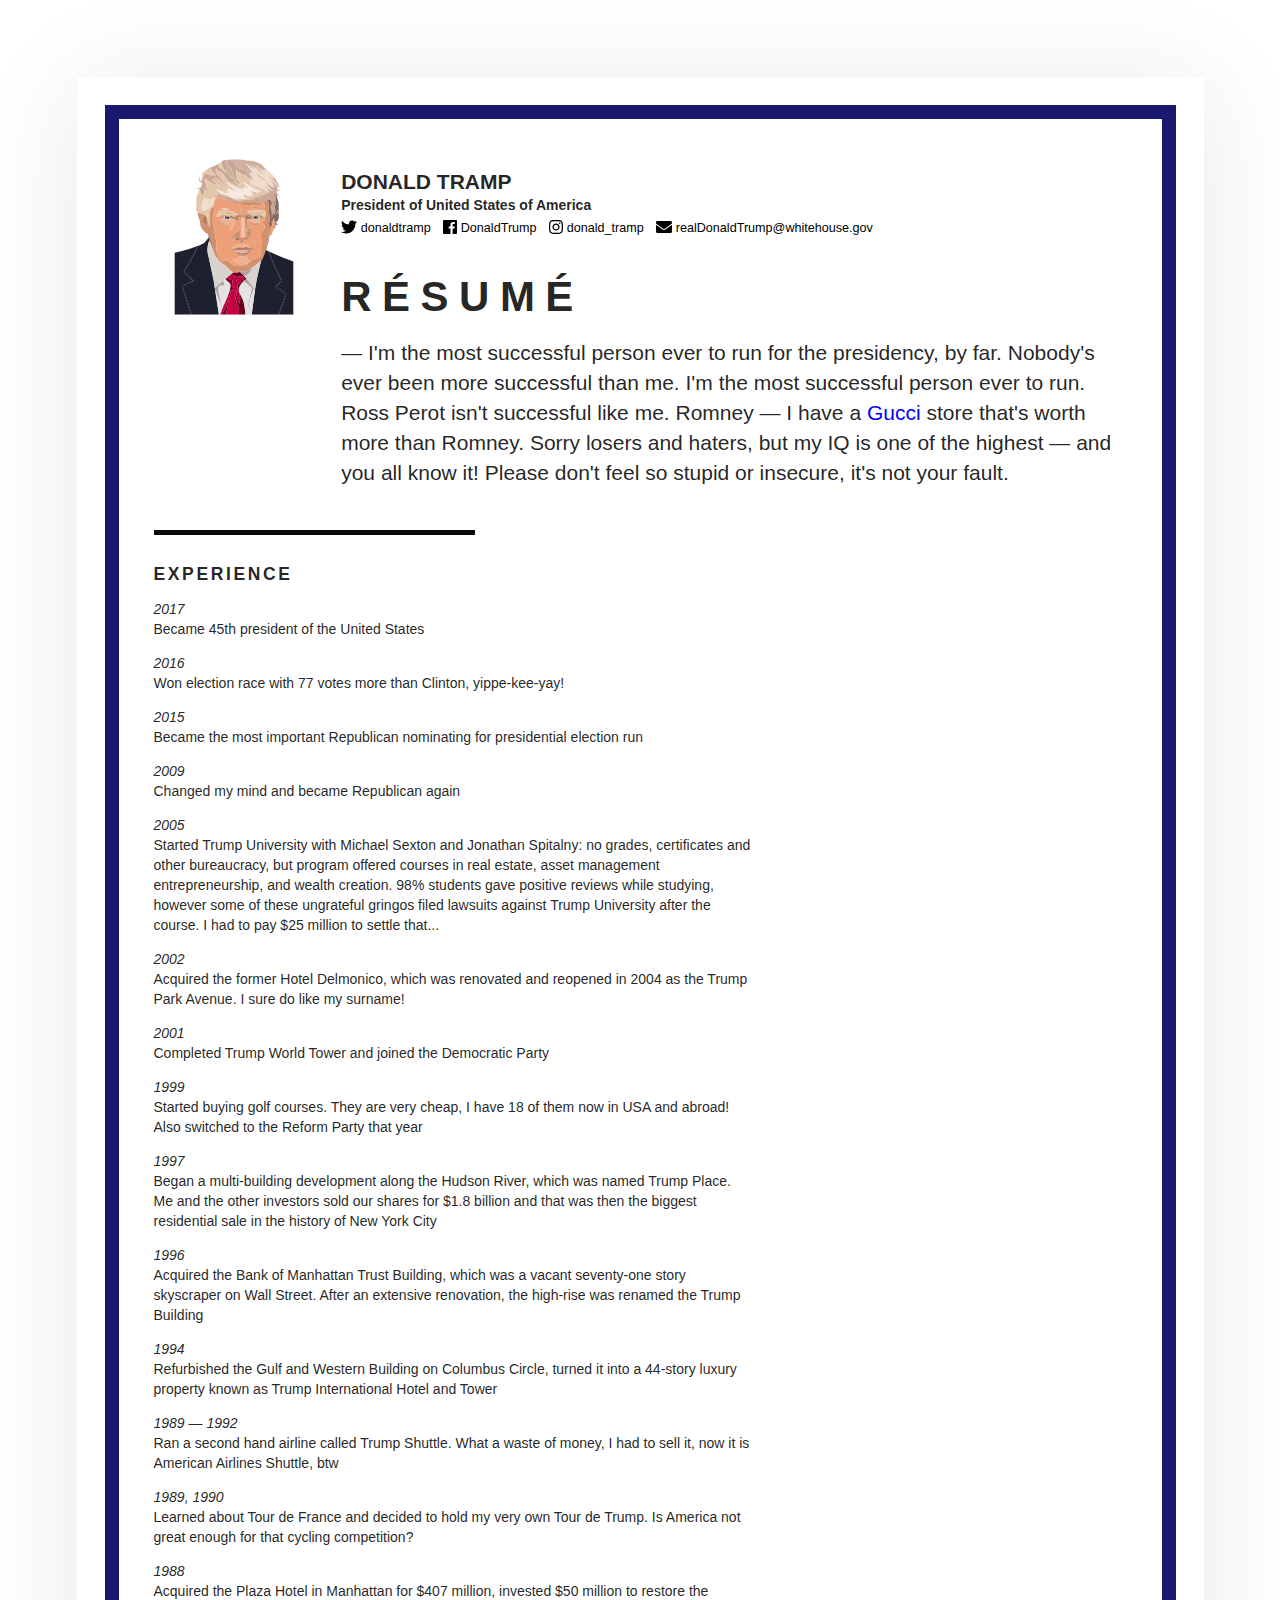
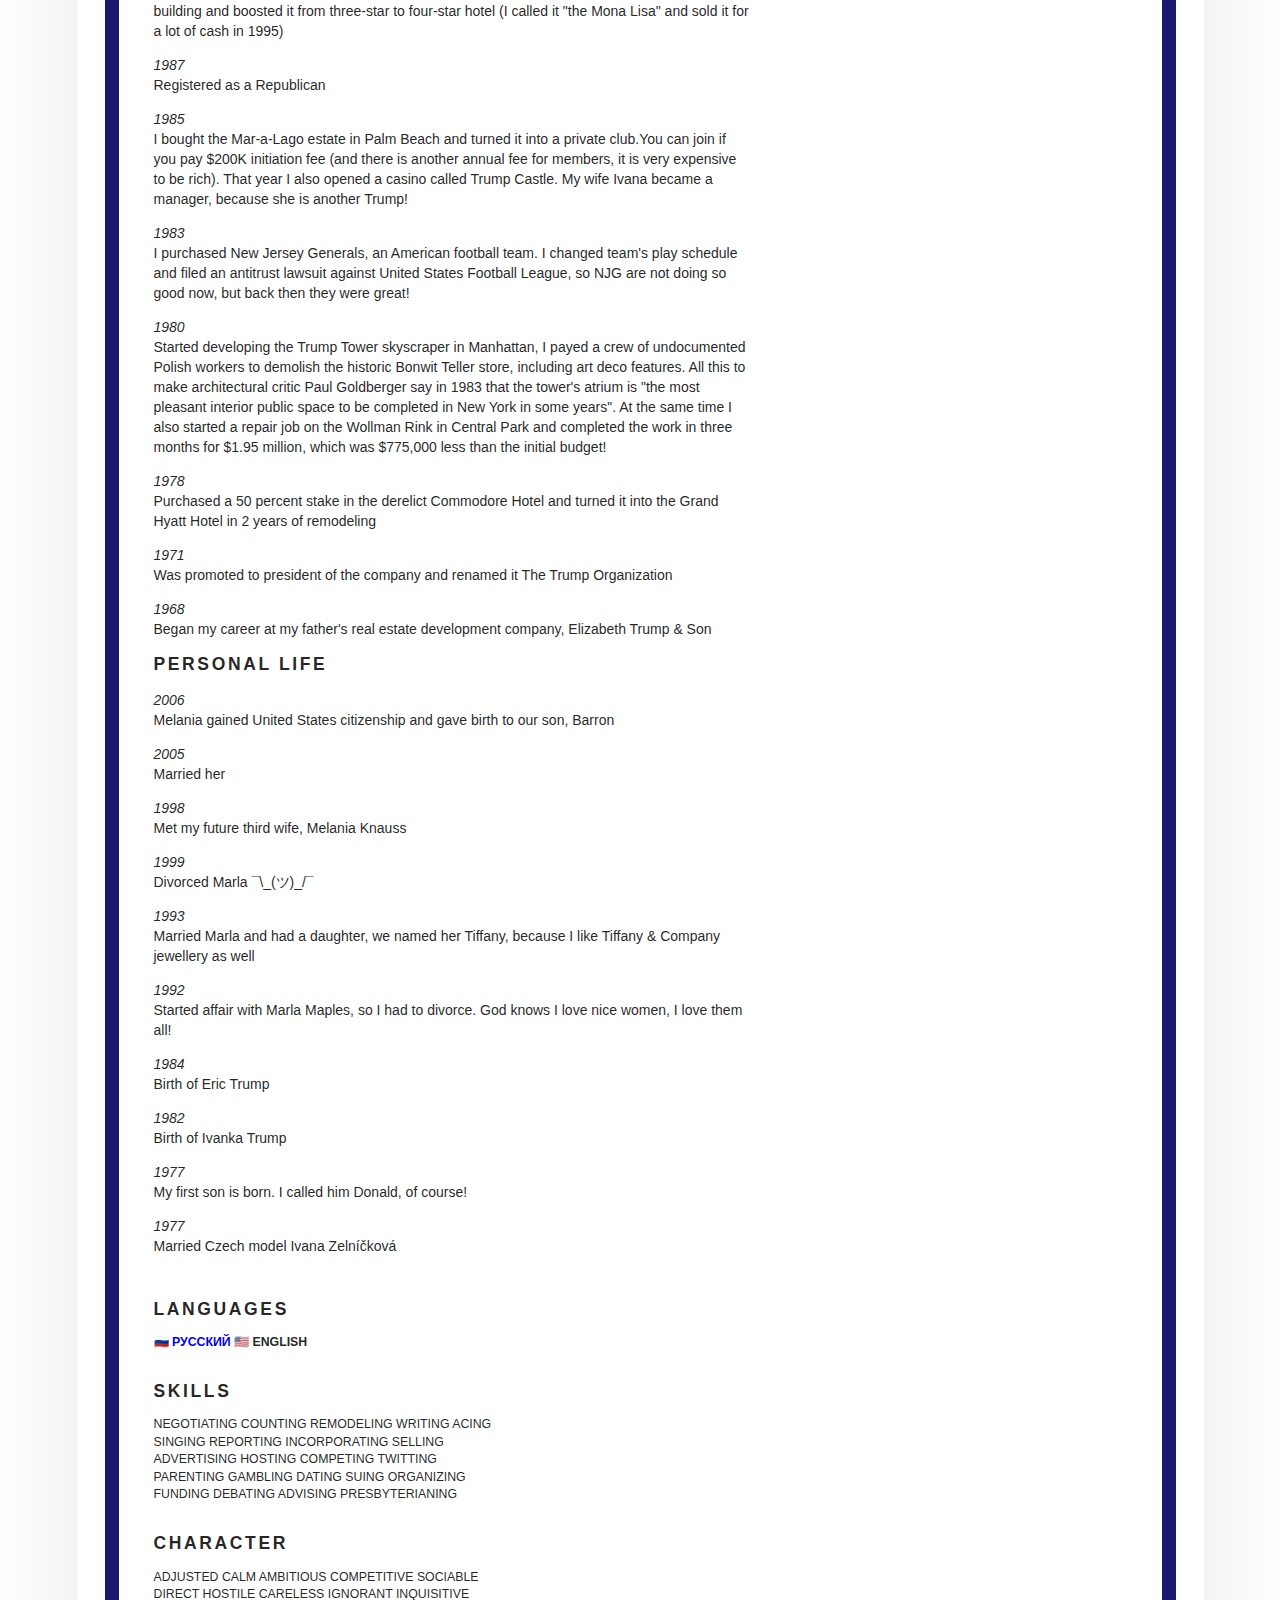
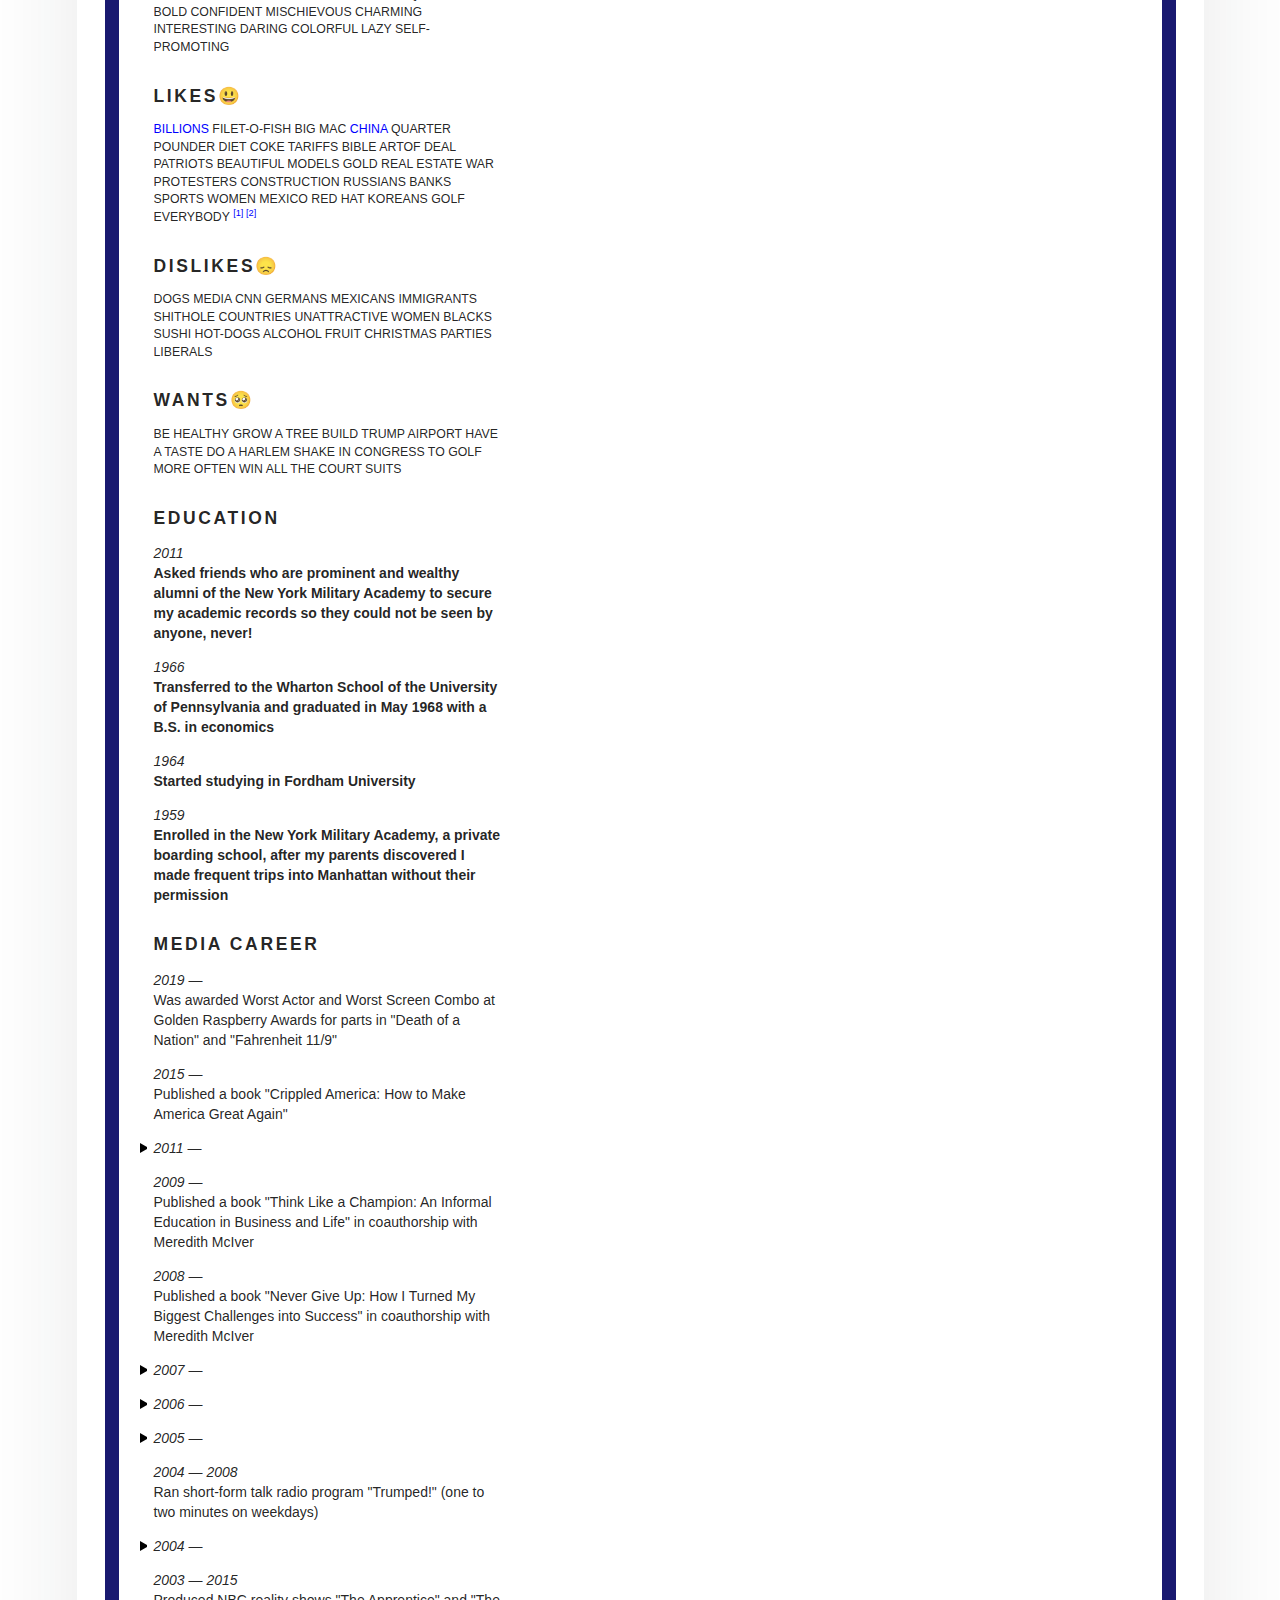
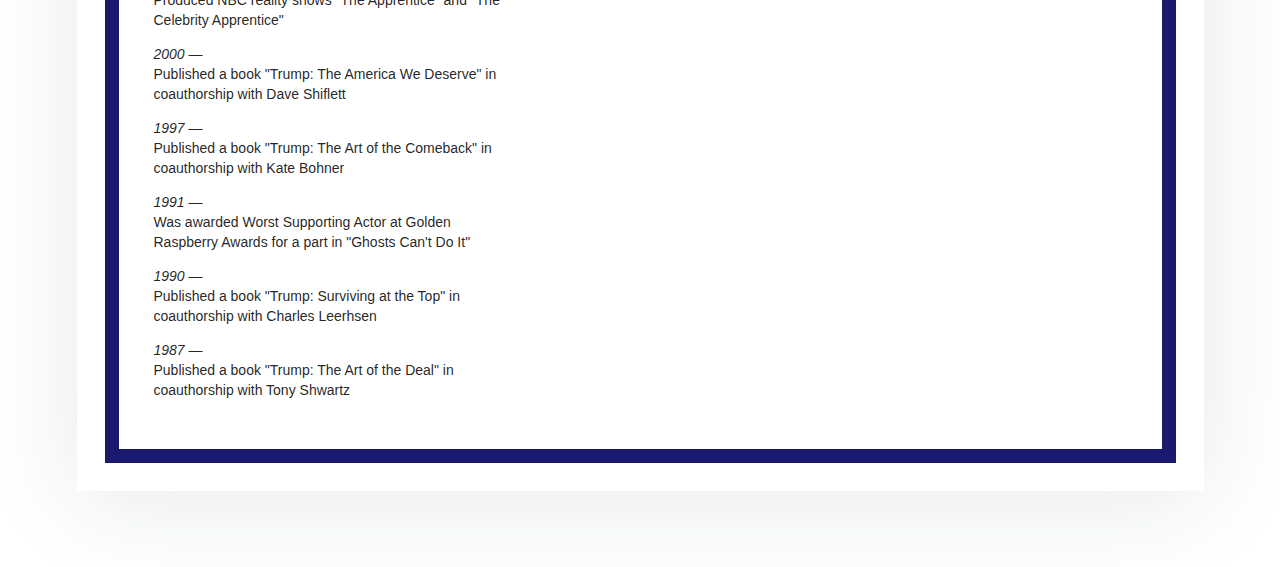
==== commit 8ec516cc: "Update indax.html" ====
--- a/index.html
+++ b/index.html
@@ -1,263 +1,482 @@
 <!DOCTYPE html>
 <html>
 <head>
-	<meta charset="UTF-8" />
-	<title>Résumé</title>
+
+    <meta charset="UTF-8"/>
+    <meta name="viewport" content="width=device-width, initial-scale=1">
+    <meta name="description" content="Donald Trump personal website.">
+    <meta name="google" content="nositelinkssearchbox">
+    <meta name="google" content="notranslate">
+    <meta name="googlebot" content="index,follow">
+    <meta name="robots" content="index,follow">
+    <meta name="subject" content="This is just a résumé.">
+    <title>ДОНАЛЬД ТРАМП</title>
+
+    <link rel="stylesheet" href="assets/stylesheets/base.css">
 </head>
+
 <body>
-	<main>
-		<article>
-			<div class="page" style="border-color: midnightblue;">
-				<div class="stackable grid">
-					<div class="row">
-						<div class="three wide center aligned column">
-							<!-- Avatar -->
-						</div>
-						<div class="thirteen wide column">
-							<div class="stackable grid">
-								<div class="sixteen wide column">
-									<!-- Name, job, contacts -->
-									
-									<h1 class="name">Donald Tramp</h1>
-									<div class="job"><strong>President of United States of America</strong></div>
-									<ul class="contacts">
-										<li>
-											<a href="https://twitter.com/realDonaldTrump" rel="author" class="twitter">
-												<svg class="icon" xmlns="http://www.w3.org/2000/svg" viewBox="0 0 512 512">
-													<path d="M459.37 151.716c.325 4.548.325 9.097.325 13.645 0 138.72-105.583 298.558-298.558 298.558-59.452 0-114.68-17.219-161.137-47.106 8.447.974 16.568 1.299 25.34 1.299 49.055 0 94.213-16.568 130.274-44.832-46.132-.975-84.792-31.188-98.112-72.772 6.498.974 12.995 1.624 19.818 1.624 9.421 0 18.843-1.3 27.614-3.573-48.081-9.747-84.143-51.98-84.143-102.985v-1.299c13.969 7.797 30.214 12.67 47.431 13.319-28.264-18.843-46.781-51.005-46.781-87.391 0-19.492 5.197-37.36 14.294-52.954 51.655 63.675 129.3 105.258 216.365 109.807-1.624-7.797-2.599-15.918-2.599-24.04 0-57.828 46.782-104.934 104.934-104.934 30.213 0 57.502 12.67 76.67 33.137 23.715-4.548 46.456-13.32 66.599-25.34-7.798 24.366-24.366 44.833-46.132 57.827 21.117-2.273 41.584-8.122 60.426-16.243-14.292 20.791-32.161 39.308-52.628 54.253z"/>
-												</svg>
-												<span>donaldtramp</span>
-											</a>
-										</li>
-										<li>
-											<a href="https://www.fb.com/DonaldTrump" rel="author" class="facebook">
-												<svg class="icon" xmlns="http://www.w3.org/2000/svg" viewBox="0 0 448 512">
-													<path d="M448 56.7v398.5c0 13.7-11.1 24.7-24.7 24.7H309.1V306.5h58.2l8.7-67.6h-67v-43.2c0-19.6 5.4-32.9 33.5-32.9h35.8v-60.5c-6.2-.8-27.4-2.7-52.2-2.7-51.6 0-87 31.5-87 89.4v49.9h-58.4v67.6h58.4V480H24.7C11.1 480 0 468.9 0 455.3V56.7C0 43.1 11.1 32 24.7 32h398.5c13.7 0 24.8 11.1 24.8 24.7z"/>
-												</svg>
-												<span>DonaldTrump</span>
-											</a>
-										</li>
-										<li>
-											<a href="https://www.instagram.com/realDonaldTrump/" rel="author"
-											class="instagram">
-											<svg class="icon" xmlns="http://www.w3.org/2000/svg" viewBox="0 0 448 512">
-												<path d="M224.1 141c-63.6 0-114.9 51.3-114.9 114.9s51.3 114.9 114.9 114.9S339 319.5 339 255.9 287.7 141 224.1 141zm0 189.6c-41.1 0-74.7-33.5-74.7-74.7s33.5-74.7 74.7-74.7 74.7 33.5 74.7 74.7-33.6 74.7-74.7 74.7zm146.4-194.3c0 14.9-12 26.8-26.8 26.8-14.9 0-26.8-12-26.8-26.8s12-26.8 26.8-26.8 26.8 12 26.8 26.8zm76.1 27.2c-1.7-35.9-9.9-67.7-36.2-93.9-26.2-26.2-58-34.4-93.9-36.2-37-2.1-147.9-2.1-184.9 0-35.8 1.7-67.6 9.9-93.9 36.1s-34.4 58-36.2 93.9c-2.1 37-2.1 147.9 0 184.9 1.7 35.9 9.9 67.7 36.2 93.9s58 34.4 93.9 36.2c37 2.1 147.9 2.1 184.9 0 35.9-1.7 67.7-9.9 93.9-36.2 26.2-26.2 34.4-58 36.2-93.9 2.1-37 2.1-147.8 0-184.8zM398.8 388c-7.8 19.6-22.9 34.7-42.6 42.6-29.5 11.7-99.5 9-132.1 9s-102.7 2.6-132.1-9c-19.6-7.8-34.7-22.9-42.6-42.6-11.7-29.5-9-99.5-9-132.1s-2.6-102.7 9-132.1c7.8-19.6 22.9-34.7 42.6-42.6 29.5-11.7 99.5-9 132.1-9s102.7-2.6 132.1 9c19.6 7.8 34.7 22.9 42.6 42.6 11.7 29.5 9 99.5 9 132.1s2.7 102.7-9 132.1z"/>
-											</svg>
-											<span>donald_tramp</span>
-										</a>
-									</li>
-									<li>
-										<a href="realDonaldTrump@whitehouse.gov" rel="author" class="mail">
-											<svg class="icon" xmlns="http://www.w3.org/2000/svg" viewBox="0 0 512 512">
-												<path d="M502.3 190.8c3.9-3.1 9.7-.2 9.7 4.7V400c0 26.5-21.5 48-48 48H48c-26.5 0-48-21.5-48-48V195.6c0-5 5.7-7.8 9.7-4.7 22.4 17.4 52.1 39.5 154.1 113.6 21.1 15.4 56.7 47.8 92.2 47.6 35.7.3 72-32.8 92.3-47.6 102-74.1 131.6-96.3 154-113.7zM256 320c23.2.4 56.6-29.2 73.4-41.4 132.7-96.3 142.8-104.7 173.4-128.7 5.8-4.5 9.2-11.5 9.2-18.9v-19c0-26.5-21.5-48-48-48H48C21.5 64 0 85.5 0 112v19c0 7.4 3.4 14.3 9.2 18.9 30.6 23.9 40.7 32.4 173.4 128.7 16.8 12.2 50.2 41.8 73.4 41.4z"/>
-											</svg>
-											<span>realDonaldTrump@whitehouse.gov</span>
-										</a>
-									</li>
-								</ul>
-							</div>
-							<div class="sixteen wide mobile only column">
-								<div class="divider"></div>
-							</div>
-							<div class="sixteen wide column">
-								<!-- Intro -->
-								<h2>Résumé</h2>
-								<p>&#x2014 I'm the most successful person ever to run for the presidency, by far.
-									Nobody's ever been more successful than me. I'm the most successful person ever to
-									run. Ross Perot isn't successful like me. Romney ― I have a
-									<a href="https://www.gucci.com/int/en/" rel="external">Gucci</a> store that's
-									worth more than Romney. Sorry losers and haters, but my IQ is one of the highest ―
-									and you all know it! Please don't feel so stupid or insecure, it's not your fault.
-								</p>
-							</div>
-						</div>
-					</div>
-				</div>
-				<div class="row">
-					<div class="sixteen wide column">
-						<div class="fat divider"></div>
-					</div>
-				</div>
-				<div class="row">
-					<div class="ten wide column">
-						<!-- Experience -->
-						<h3>EXPERIENCE</h3>
-						<ul class="timeline">
-							<li>
-								<p><em>2017</em></p>
-								<p>Became 45th president of the United States</p>
-							</li>
-							<li>
-								<p><em>2016</em></p>
-								<p>Won election race with 77 votes more than Clinton, yippe-kee-yay!</p>
-							</li>
-							<li>
-								<p><em>2015</em></p>
-								<p>Became the most important Republican nominating for presidential election run</p>
-							</li>
-							<li>
-								<p><em>2009</em></p>
-								<p>Changed my mind and became Republican again</p>
-							</li>
-							<li>
-								<p><em>2005</em></p>
-								<p>Started Trump University with Michael Sexton and Jonathan Spitalny: no grades,
-									certificates and other bureaucracy, but program offered courses in real estate,
-									asset management entrepreneurship, and wealth creation. 98% students gave positive
-									reviews while studying, however some of these ungrateful gringos filed lawsuits
-									against Trump University after the course. I had to pay $25 million to settle
-								that...</p>
-							</li>
-							<li>
-								<p><em>2002</em></p>
-								<p>Acquired the former Hotel Delmonico, which was renovated and reopened in 2004 as the
-								Trump Park Avenue. I sure do like my surname!</p>
-							</li>
-							<li>
-								<p><em>2001</em></p>
-								<p>Completed Trump World Tower and joined the Democratic Party</p>
-							</li>
-							<li>
-								<p><em>1999</em></p>
-								<p>Started buying golf courses. They are very cheap, I have 18 of them now in USA and
-								abroad! Also switched to the Reform Party that year</p>
-							</li>
-							<li>
-								<p><em>1997</em></p>
-								<p>Began a multi-building development along the Hudson River, which was named Trump
-									Place. Me and the other investors sold our shares for $1.8 billion and that was then
-								the biggest residential sale in the history of New York City</p>
-							</li>
-							<li>
-								<p><em>1996</em></p>
-								<p>Acquired the Bank of Manhattan Trust Building, which was a vacant seventy-one story
-									skyscraper on Wall Street. After an extensive renovation, the high-rise was renamed
-								the Trump Building</p>
-							</li>
-							<li>
-								<p><em>1994</em></p>
-								<p>Refurbished the Gulf and Western Building on Columbus Circle, turned it into a
-								44-story luxury property known as Trump International Hotel and Tower</p>
-							</li>
-							<li>
-								<p><em>1989 ― 1992</em></p>
-								<p>Ran a second hand airline called Trump Shuttle. What a waste of money, I had to sell
-								it, now it is American Airlines Shuttle, btw</p>
-							</li>
-							<li>
-								<p><em>1989, 1990</em></p>
-								<p>Learned about Tour de France and decided to hold my very own Tour de Trump. Is
-								America not great enough for that cycling competition?</p>
-							</li>
-							<li>
-								<p><em>1988</em></p>
-								<p>Acquired the Plaza Hotel in Manhattan for $407 million, invested $50 million to
-									restore the building and boosted it from three-star to four-star hotel (I called it
-								"the Mona Lisa" and sold it for a lot of cash in 1995)</p>
-							</li>
-							<li>
-								<p><em>1987</em></p>
-								<p>Registered as a Republican</p>
-							</li>
-							<li>
-								<p><em>1985</em></p>
-								<p>I bought the Mar-a-Lago estate in Palm Beach and turned it into a private club.You
-									can join if you pay $200K initiation fee (and there is another annual fee for
-									members, it is very expensive to be rich). That year I also opened a casino called
-								Trump Castle. My wife Ivana became a manager, because she is another Trump!</p>
-							</li>
-							<li>
-								<p><em>1983</em></p>
-								<p>I purchased New Jersey Generals, an American football team. I changed team's play
-									schedule and filed an antitrust lawsuit against United States Football League, so
-								NJG are not doing so good now, but back then they were great!</p>
-							</li>
-							<li>
-								<p><em>1980</em></p>
-								<p>Started developing the Trump Tower skyscraper in Manhattan, I payed a crew of
-									undocumented Polish workers to demolish the historic Bonwit Teller store, including
-									art deco features. All this to make architectural critic Paul Goldberger say in 1983
-									that the tower's atrium is "the most pleasant interior public space to be completed
-									in New York in some years". At the same time I also started a repair job on the
-									Wollman Rink in Central Park and completed the work in three months for $1.95
-								million, which was $775,000 less than the initial budget!</p>
-							</li>
-							<li>
-								<p><em>1978</em></p>
-								<p>Purchased a 50 percent stake in the derelict Commodore Hotel and turned it into the
-								Grand Hyatt Hotel in 2 years of remodeling</p>
-							</li>
-							<li>
-								<p><em>1971</em></p>
-								<p>Was promoted to president of the company and renamed it The Trump Organization</p>
-							</li>
-							<li>
-								<p><em>1968</em></p>
-								<p>Began my career at my father's real estate development company, Elizabeth Trump &
-								Son</p>
-							</li>
-						</ul>
-						<h3>PERSONAL LIFE</h3>
-						<ul class="timeline">
-							<li>
-								<p><em>2006</em></p>
-								<p>Melania gained United States citizenship and gave birth to our son, Barron</p>
-							</li>
-							<li>
-								<p><em>2005</em></p>
-								<p>Married her</p>
-							</li>
-							<li>
-								<p><em>1998</em></p>
-								<p>Met my future third wife, Melania Knauss</p>
-							</li>
-							<li>
-								<p><em>1999</em></p>
-								<p>Divorced Marla ¯\_(ツ)_/¯</p>
-							</li>
-							<li>
-								<p><em>1993</em></p>
-								<p>Married Marla and had a daughter, we named her Tiffany, because I like Tiffany &
-								Company jewellery as well</p>
-							</li>
-							<li>
-								<p><em>1992</em></p>
-								<p>Started affair with Marla Maples, so I had to divorce. God knows I love nice women, I
-								love them all!</p>
-							</li>
-							<li>
-								<p><em>1984</em></p>
-								<p>Birth of Eric Trump</p>
-							</li>
-							<li>
-								<p><em>1982</em></p>
-								<p>Birth of Ivanka Trump</p>
-							</li>
-							<li>
-								<p><em>1977</em></p>
-								<p>My first son is born. I called him Donald, of course!</p>
-							</li>
-							<li>
-								<p><em>1977</em></p>
-								<p>Married Czech model Ivana Zelníčková</p>
-							</li>
-						</ul>
-					</div>
-				</div>
-				<div class="six wide column">
-					<!-- Languages -->
-					<!-- Skills -->
-					<!-- Character -->
-					<!-- Likes -->
-					<!-- Dislikes -->
-					<!-- Wants -->
-					<!-- Education -->
-					<!-- Articles -->
-				</div>
-			</div>
-		</div>
-	</div>
-</article>
+<main>
+    <article>
+        <div class="page" style="border-color: midnightblue;">
+            <div class="stackable grid">
+                <div class="row">
+                    <div class="three wide center aligned column">
+                        <!-- Avatar -->
+                        <div class="avatar-wrapper">
+                        <object class="avatar" data="assets/images/avatar3.svg" role="img"
+                                aria-label="My profile picture"></object>
+                    </div>
+                </div>
+                <div class="thirteen wide column">
+                    <div class="stackable grid">
+                        <div class="sixteen wide column">
+                            <!-- Name, job, contacts -->
+                            
+                            <h1 class="name">Donald Tramp</h1>
+                            <div class="job"><strong>President of United States of America</strong></div>
+                            <ul class="contacts">
+                                <li>
+                                    <a href="https://twitter.com/realDonaldTrump" rel="author" class="twitter">
+                                        <svg class="icon" xmlns="http://www.w3.org/2000/svg" viewBox="0 0 512 512">
+                                            <path d="M459.37 151.716c.325 4.548.325 9.097.325 13.645 0 138.72-105.583 298.558-298.558 298.558-59.452 0-114.68-17.219-161.137-47.106 8.447.974 16.568 1.299 25.34 1.299 49.055 0 94.213-16.568 130.274-44.832-46.132-.975-84.792-31.188-98.112-72.772 6.498.974 12.995 1.624 19.818 1.624 9.421 0 18.843-1.3 27.614-3.573-48.081-9.747-84.143-51.98-84.143-102.985v-1.299c13.969 7.797 30.214 12.67 47.431 13.319-28.264-18.843-46.781-51.005-46.781-87.391 0-19.492 5.197-37.36 14.294-52.954 51.655 63.675 129.3 105.258 216.365 109.807-1.624-7.797-2.599-15.918-2.599-24.04 0-57.828 46.782-104.934 104.934-104.934 30.213 0 57.502 12.67 76.67 33.137 23.715-4.548 46.456-13.32 66.599-25.34-7.798 24.366-24.366 44.833-46.132 57.827 21.117-2.273 41.584-8.122 60.426-16.243-14.292 20.791-32.161 39.308-52.628 54.253z"/>
+                                        </svg>
+                                        <span>donaldtramp</span>
+                                    </a>
+                                </li>
+                                <li>
+                                    <a href="https://www.fb.com/DonaldTrump" rel="author" class="facebook">
+                                        <svg class="icon" xmlns="http://www.w3.org/2000/svg" viewBox="0 0 448 512">
+                                            <path d="M448 56.7v398.5c0 13.7-11.1 24.7-24.7 24.7H309.1V306.5h58.2l8.7-67.6h-67v-43.2c0-19.6 5.4-32.9 33.5-32.9h35.8v-60.5c-6.2-.8-27.4-2.7-52.2-2.7-51.6 0-87 31.5-87 89.4v49.9h-58.4v67.6h58.4V480H24.7C11.1 480 0 468.9 0 455.3V56.7C0 43.1 11.1 32 24.7 32h398.5c13.7 0 24.8 11.1 24.8 24.7z"/>
+                                        </svg>
+                                        <span>DonaldTrump</span>
+                                    </a>
+                                </li>
+                                <li>
+                                    <a href="https://www.instagram.com/realDonaldTrump/" rel="author"
+                                       class="instagram">
+                                        <svg class="icon" xmlns="http://www.w3.org/2000/svg" viewBox="0 0 448 512">
+                                            <path d="M224.1 141c-63.6 0-114.9 51.3-114.9 114.9s51.3 114.9 114.9 114.9S339 319.5 339 255.9 287.7 141 224.1 141zm0 189.6c-41.1 0-74.7-33.5-74.7-74.7s33.5-74.7 74.7-74.7 74.7 33.5 74.7 74.7-33.6 74.7-74.7 74.7zm146.4-194.3c0 14.9-12 26.8-26.8 26.8-14.9 0-26.8-12-26.8-26.8s12-26.8 26.8-26.8 26.8 12 26.8 26.8zm76.1 27.2c-1.7-35.9-9.9-67.7-36.2-93.9-26.2-26.2-58-34.4-93.9-36.2-37-2.1-147.9-2.1-184.9 0-35.8 1.7-67.6 9.9-93.9 36.1s-34.4 58-36.2 93.9c-2.1 37-2.1 147.9 0 184.9 1.7 35.9 9.9 67.7 36.2 93.9s58 34.4 93.9 36.2c37 2.1 147.9 2.1 184.9 0 35.9-1.7 67.7-9.9 93.9-36.2 26.2-26.2 34.4-58 36.2-93.9 2.1-37 2.1-147.8 0-184.8zM398.8 388c-7.8 19.6-22.9 34.7-42.6 42.6-29.5 11.7-99.5 9-132.1 9s-102.7 2.6-132.1-9c-19.6-7.8-34.7-22.9-42.6-42.6-11.7-29.5-9-99.5-9-132.1s-2.6-102.7 9-132.1c7.8-19.6 22.9-34.7 42.6-42.6 29.5-11.7 99.5-9 132.1-9s102.7-2.6 132.1 9c19.6 7.8 34.7 22.9 42.6 42.6 11.7 29.5 9 99.5 9 132.1s2.7 102.7-9 132.1z"/>
+                                        </svg>
+                                        <span>donald_tramp</span>
+                                    </a>
+                                </li>
+                                <li>
+                                    <a href="realDonaldTrump@whitehouse.gov" rel="author" class="mail">
+                                        <svg class="icon" xmlns="http://www.w3.org/2000/svg" viewBox="0 0 512 512">
+                                            <path d="M502.3 190.8c3.9-3.1 9.7-.2 9.7 4.7V400c0 26.5-21.5 48-48 48H48c-26.5 0-48-21.5-48-48V195.6c0-5 5.7-7.8 9.7-4.7 22.4 17.4 52.1 39.5 154.1 113.6 21.1 15.4 56.7 47.8 92.2 47.6 35.7.3 72-32.8 92.3-47.6 102-74.1 131.6-96.3 154-113.7zM256 320c23.2.4 56.6-29.2 73.4-41.4 132.7-96.3 142.8-104.7 173.4-128.7 5.8-4.5 9.2-11.5 9.2-18.9v-19c0-26.5-21.5-48-48-48H48C21.5 64 0 85.5 0 112v19c0 7.4 3.4 14.3 9.2 18.9 30.6 23.9 40.7 32.4 173.4 128.7 16.8 12.2 50.2 41.8 73.4 41.4z"/>
+                                        </svg>
+                                        <span>realDonaldTrump@whitehouse.gov</span>
+                                    </a>
+                                </li>
+                            </ul>
+                        </div>
+                        <div class="sixteen wide mobile only column">
+                            <div class="divider"></div>
+                        </div>
+                        <div class="sixteen wide column">
+                            <!-- Intro -->
+                            <h2>Résumé</h2>
+                            <p>&#x2014 I'm the most successful person ever to run for the presidency, by far.
+                                Nobody's ever been more successful than me. I'm the most successful person ever to
+                                run. Ross Perot isn't successful like me. Romney ― I have a
+                                <a href="https://www.gucci.com/int/en/" rel="external">Gucci</a> store that's
+                                worth more than Romney. Sorry losers and haters, but my IQ is one of the highest ―
+                                and you all know it! Please don't feel so stupid or insecure, it's not your fault.
+                            </p>
+                        </div>
+                    </div>
+                </div>
+            </div>
+            <div class="row">
+                <div class="sixteen wide column">
+                    <div class="fat divider"></div>
+                </div>
+            </div>
+            <div class="row">
+                <div class="ten wide column">
+                    <!-- Experience -->
+                    <h3>EXPERIENCE</h3>
+                    <ul class="timeline">
+                        <li>
+                            <p><em>2017</em></p>
+                            <p>Became 45th president of the United States</p>
+                        </li>
+                        <li>
+                            <p><em>2016</em></p>
+                            <p>Won election race with 77 votes more than Clinton, yippe-kee-yay!</p>
+                        </li>
+                        <li>
+                            <p><em>2015</em></p>
+                            <p>Became the most important Republican nominating for presidential election run</p>
+                        </li>
+                        <li>
+                            <p><em>2009</em></p>
+                            <p>Changed my mind and became Republican again</p>
+                        </li>
+                        <li>
+                            <p><em>2005</em></p>
+                            <p>Started Trump University with Michael Sexton and Jonathan Spitalny: no grades,
+                                certificates and other bureaucracy, but program offered courses in real estate,
+                                asset management entrepreneurship, and wealth creation. 98% students gave positive
+                                reviews while studying, however some of these ungrateful gringos filed lawsuits
+                                against Trump University after the course. I had to pay $25 million to settle
+                                that...</p>
+                        </li>
+                        <li>
+                            <p><em>2002</em></p>
+                            <p>Acquired the former Hotel Delmonico, which was renovated and reopened in 2004 as the
+                                Trump Park Avenue. I sure do like my surname!</p>
+                        </li>
+                        <li>
+                            <p><em>2001</em></p>
+                            <p>Completed Trump World Tower and joined the Democratic Party</p>
+                        </li>
+                        <li>
+                            <p><em>1999</em></p>
+                            <p>Started buying golf courses. They are very cheap, I have 18 of them now in USA and
+                                abroad! Also switched to the Reform Party that year</p>
+                        </li>
+                        <li>
+                            <p><em>1997</em></p>
+                            <p>Began a multi-building development along the Hudson River, which was named Trump
+                                Place. Me and the other investors sold our shares for $1.8 billion and that was then
+                                the biggest residential sale in the history of New York City</p>
+                        </li>
+                        <li>
+                            <p><em>1996</em></p>
+                            <p>Acquired the Bank of Manhattan Trust Building, which was a vacant seventy-one story
+                                skyscraper on Wall Street. After an extensive renovation, the high-rise was renamed
+                                the Trump Building</p>
+                        </li>
+                        <li>
+                            <p><em>1994</em></p>
+                            <p>Refurbished the Gulf and Western Building on Columbus Circle, turned it into a
+                                44-story luxury property known as Trump International Hotel and Tower</p>
+                        </li>
+                        <li>
+                            <p><em>1989 ― 1992</em></p>
+                            <p>Ran a second hand airline called Trump Shuttle. What a waste of money, I had to sell
+                                it, now it is American Airlines Shuttle, btw</p>
+                        </li>
+                        <li>
+                            <p><em>1989, 1990</em></p>
+                            <p>Learned about Tour de France and decided to hold my very own Tour de Trump. Is
+                                America not great enough for that cycling competition?</p>
+                        </li>
+                        <li>
+                            <p><em>1988</em></p>
+                            <p>Acquired the Plaza Hotel in Manhattan for $407 million, invested $50 million to
+                                restore the building and boosted it from three-star to four-star hotel (I called it
+                                "the Mona Lisa" and sold it for a lot of cash in 1995)</p>
+                        </li>
+                        <li>
+                            <p><em>1987</em></p>
+                            <p>Registered as a Republican</p>
+                        </li>
+                        <li>
+                            <p><em>1985</em></p>
+                            <p>I bought the Mar-a-Lago estate in Palm Beach and turned it into a private club.You
+                                can join if you pay $200K initiation fee (and there is another annual fee for
+                                members, it is very expensive to be rich). That year I also opened a casino called
+                                Trump Castle. My wife Ivana became a manager, because she is another Trump!</p>
+                        </li>
+                        <li>
+                            <p><em>1983</em></p>
+                            <p>I purchased New Jersey Generals, an American football team. I changed team's play
+                                schedule and filed an antitrust lawsuit against United States Football League, so
+                                NJG are not doing so good now, but back then they were great!</p>
+                        </li>
+                        <li>
+                            <p><em>1980</em></p>
+                            <p>Started developing the Trump Tower skyscraper in Manhattan, I payed a crew of
+                                undocumented Polish workers to demolish the historic Bonwit Teller store, including
+                                art deco features. All this to make architectural critic Paul Goldberger say in 1983
+                                that the tower's atrium is "the most pleasant interior public space to be completed
+                                in New York in some years". At the same time I also started a repair job on the
+                                Wollman Rink in Central Park and completed the work in three months for $1.95
+                                million, which was $775,000 less than the initial budget!</p>
+                        </li>
+                        <li>
+                            <p><em>1978</em></p>
+                            <p>Purchased a 50 percent stake in the derelict Commodore Hotel and turned it into the
+                                Grand Hyatt Hotel in 2 years of remodeling</p>
+                        </li>
+                        <li>
+                            <p><em>1971</em></p>
+                            <p>Was promoted to president of the company and renamed it The Trump Organization</p>
+                        </li>
+                        <li>
+                            <p><em>1968</em></p>
+                            <p>Began my career at my father's real estate development company, Elizabeth Trump &
+                                Son</p>
+                        </li>
+                    </ul>
+                    <h3>PERSONAL LIFE</h3>
+                    <ul class="timeline">
+                        <li>
+                            <p><em>2006</em></p>
+                            <p>Melania gained United States citizenship and gave birth to our son, Barron</p>
+                        </li>
+                        <li>
+                            <p><em>2005</em></p>
+                            <p>Married her</p>
+                        </li>
+                        <li>
+                            <p><em>1998</em></p>
+                            <p>Met my future third wife, Melania Knauss</p>
+                        </li>
+                        <li>
+                            <p><em>1999</em></p>
+                            <p>Divorced Marla ¯\_(ツ)_/¯</p>
+                        </li>
+                        <li>
+                            <p><em>1993</em></p>
+                            <p>Married Marla and had a daughter, we named her Tiffany, because I like Tiffany &
+                                Company jewellery as well</p>
+                        </li>
+                        <li>
+                            <p><em>1992</em></p>
+                            <p>Started affair with Marla Maples, so I had to divorce. God knows I love nice women, I
+                                love them all!</p>
+                        </li>
+                        <li>
+                            <p><em>1984</em></p>
+                            <p>Birth of Eric Trump</p>
+                        </li>
+                        <li>
+                            <p><em>1982</em></p>
+                            <p>Birth of Ivanka Trump</p>
+                        </li>
+                        <li>
+                            <p><em>1977</em></p>
+                            <p>My first son is born. I called him Donald, of course!</p>
+                        </li>
+                        <li>
+                            <p><em>1977</em></p>
+                            <p>Married Czech model Ivana Zelníčková</p>
+                        </li>
+                    </ul>
+                </div>
+            </div>
+            <div class="six wide column">
+                <!-- Languages -->
+                <section>
+                    <h3>LANGUAGES</h3>
+                    <p class="tags small">
+                        <a href="index_ru.html" hreflang="ru" rel="alternate" class="language" lang="ru">&#x1f1f7;&#x1f1fa;
+                            <span>РУССКИЙ</span></a>
+                        <span class="language" lang="en">&#x1f1fa;&#x1f1f8; ENGLISH</span>
+                    </p>
+                </section>
+                <!-- Skills -->
+                <section>
+                    <h3>SKILLS</h3>
+                    <p class="tags small">NEGOTIATING COUNTING REMODELING WRITING ACING SINGING REPORTING
+                        INCORPORATING SELLING ADVERTISING HOSTING COMPETING TWITTING PARENTING GAMBLING DATING
+                        SUING ORGANIZING FUNDING DEBATING ADVISING PRESBYTERIANING</p>
+                </section>
+                <!-- Character -->
+                <section>
+                    <h3>CHARACTER</h3>
+                    <p class="tags small">ADJUSTED CALM AMBITIOUS COMPETITIVE SOCIABLE DIRECT HOSTILE CARELESS
+                        IGNORANT INQUISITIVE BOLD CONFIDENT MISCHIEVOUS CHARMING INTERESTING DARING COLORFUL
+                        LAZY SELF-PROMOTING</p>
+                </section>
+                <!-- Likes -->
+                <section>
+                    <h3>LIKES&#x1f603;</h3>
+                    <p class="tags small">
+                        <a href="https://www.youtube.com/watch?v=u_aLESDql1U" rel="nofollow">BILLIONS</a>
+                        FILET-O-FISH BIG MAC
+                        <a href="https://www.youtube.com/watch?v=RDrfE9I8_hs" rel="nofollow">CHINA</a>
+                        QUARTER POUNDER DIET COKE TARIFFS BIBLE ARTOF DEAL PATRIOTS BEAUTIFUL MODELS GOLD REAL
+                        ESTATE WAR PROTESTERS CONSTRUCTION RUSSIANS BANKS SPORTS WOMEN MEXICO RED HAT KOREANS
+                        GOLF EVERYBODY
+                        <sup><a href="https://www.youtube.com/watch?v=0f9ysmciWUk" rel="nofollow">[1]</a> <a
+                                href="https://www.youtube.com/watch?v=TTdmKaXAfAs" rel="nofollow">[2]</a></sup>
+                    </p>
+                </section>
+                <!-- Dislikes -->
+                <section>
+                    <h3>Dislikes&#x1f61e;</h3>
+                    <p class="tags small">
+                        DOGS MEDIA CNN GERMANS MEXICANS IMMIGRANTS SHITHOLE COUNTRIES UNATTRACTIVE WOMEN BLACKS
+                        SUSHI HOT-DOGS ALCOHOL FRUIT CHRISTMAS PARTIES LIBERALS</p>
+                </section>
+                <!-- Wants -->
+                <section>
+                    <h3>WANTS&#x1f97a;</h3>
+                    <p class="tags small bulleted">
+                        BE HEALTHY GROW A TREE BUILD TRUMP AIRPORT HAVE A TASTE DO A HARLEM SHAKE IN CONGRESS TO
+                        GOLF MORE OFTEN WIN ALL THE COURT SUITS</p>
+                </section>
+                <!-- Education -->
+                <section>
+                    <h3>EDUCATION</h3>
+                    <ul class="timeline">
+                        <li>
+                            <div><em>2011</em></div>
+                            <div><strong>Asked friends who are prominent and wealthy alumni of the New York
+                                Military Academy to secure my academic records so they could not be seen by
+                                anyone, never!</strong></div>
+                        </li>
+                        <li>
+                            <div><em>1966</em></div>
+                            <div><strong>Transferred to the Wharton School of the University of Pennsylvania and
+                                graduated in May 1968 with a B.S. in economics</strong></div>
+                        </li>
+                        <li>
+                            <div><em>1964</em></div>
+                            <div><strong>Started studying in Fordham University</strong></div>
+                        </li>
+                        <li>
+                            <div><em>1959</em></div>
+                            <div><strong>Enrolled in the New York Military Academy, a private boarding school,
+                                after my parents discovered I made frequent trips into Manhattan without their
+                                permission</strong></div>
+                        </li>
+                    </ul>
+                </section>
+                <!-- Articles -->
+                <section>
+                    <h3>MEDIA CAREER</h3>
+                    <ul class="timeline">
+                        <li>
+                            <p><em>2019 &#x2014</em></p>
+                            <p>Was awarded Worst Actor and Worst Screen Combo at Golden Raspberry Awards for
+                                parts in "Death of a Nation" and "Fahrenheit 11/9"</p>
+                        </li>
+                        <li>
+                            <p><em>2015 &#x2014</em></p>
+                            <p>Published a book "Crippled America: How to Make America Great Again"</p>
+                        </li>
+                        <li class="details">
+                            <input type="checkbox" id="event2011">
+                            <label for="event2011" class="summary"><em>2011 &#x2014 </em></label>
+                            <div>
+                                <ul>
+                                    <li>Published a book "Time to Get Tough: Making America #1 Again" in
+                                        coauthorship with Wynton Hall, Peter Schweizer and Meredith McIver
+                                    </li>
+                                    <li>Published a book "Midas Touch: Why Some Entrepreneurs Get Rich – And Why
+                                        Most Don't" in coauthorship with Robert Kiyosaki
+                                    </li>
+                                    <li>Published a book "Trump Tower" in coauthorship with Jeffrey Robinson
+                                    </li>
+                                </ul>
+                            </div>
+                        </li>
+                        <li>
+                            <p><em>2009 &#x2014 </em></p>
+                            <p>Published a book "Think Like a Champion: An Informal Education in Business and
+                                Life" in coauthorship with Meredith McIver</p>
+                        </li>
+                        <li>
+                            <p><em>2008 &#x2014</em></p>
+                            <p>Published a book "Never Give Up: How I Turned My Biggest Challenges into Success"
+                                in coauthorship with Meredith McIver</p>
+                        </li>
+                        <li class="details">
+                            <input type="checkbox" id="event_2007">
+                            <label for="event_2007" class="summary"><em>2007 &#x2014 </em></label>
+                            <div>
+                                <ul>
+                                    <li>Published a book "Think Big and Kick Ass" in coauthorship with Bill
+                                        Zanker
+                                    </li>
+                                    <li>Received a star on the Hollywood Walk of Fame for being producer of Miss
+                                        Universe pageant
+                                    </li>
+                                </ul>
+                            </div>
+                        </li>
+                        <li class="details">
+                            <input type="checkbox" id="event_2006">
+                            <label for="event_2006" class="summary"><em>2006 &#x2014 </em></label>
+                            <div>
+                                <ul>
+                                    <li>Published a book "Why We Want You to Be Rich" in coauthorship with
+                                        Meredith McIver and Robert Kiyosaki
+                                    </li>
+                                    <li>Published a book "How to Build a Fortune: Your Plan for Success From the
+                                        World's Most Famous Businessman"
+                                    </li>
+                                    <li>Published a book "The Best Real Estate Advice I Ever Received: 100 Top
+                                        Experts Share Their Strategies"
+                                    </li>
+                                    <li>Published a book "Trump 101: The Way to Success" in coauthorship with
+                                        Meredith McIver
+                                    </li>
+                                </ul>
+                            </div>
+                        </li>
+                        <li class="details">
+                            <input type="checkbox" id="event_2005">
+                            <label for="event_2005" class="summary"><em>2005 &#x2014</em></label>
+                            <div>
+                                <ul>
+                                    <li>Published a book "The Best Golf Advice I Ever Received"</li>
+                                    <li>Performed a song with Megan Mullally at the 57th Primetime Emmy Awards
+                                    </li>
+                                </ul>
+                            </div>
+                        </li>
+                        <li>
+                            <p><em>2004 &#x2014 2008</em></p>
+                            <p>Ran short-form talk radio program "Trumped!" (one to two minutes on weekdays)</p>
+                        </li>
+                        <li class="details">
+                            <input type="checkbox" id="event_2004">
+                            <label for="event_2004" class="summary"><em>2004 &#x2014</em></label>
+                            <div>
+                                <ul>
+                                    <li>Published a book "Trump: How to Get Rich" in coauthorship with Meredith
+                                        McIver
+                                    </li>
+                                    <li>Published a book "The Best Golf Advice I Ever Received"</li>
+                                    <li>Published a book "Think Like a Billionaire: Everything You Need to Know
+                                        About Success, Real Estate, and Life" in coauthorship with Meredith
+                                        McIver
+                                    </li>
+                                </ul>
+                            </div>
+                        </li>
+                        <li>
+                            <p><em>2003 &#x2014 2015</em></p>
+                            <p>Produced NBC reality shows "The Apprentice" and "The Celebrity Apprentice"</p>
+                        </li>
+                        <li>
+                            <p><em>2000 &#x2014</em></p>
+                            <p>Published a book "Trump: The America We Deserve" in coauthorship with Dave
+                                Shiflett</p>
+                        </li>
+                        <li>
+                            <p><em>1997 &#x2014</em></p>
+                            <p>Published a book "Trump: The Art of the Comeback" in coauthorship with Kate
+                                Bohner</p>
+                        </li>
+                        <li>
+                            <p><em>1991 &#x2014</em></p>
+                            <p>Was awarded Worst Supporting Actor at Golden Raspberry Awards for a part in
+                                "Ghosts Can't Do It"</p>
+                        </li>
+                        <li>
+                            <p><em>1990 &#x2014</em></p>
+                            <p>Published a book "Trump: Surviving at the Top" in coauthorship with Charles
+                                Leerhsen</p>
+                        </li>
+                        <li>
+                            <p><em>1987 &#x2014</em></p>
+                            <p>Published a book "Trump: The Art of the Deal" in coauthorship with Tony
+                                Shwartz</p>
+                        </li>
+                    </ul>
+                </section>
+            </div>
+        </div>
+        </div>
+    </article>
 </main>
 </body>
 </html>
--- a/assets/stylesheets/base.css
+++ b/assets/stylesheets/base.css
@@ -0,0 +1,1046 @@
+::-moz-selection {
+  background: yellow;
+}
+::selection {
+  background: yellow;
+}
+*,
+*:before,
+*:after {
+  box-sizing: inherit;
+}
+html {
+  font-size: 14px;
+  -webkit-text-size-adjust: 100%;
+  text-size-adjust: 100%;
+  box-sizing: border-box;
+}
+html,
+body {
+  margin: 0;
+  line-height: 1.4285em;
+  color: rgba(0, 0, 0, 0.87);
+}
+body {
+  font-family: -apple-system, BlinkMacSystemFont, "Segoe UI", Roboto,
+    Oxygen-Sans, Ubuntu, Cantarell, "Helvetica Neue", sans-serif;
+}
+h1,
+h2,
+h3,
+h4,
+h5 {
+  line-height: 1.28571429em;
+  margin: 0 0 1rem 0;
+  font-weight: bold;
+  padding: 0;
+}
+h1:last-child,
+h2:last-child,
+h3:last-child,
+h4:last-child,
+h5:last-child {
+  margin-bottom: 0;
+}
+h1,
+h2,
+h3 {
+  text-transform: uppercase;
+}
+h1 {
+  font-weight: 900;
+  font-size: 1.5rem;
+  margin-bottom: 0;
+}
+h2 {
+  font-weight: 900;
+  font-size: 3rem;
+  letter-spacing: 0.25em;
+}
+h2 + p {
+  font-weight: 300;
+  font-size: 1.5rem;
+  margin-bottom: 0.25em;
+}
+h3 {
+  font-weight: 700;
+  font-size: 1.25rem;
+  letter-spacing: 0.15em;
+}
+h4 {
+  font-size: 1.125rem;
+}
+h5 {
+  font-size: 1rem;
+}
+h6 {
+  font-size: 0.75rem;
+  letter-spacing: 0.15em;
+  text-transform: uppercase;
+  margin: 0 0 1em 0;
+}
+section {
+  padding: 1em 0;
+}
+p {
+  margin: 0 0 1em;
+  line-height: 1.4285em;
+}
+p:first-child {
+  margin-top: 0;
+}
+p:last-child {
+  margin-bottom: 0;
+}
+strong {
+  font-weight: 600;
+}
+small {
+  font-size: 80%;
+}
+ul,
+ol {
+  list-style: none outside none;
+  padding-left: 1.5em;
+  margin: 0;
+}
+ol {
+  counter-reset: ol-counter;
+}
+li {
+  list-style: none outside none;
+}
+ul > li:before {
+  content: "●";
+  font-family: "Arial";
+  float: left;
+  width: 1.5em;
+  margin-left: -1.5em;
+  text-align: center;
+}
+ol > li:before {
+  content: counter(ol-counter);
+  counter-increment: ol-counter;
+  float: left;
+  width: 1rem;
+  border-radius: 0.25em;
+  background: transparent;
+  color: inherit;
+  font-weight: bold;
+  font-size: 0.7em;
+  font-family: inherit;
+  display: flex;
+  align-items: center;
+  justify-content: center;
+  margin-left: calc(-1.5rem + 0.5rem / 2);
+  height: 1rem;
+  margin-top: calc((1.4285rem - 1rem) / 2);
+}
+ol.inverted > li:before {
+  background: black;
+  color: white;
+  font-weight: normal;
+}
+a {
+  color: blue;
+  background-color: transparent;
+  text-decoration: none;
+}
+a[rel="external"]:not(.label):hover,
+a.language:hover span {
+  text-decoration: underline;
+}
+
+/* Prevent `sub` and `sup` elements from affecting the line height in all browsers */
+sub,
+sup {
+  font-size: 75%;
+  line-height: 0;
+  position: relative;
+  vertical-align: baseline;
+}
+sub {
+  bottom: -0.25em;
+}
+sup {
+  top: -0.5em;
+}
+
+/* Remove the border on images inside links in IE 10 */
+img {
+  border-style: none;
+}
+
+/* Change the font styles in all browsers, remove the margin in Firefox and Safari */
+button,
+input {
+  font-family: inherit;
+  font-size: 100%;
+  line-height: 1.15;
+  margin: 0;
+}
+
+/* Show the overflow in IE and Edge */
+button,
+input {
+  overflow: visible;
+}
+
+/* Remove the inheritance of text transform in Edge, Firefox, and IE */
+button {
+  text-transform: none;
+}
+
+/* Correct the inability to style clickable types in iOS and Safari	*/
+button,
+[type="button"] {
+  -webkit-appearance: button;
+  appearance: button;
+}
+
+/* Remove the inner border and padding in Firefox	*/
+button::-moz-focus-inner,
+[type="button"]::-moz-focus-inner {
+  border-style: none;
+  padding: 0;
+}
+
+/* Restore the focus styles unset by the previous rule */
+button:-moz-focusring,
+[type="button"]:-moz-focusring {
+  outline: 1px dotted ButtonText;
+}
+
+/* Add the correct box sizing in IE 10, remove the padding in IE 10 */
+[type="checkbox"] {
+  box-sizing: border-box;
+  padding: 0;
+}
+
+/* Utiltities */
+.nowrap {
+  white-space: nowrap;
+}
+
+/* Article */
+article {
+  max-width: 100%;
+  margin-left: auto;
+  margin-right: auto;
+}
+@media only screen and (min-width: 768px) and (max-width: 991px) {
+  article {
+    width: 723px;
+    margin-top: calc((100% - 723px) / 2);
+    margin-bottom: calc((100% - 723px) / 2);
+  }
+}
+@media only screen and (min-width: 992px) and (max-width: 1199px) {
+  article {
+    width: 933px;
+    margin-top: calc((100% - 933px) / 2);
+    margin-bottom: calc((100% - 933px) / 2);
+  }
+}
+@media only screen and (min-width: 1200px) {
+  article {
+    width: 1127px;
+    margin-top: calc((100% - 1127px) / 2);
+    margin-bottom: calc((100% - 1127px) / 2);
+  }
+}
+
+/* Page */
+.page {
+  position: relative;
+  padding: 3em;
+  background: white;
+  box-shadow: 0 10px 100px 0 rgba(34, 36, 38, 0.1);
+  transition: box-shadow 0.2s linear;
+}
+.page[style^="border-color"] {
+  padding: 4.5em;
+}
+.page[style^="border-color"]:before {
+  content: " ";
+  display: block;
+  position: absolute;
+  left: 2em;
+  top: 2em;
+  right: 2em;
+  bottom: 2em;
+  border-color: inherit;
+  border-width: 1em;
+  border-style: solid;
+  pointer-events: none;
+  transition: border-color 0.2s ease-in-out;
+}
+@media only screen {
+  .page:hover {
+    box-shadow: 0 10px 100px 0 rgba(34, 36, 38, 0.3);
+  }
+}
+@media only screen and (max-width: 767px) {
+  .page,
+  .page[style^="border-color"] {
+    padding: 0;
+  }
+  .page[style^="border-color"]:before {
+    display: none;
+  }
+}
+
+/**
+ * # Semantic UI - 2.4.2
+ * https://github.com/Semantic-Org/Semantic-UI
+ * https://www.semantic-ui.com/
+ * Copyright 2014 Contributors
+ * Released under the MIT license
+ * https://opensource.org/licenses/MIT
+ */
+.grid {
+  display: flex;
+  flex-direction: row;
+  flex-wrap: wrap;
+  align-items: stretch;
+  padding: 0;
+  /**
+   * Temporary hack to be sure avatar
+   * is rendered on print preview
+   */
+  display: block !important;
+}
+.grid .grid {
+  margin-left: -1em;
+  margin-right: -1em;
+}
+
+/* Rows */
+.grid > .row {
+  position: relative;
+  display: flex;
+  flex-direction: row;
+  flex-wrap: wrap;
+  justify-content: inherit;
+  align-items: stretch;
+  width: 100% !important;
+  padding: 0rem;
+  padding-top: 1rem;
+  padding-bottom: 1rem;
+}
+
+/* Columns */
+/* Standard 16 column */
+.grid > .column:not(.row),
+.grid > .row > .column {
+  position: relative;
+  display: inline-block;
+  width: 6.25%;
+  padding-left: 1rem;
+  padding-right: 1rem;
+  vertical-align: top;
+}
+.grid > * {
+  padding-left: 1rem;
+  padding-right: 1rem;
+}
+
+/* Columns */
+/* Vertical padding when no rows */
+.grid > .column:not(.row) {
+  padding-top: 1rem;
+  padding-bottom: 1rem;
+}
+.grid > .row > .column {
+  margin-top: 0;
+  margin-bottom: 0;
+}
+
+/* Assume full width with one column */
+.grid > .column:only-child,
+.grid > .row > .column:only-child {
+  width: 100%;
+}
+
+/* Column Width */
+.grid > .row > [class*="one wide"].column,
+.grid > .column.row > [class*="one wide"].column,
+.grid > [class*="one wide"].column,
+.column.grid > [class*="one wide"].column {
+  width: 6.25% !important;
+}
+.grid > .row > [class*="two wide"].column,
+.grid > .column.row > [class*="two wide"].column,
+.grid > [class*="two wide"].column,
+.column.grid > [class*="two wide"].column {
+  width: 12.5% !important;
+}
+.grid > .row > [class*="three wide"].column,
+.grid > .column.row > [class*="three wide"].column,
+.grid > [class*="three wide"].column,
+.column.grid > [class*="three wide"].column {
+  width: 18.75% !important;
+}
+.grid > .row > [class*="four wide"].column,
+.grid > .column.row > [class*="four wide"].column,
+.grid > [class*="four wide"].column,
+.column.grid > [class*="four wide"].column {
+  width: 25% !important;
+}
+.grid > .row > [class*="five wide"].column,
+.grid > .column.row > [class*="five wide"].column,
+.grid > [class*="five wide"].column,
+.column.grid > [class*="five wide"].column {
+  width: 31.25% !important;
+}
+.grid > .row > [class*="six wide"].column,
+.grid > .column.row > [class*="six wide"].column,
+.grid > [class*="six wide"].column,
+.column.grid > [class*="six wide"].column {
+  width: 37.5% !important;
+}
+.grid > .row > [class*="seven wide"].column,
+.grid > .column.row > [class*="seven wide"].column,
+.grid > [class*="seven wide"].column,
+.column.grid > [class*="seven wide"].column {
+  width: 43.75% !important;
+}
+.grid > .row > [class*="eight wide"].column,
+.grid > .column.row > [class*="eight wide"].column,
+.grid > [class*="eight wide"].column,
+.column.grid > [class*="eight wide"].column {
+  width: 50% !important;
+}
+.grid > .row > [class*="nine wide"].column,
+.grid > .column.row > [class*="nine wide"].column,
+.grid > [class*="nine wide"].column,
+.column.grid > [class*="nine wide"].column {
+  width: 56.25% !important;
+}
+.grid > .row > [class*="ten wide"].column,
+.grid > .column.row > [class*="ten wide"].column,
+.grid > [class*="ten wide"].column,
+.column.grid > [class*="ten wide"].column {
+  width: 62.5% !important;
+}
+.grid > .row > [class*="eleven wide"].column,
+.grid > .column.row > [class*="eleven wide"].column,
+.grid > [class*="eleven wide"].column,
+.column.grid > [class*="eleven wide"].column {
+  width: 68.75% !important;
+}
+.grid > .row > [class*="twelve wide"].column,
+.grid > .column.row > [class*="twelve wide"].column,
+.grid > [class*="twelve wide"].column,
+.column.grid > [class*="twelve wide"].column {
+  width: 75% !important;
+}
+.grid > .row > [class*="thirteen wide"].column,
+.grid > .column.row > [class*="thirteen wide"].column,
+.grid > [class*="thirteen wide"].column,
+.column.grid > [class*="thirteen wide"].column {
+  width: 81.25% !important;
+}
+.grid > .row > [class*="fourteen wide"].column,
+.grid > .column.row > [class*="fourteen wide"].column,
+.grid > [class*="fourteen wide"].column,
+.column.grid > [class*="fourteen wide"].column {
+  width: 87.5% !important;
+}
+.grid > .row > [class*="fifteen wide"].column,
+.grid > .column.row > [class*="fifteen wide"].column,
+.grid > [class*="fifteen wide"].column,
+.column.grid > [class*="fifteen wide"].column {
+  width: 93.75% !important;
+}
+.grid > .row > [class*="sixteen wide"].column,
+.grid > .column.row > [class*="sixteen wide"].column,
+.grid > [class*="sixteen wide"].column,
+.column.grid > [class*="sixteen wide"].column {
+  width: 100% !important;
+}
+
+/* Center Aligned */
+[class*="center aligned"].grid > .column,
+[class*="center aligned"].grid > .row > .column,
+.grid > [class*="center aligned"].row > .column,
+.grid > [class*="center aligned"].column.column,
+.grid > .row > [class*="center aligned"].column.column {
+  text-align: center;
+}
+
+/* Stackable */
+@media only screen and (max-width: 767px) {
+  .stackable.grid > .row > .wide.column,
+  .stackable.grid > .wide.column,
+  .stackable.grid > .column.grid > .column,
+  .stackable.grid > .column.row > .column,
+  .stackable.grid > .row > .column,
+  .stackable.grid > .column:not(.row),
+  .grid > .stackable.row > .column {
+    width: 100% !important;
+    padding: 1em !important;
+  }
+}
+
+/* Mobile only column */
+[class*="mobile only"].grid,
+.grid > [class*="mobile only"].row,
+.grid > [class*="mobile only"].column,
+.grid > .row > [class*="mobile only"].column {
+  display: none;
+}
+@media only screen and (max-width: 767px) {
+  [class*="mobile only"].grid,
+  .grid > [class*="mobile only"].row,
+  .grid > [class*="mobile only"].column,
+  .grid > .row > [class*="mobile only"].column {
+    display: block;
+  }
+}
+
+/* Avatar */
+.avatar-wrapper {
+  padding: 0 1em;
+  display: flex;
+  align-items: center;
+  justify-content: center;
+}
+.avatar {
+  position: relative;
+  max-width: 15rem;
+  display: block;
+  flex: 1 0 auto;
+}
+@media only screen and (max-width: 1199px) {
+  .avatar-wrapper {
+    padding: 0;
+  }
+}
+
+/* Divider */
+.divider {
+  border-top: 1px solid rgba(222, 222, 222, 1);
+}
+.divider.fat {
+  border-top: 0.3571428571428571em solid rgba(10, 10, 10, 1);
+  width: 33%;
+}
+
+/* Language */
+.language {
+  font-weight: 600;
+  white-space: nowrap;
+}
+
+/* Labels */
+.labels > .label {
+  background-color: #e8e8e8;
+  border-radius: 0.28571429rem;
+  color: rgba(0, 0, 0, 0.6);
+  cursor: pointer;
+  display: block;
+  float: left;
+  font-size: 0.78571429rem;
+  font-weight: 600;
+  line-height: 1;
+  margin-bottom: 0.5em;
+  padding: 0.5833em 0.833em;
+  transition: background 0.1s ease;
+  -webkit-transition: background 0.1s ease;
+}
+.labels > .label:hover {
+  background-color: #e0e0e0;
+  color: rgba(0, 0, 0, 0.8);
+}
+.labels > .label:not(:last-child) {
+  margin-right: 0.5em;
+}
+
+/* Job */
+.job {
+  margin-bottom: 0.25rem;
+}
+
+/* Contacts */
+.contacts {
+  list-style: none outside none;
+  display: flex;
+  flex-wrap: wrap;
+  padding: 0;
+  margin-top: 0;
+  margin-bottom: 0;
+  white-space: nowrap;
+  font-size: 0.9em;
+  font-weight: 400;
+}
+.contacts li {
+  margin-bottom: 0.25rem;
+  margin-right: 1em;
+}
+.contacts li:before {
+  display: none;
+}
+.contacts li a {
+  color: black;
+  transition: color 0.2s ease-in-out;
+}
+.contacts li a.facebook:hover {
+  color: #3b5998;
+}
+.contacts li a.github:hover {
+  color: dimgrey;
+}
+.contacts li a.mail:hover {
+  color: dimgrey;
+}
+.contacts li a.skype:hover {
+  color: #00aff0;
+}
+.contacts li a.linkedin:hover {
+  color: #0077b5;
+}
+.contacts li a.telegram:hover {
+  color: #0088cc;
+}
+.contacts li a.phone:hover {
+  color: dimgrey;
+}
+.contacts li a.twitter:hover {
+  color: #5c9eed;
+}
+.contacts li a.instagram:hover {
+  color: #9dccef;
+
+
+}
+.contacts li a.website {
+  display: none;
+}
+.contacts li a .icon {
+  fill: currentColor;
+  height: 1.1428rem;
+  vertical-align: text-bottom;
+}
+
+@media only screen and (max-width: 767px) {
+  .name,
+  .job,
+  .contacts {
+    text-align: center;
+  }
+  .contacts li {
+    margin-right: 0;
+  }
+}
+@media only screen and (max-width: 1199px) {
+  .contacts {
+    margin-top: 1em;
+    flex-direction: column;
+  }
+}
+
+/* Native <details> element styling */
+details {
+  display: block;
+}
+details > summary::-webkit-details-marker {
+  margin-left: 0.25em;
+  margin-right: 0.25em;
+}
+details > summary {
+  display: list-item;
+  cursor: pointer;
+}
+details > div {
+  margin-top: 0.5em;
+}
+details > div:after {
+  content: " ";
+  clear: both;
+  display: block;
+}
+
+/* Alternative to <details> compatible with Safari */
+.details > input {
+  -webkit-appearance: none;
+  -moz-appearance: none;
+  appearance: none;
+  border: none;
+  border-radius: 0;
+  background: none;
+  transition: 0.2s;
+  cursor: pointer;
+  width: 1.5em;
+  display: inline-flex;
+  align-items: center;
+  justify-content: center;
+  flex: 0 0 auto;
+  height: 1.5em;
+  vertical-align: top;
+  outline: none;
+}
+.details > input:after {
+  content: " ";
+  border-top: 0.35em solid transparent;
+  border-bottom: 0.35em solid transparent;
+  border-left: 0.5em solid black;
+  position: relative;
+  width: 0.5em;
+  height: 0.7em;
+  cursor: pointer;
+}
+.details > input:checked {
+  transform: rotate(90deg);
+}
+.details > label.summary {
+  cursor: pointer;
+}
+.details > input:checked ~ div {
+  display: block;
+}
+.details > div {
+  display: none;
+}
+.details > div.labels {
+  margin-top: 0.5em;
+}
+.details > div:after {
+  content: " ";
+  clear: both;
+  display: block;
+}
+
+/* Details as a standalone block */
+div.details > input:first-child {
+  float: left;
+}
+div.details > input:first-child + label {
+  width: calc(100% - 1.5em);
+  padding: 0;
+  display: inline-block;
+}
+div.details > input:first-child + label + .details-body {
+  padding-left: 1.5em;
+}
+
+/* Details as a list item */
+li.details {
+  list-style-type: none;
+}
+li.details:before {
+  display: none;
+}
+li.details > input {
+  float: left;
+  margin-left: -1.5em;
+}
+
+/* Highlighted list item */
+li.highlighted {
+  padding: 0.5em;
+  background: rgba(0, 0, 0, 0.04);
+  border-radius: 4px;
+}
+
+/* Bordered list item */
+li.bordered {
+  border: 1px solid rgba(0, 0, 0, 0.125);
+  border-radius: 4px;
+  padding: 0.5em;
+  transition: all 0.2s linear;
+}
+li.bordered:hover {
+  background: #fafafa;
+}
+li.bordered > ul > li.details > div,
+li.bordered > ul > details > div {
+  padding: 0.5em 0.5em 0 2em;
+  border-top: 1px solid rgb(224, 224, 224);
+  margin-top: 0.5em;
+  margin-left: -2em;
+  margin-right: -0.5em;
+}
+
+/* Timeline */
+.timeline {
+  list-style: none outside none;
+  padding: 0;
+  margin: 0;
+}
+.timeline:not(:last-child) {
+  margin-bottom: 1em;
+}
+.timeline > li:before {
+  display: none;
+}
+.timeline > li:not(:last-child) {
+  margin-bottom: 1em;
+}
+.timeline > li p {
+  margin: 0;
+}
+
+/* Tags */
+.tags.small {
+  font-size: 0.88em;
+}
+.tags.bulleted .tag:not(:last-child):after {
+  content: "●";
+  display: inline-block;
+  font-family: "Arial";
+  font-size: 1rem;
+  margin: 0 0.25em 0 0.25em;
+}
+
+/* Print */
+@media print {
+  .page,
+  .page[style] {
+    padding: 0;
+    box-shadow: none;
+    border-color: transparent !important;
+  }
+  .grid {
+    display: block;
+  }
+  .avatar-wrapper {
+    padding: 0;
+  }
+  .contacts {
+    margin-top: 1em;
+  }
+  .contacts li a.website {
+    display: block;
+  }
+  .credits {
+    display: none;
+  }
+}
+
+/* Color */
+.color {
+  cursor: pointer;
+  white-space: nowrap;
+  background: inherit;
+  color: inherit;
+  font: inherit;
+  border: none;
+  margin: 0;
+  padding: 0;
+}
+.color:before {
+  content: " ";
+  display: inline-block;
+  border-radius: 100%;
+  margin: 0.27em;
+  height: 0.88em;
+  width: 0.88em;
+  vertical-align: top;
+  position: relative;
+}
+.color.midnightblue:before {
+  background-color: midnightblue;
+}
+.color.chartreuse:before {
+  background-color: chartreuse;
+}
+
+/* Audio button */
+button.audio {
+  cursor: pointer;
+  background: inherit;
+  font: inherit;
+  border: none;
+  margin: 0;
+  padding: 0;
+}
+button.audio svg {
+  height: 16px;
+  width: 16px;
+  vertical-align: text-top;
+}
+
+/* Resume */
+#resume {
+  color: inherit;
+  transition: 0.2s;
+  opacity: 0.75;
+  padding: 0 0.25em 0.25em 0.25em;
+  margin-left: -0.25em;
+  display: inline-block;
+}
+#resume:hover {
+  opacity: 1;
+}
+#resume .dots {
+  background: #808080;
+  color: white;
+  padding: 0 0.2em;
+  border-radius: 3px;
+  height: 1em;
+  line-height: 1em;
+  margin-top: 0.2857142857em;
+  float: left;
+  margin-right: 0.2857142857em;
+}
+#resume .dots .dot {
+  float: left;
+  height: 0.42857142857em;
+  width: 0.42857142857em;
+  background: white;
+  border-radius: 100%;
+  margin-top: 0.2857142857em;
+  vertical-align: top;
+}
+#resume .dots .dot:not(:last-child) {
+  margin-right: 0.2142857em;
+}
+
+/* Dialog */
+dialog {
+  display: none;
+  height: 100%;
+  width: 100%;
+  z-index: 3;
+  padding: 0;
+  border: none;
+  margin: 0;
+  position: absolute;
+  top: 0;
+  left: 0;
+  background: white;
+}
+dialog .photos {
+  height: 100%;
+  width: 100%;
+  overflow: auto;
+  display: inline-flex;
+  -webkit-overflow-scrolling: touch;
+}
+dialog .photos img {
+  display: block;
+  width: auto;
+  height: 100%;
+  padding: 4px 0 4px 4px;
+}
+dialog .photos img:last-child {
+  padding-right: 4px;
+}
+dialog:target {
+  display: block;
+}
+dialog:target ~ * {
+  display: none;
+}
+
+/* Close */
+.close {
+  text-indent: -9999px;
+  position: absolute;
+  z-index: 1;
+  top: 2em;
+  left: 2em;
+  display: inline-block;
+  width: 4em;
+  height: 4em;
+  overflow: hidden;
+}
+.close:before,
+.close:after {
+  content: " ";
+  position: absolute;
+  width: 100%;
+  top: 50%;
+  left: 0;
+  margin-top: -1px;
+  background: white;
+  height: 1px;
+}
+.close:before {
+  transform: rotate(45deg);
+}
+.close:after {
+  transform: rotate(-45deg);
+}
+
+/* Credits */
+.credits {
+  text-align: right;
+  padding: 0.5em;
+  line-height: 1em;
+  opacity: 0.75;
+  transition: opacity 0.2s linear;
+}
+.credits:hover {
+  opacity: 1;
+}
+@media only screen and (max-width: 767px) {
+  .credits {
+    display: none;
+  }
+}
+
+/* Hide header, reveal footer */
+header {
+  position: fixed;
+  z-index: 1;
+  background: white;
+  top: 0;
+  left: 0;
+  height: 2em;
+  width: 100%;
+}
+header + main {
+  margin-top: 2em;
+}
+main {
+  overflow: auto;
+  z-index: 2;
+  background: white;
+  position: relative;
+}
+main:nth-last-child(3) {
+  margin-bottom: 50vh;
+}
+footer {
+  height: 50vh;
+  position: fixed;
+  bottom: 0;
+  left: 0;
+  width: 100%;
+  background: whitesmoke;
+  display: flex;
+  align-items: center;
+  justify-content: center;
+  z-index: 1;
+}
+@media only screen and (max-width: 767px) {
+  header {
+    height: auto;
+    position: relative;
+  }
+  header + main {
+    margin-top: 0;
+  }
+  main:nth-last-child(3) {
+    margin-bottom: 0;
+  }
+  footer {
+    height: auto;
+    position: relative;
+    padding: 1em;
+  }
+}
+@media print {
+  header,
+  footer {
+    display: none;
+  }
+  header + main {
+    margin-top: 0;
+  }
+  main:nth-last-child(3) {
+    margin-bottom: 0;
+  }
+}